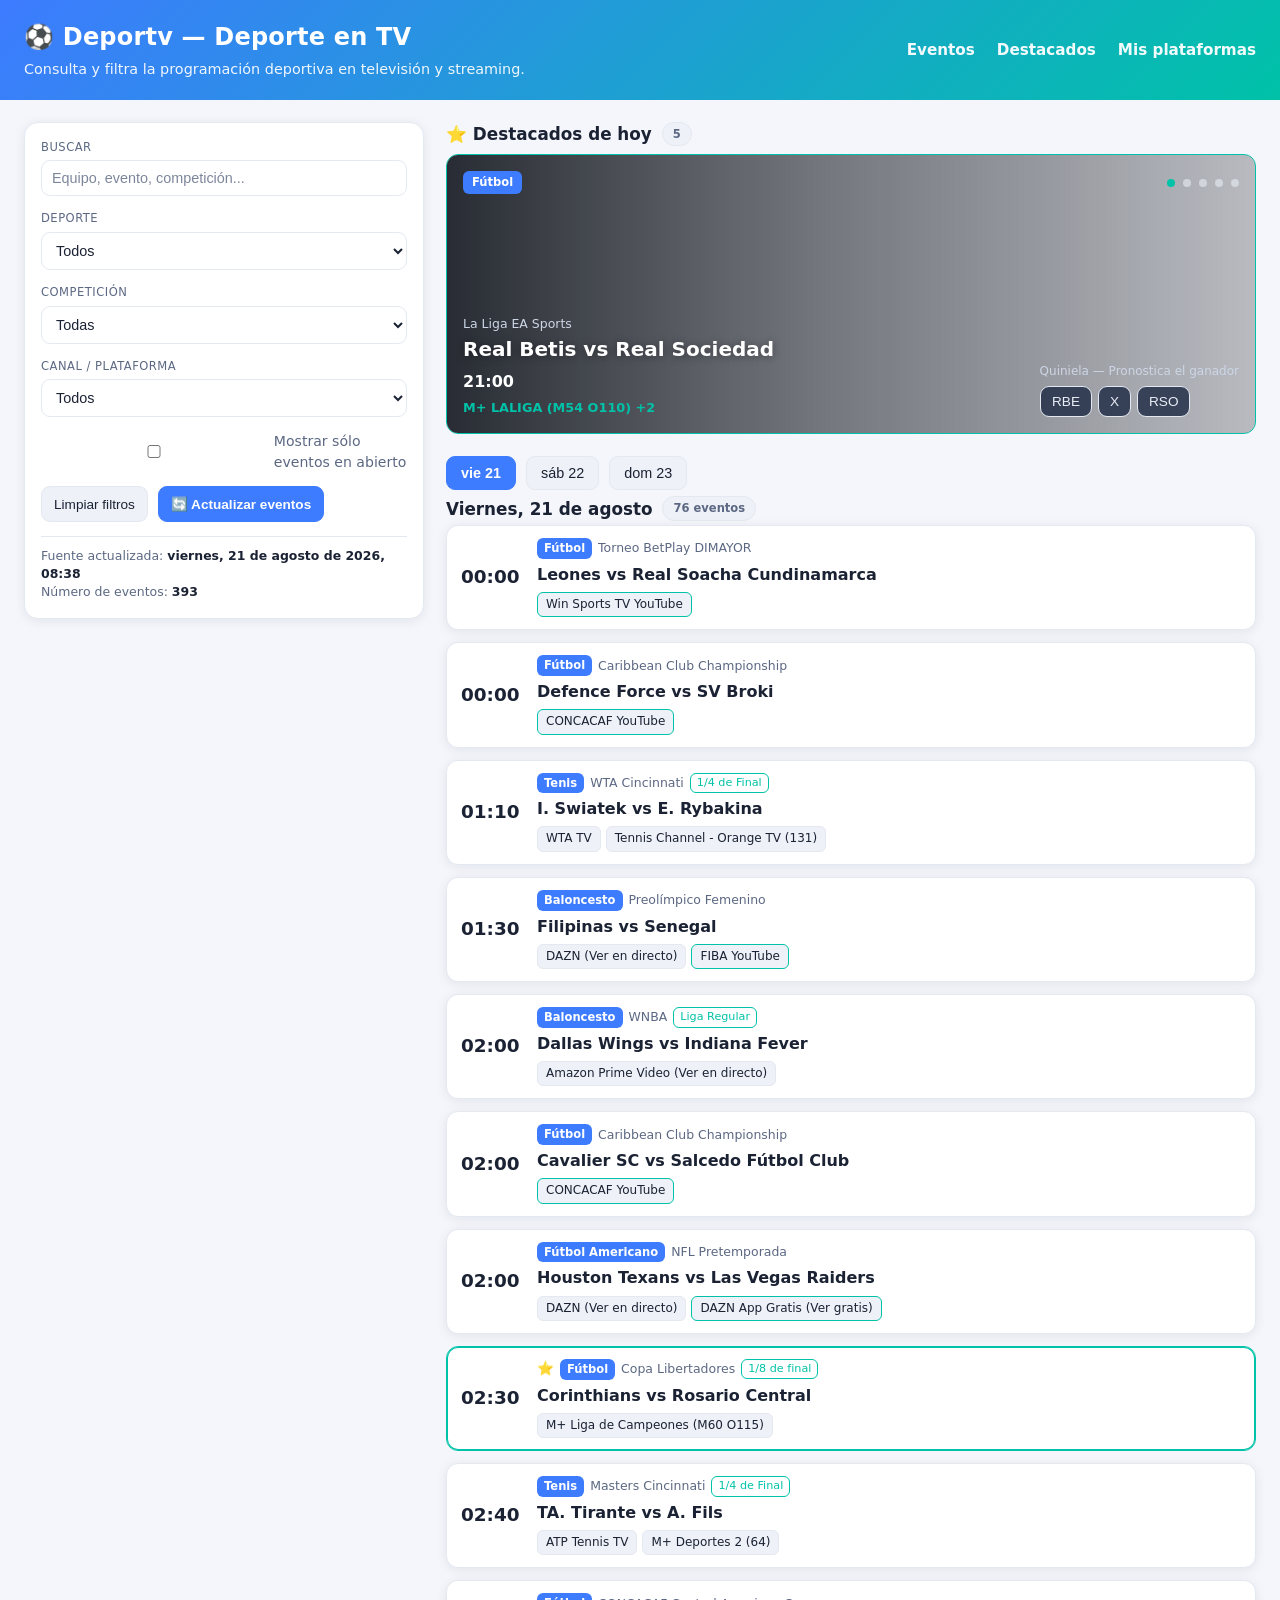
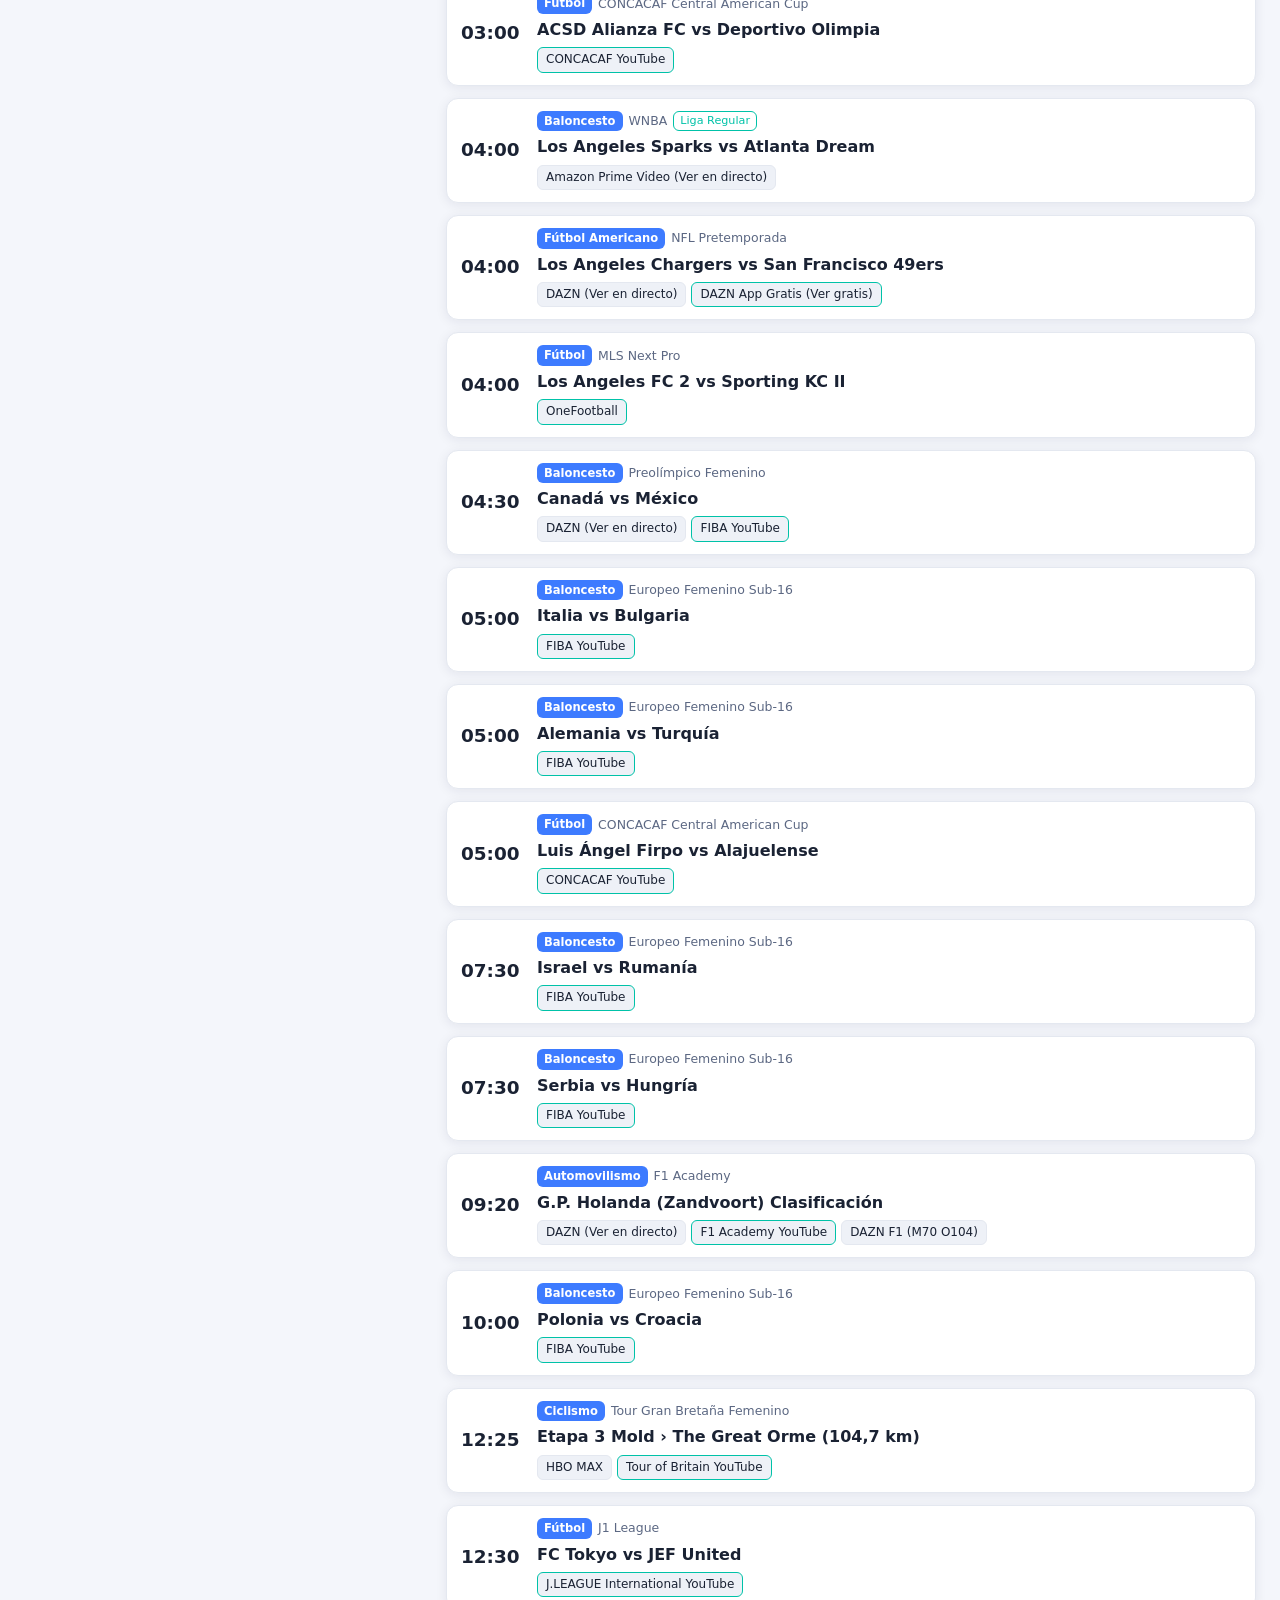
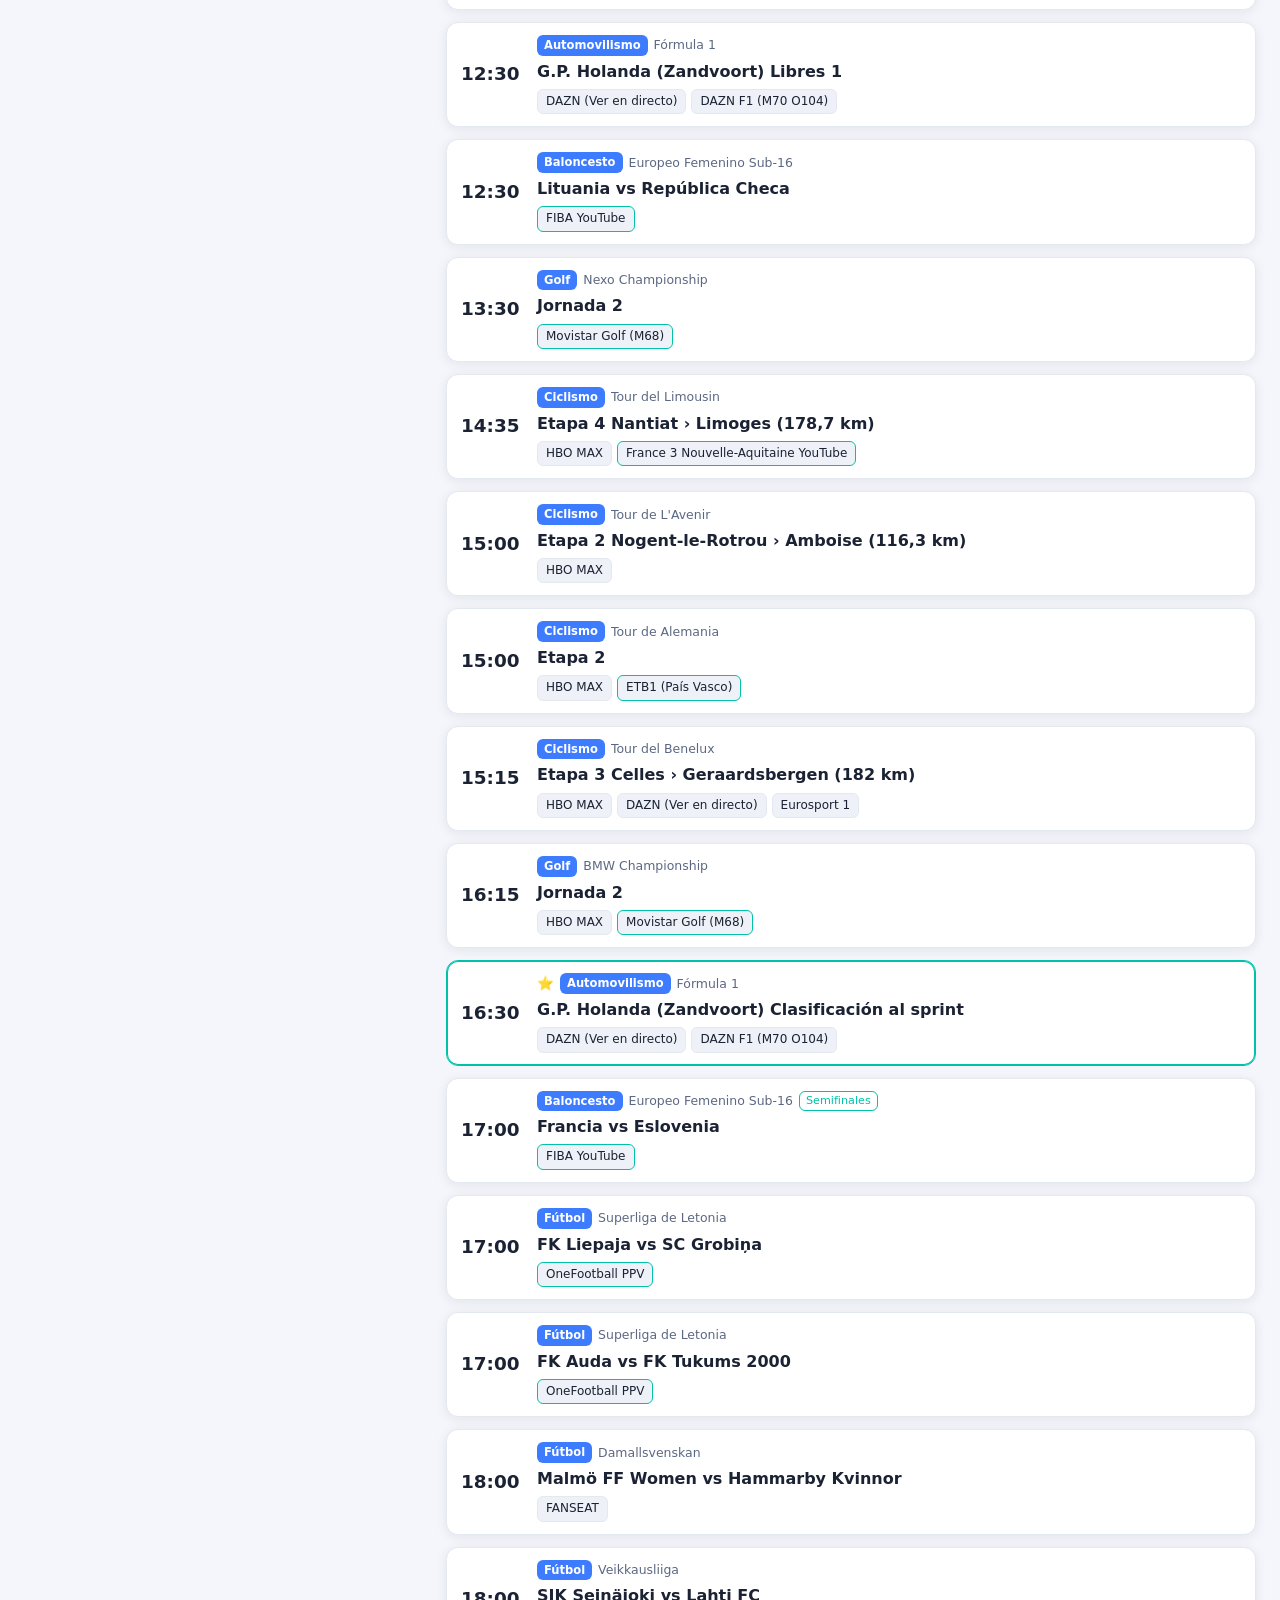
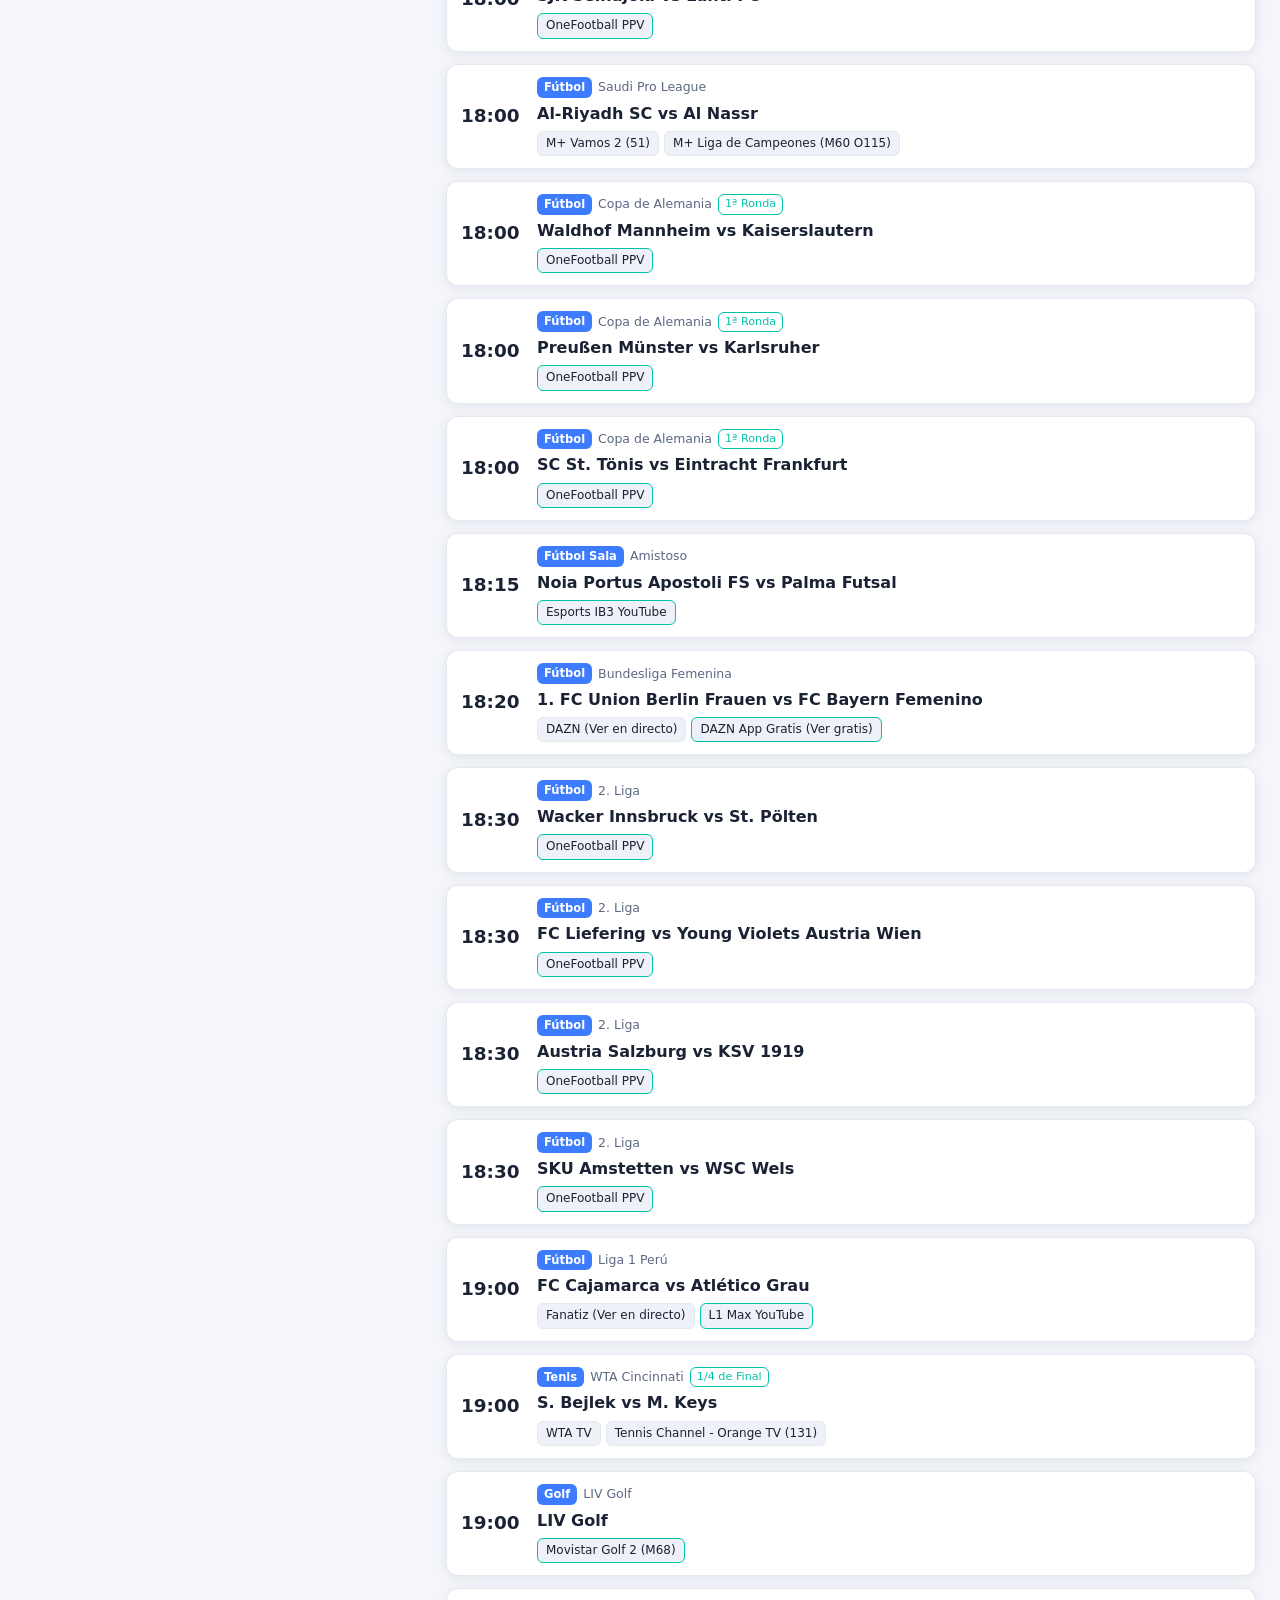
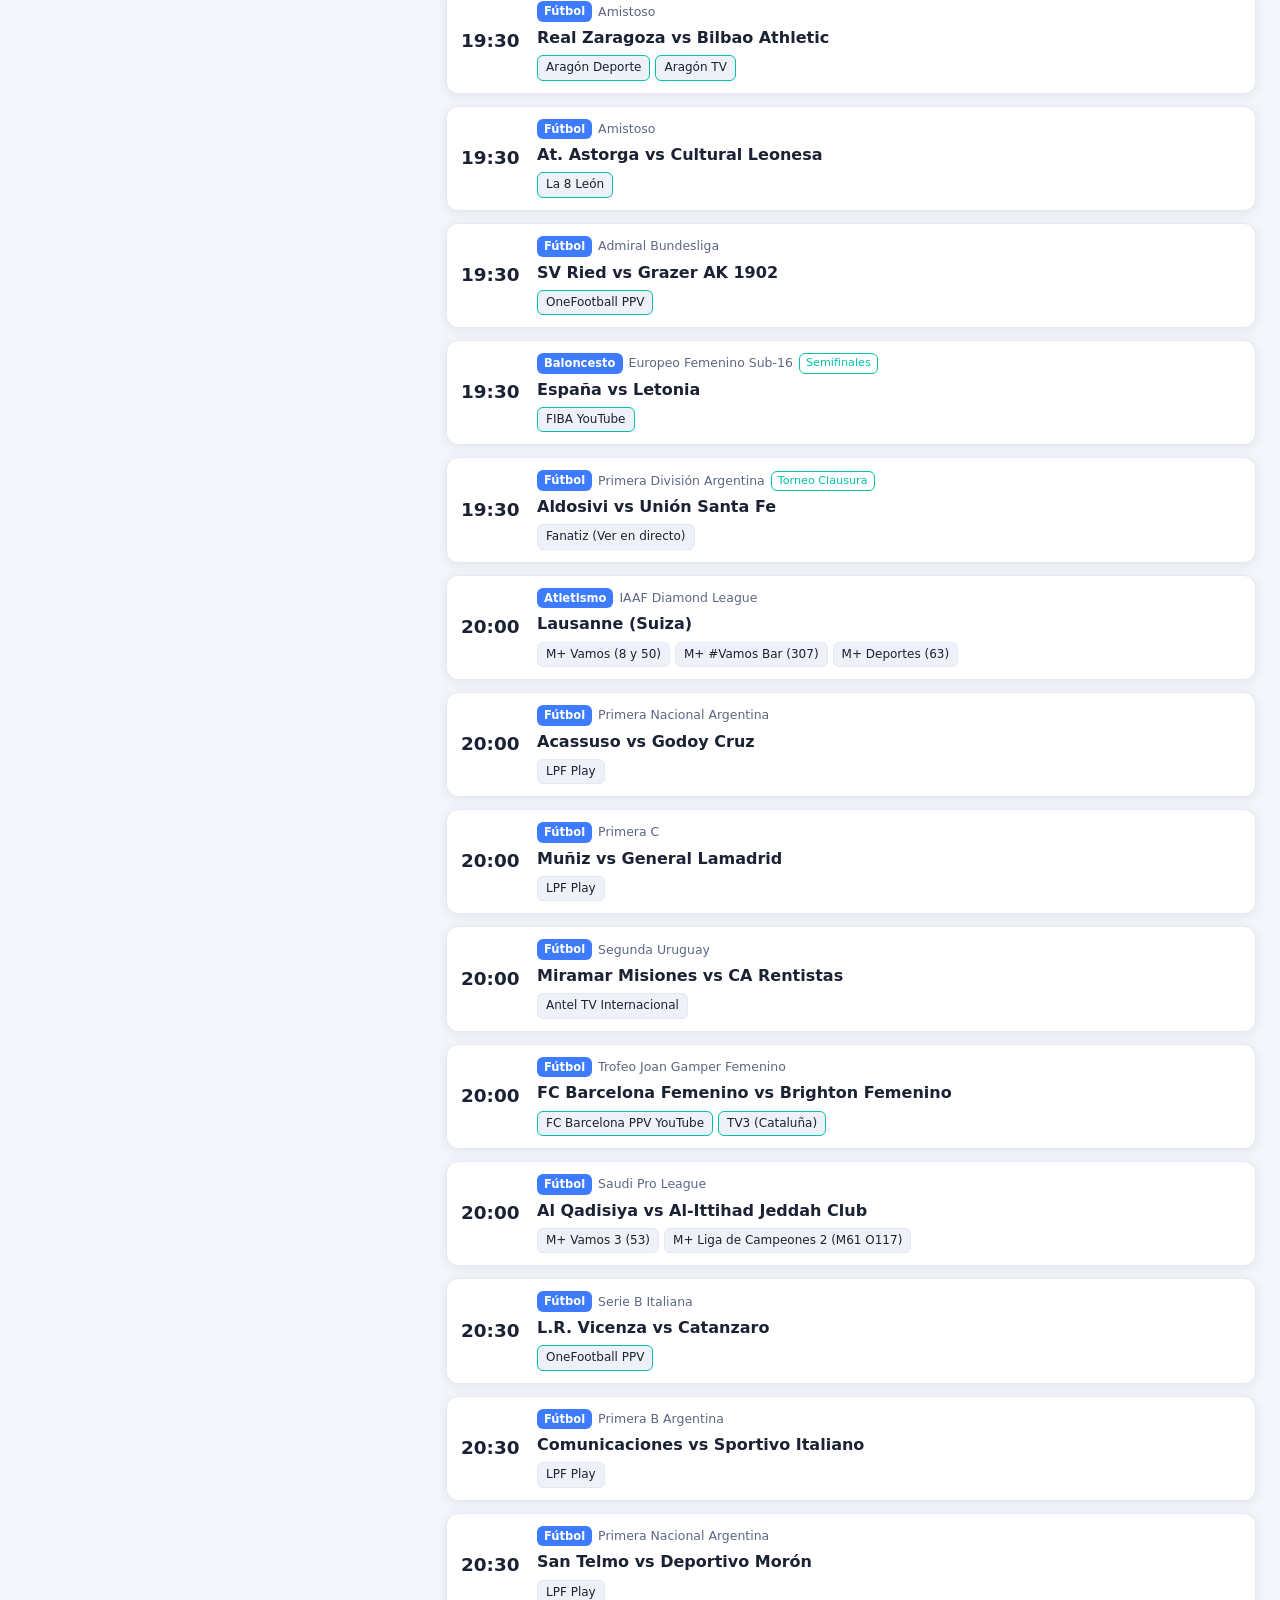
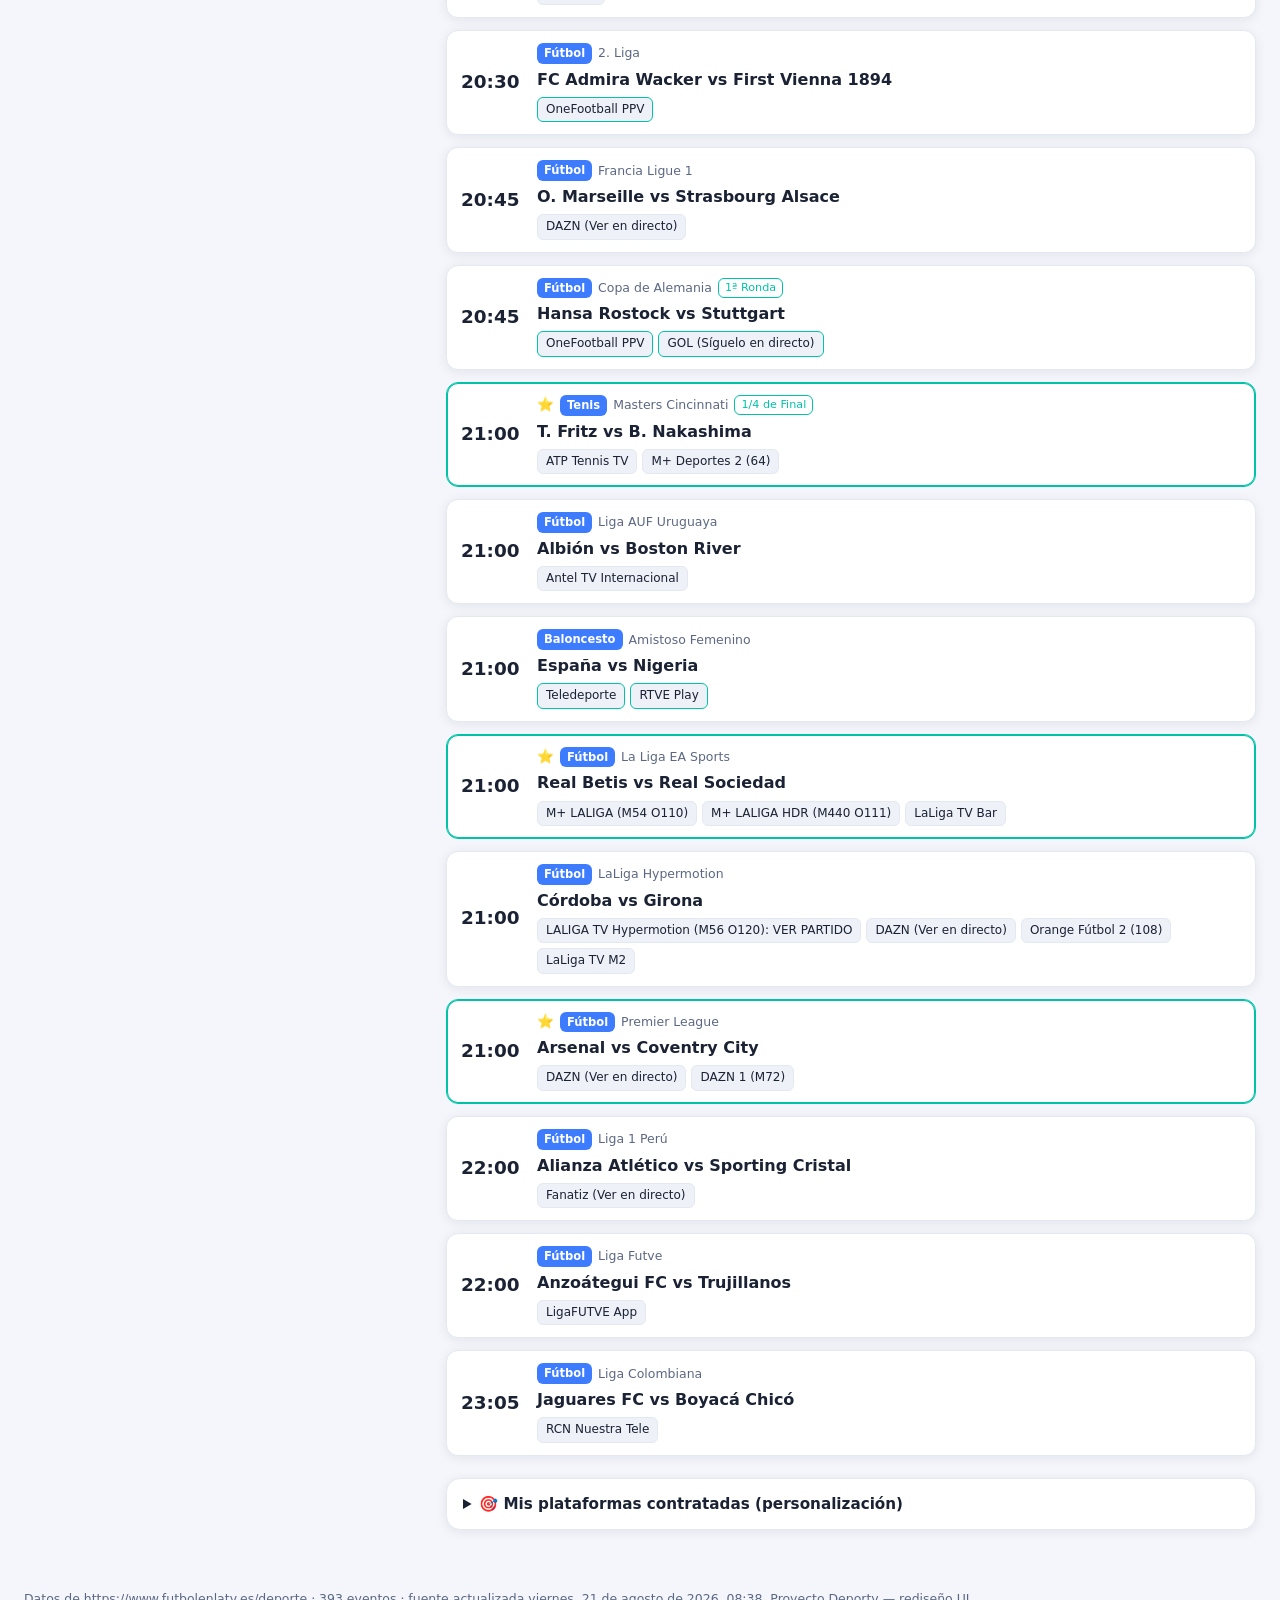
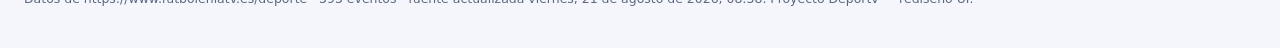
==== index-v2.html @ 30f9796b "Prueba de nuevo layout" ====
<!DOCTYPE html>
<html lang="es">
<head>
<meta charset="UTF-8">
<meta name="viewport" content="width=device-width, initial-scale=1.0">
<title>Deportv — Deporte en TV</title>
<style>
  :root{
    --bg:#0f1420; --panel:#161d2e; --card:#1b2436; --line:#2a344a;
    --txt:#e8ecf4; --muted:#9aa6be; --accent:#3d7bff; --accent2:#00c2a8;
    --chip:#243049; --input:#1b2436; --shadow:0 2px 12px rgba(0,0,0,.35);
    --radius:14px; --maxw:1470px;
  }
  @media (prefers-color-scheme: light){
    :root{ --bg:#f4f6fb; --panel:#ffffff; --card:#ffffff; --line:#e4e8f0;
      --txt:#1a2233; --muted:#5c6883; --chip:#eef1f7; --input:#ffffff;
      --shadow:0 2px 12px rgba(20,30,60,.08); }
  }
  *{box-sizing:border-box}
  html{scroll-behavior:smooth}
  body{margin:0;font-family:system-ui,-apple-system,"Segoe UI",Roboto,Helvetica,Arial,sans-serif;
    background:var(--bg);color:var(--txt);line-height:1.45}

  /* Header */
  header{background:linear-gradient(135deg,var(--accent),var(--accent2));color:#fff}
  .head-wrap{max-width:var(--maxw);margin:0 auto;padding:20px 24px;display:flex;
    align-items:center;justify-content:space-between;gap:20px;flex-wrap:wrap}
  h1{margin:0;font-size:1.5rem;letter-spacing:.2px}
  .sub{opacity:.92;font-size:.9rem;margin-top:4px}
  nav.top{display:flex;gap:22px}
  nav.top a{color:#fff;text-decoration:none;font-weight:600;font-size:.95rem;opacity:.95}
  nav.top a:hover{text-decoration:underline}
  @media(max-width:640px){ nav.top{display:none} }

  /* Layout */
  main{max-width:var(--maxw);margin:0 auto;padding:22px 24px 60px;
    display:grid;grid-template-columns:400px 1fr;gap:22px;align-items:start}
  @media(max-width:960px){ main{grid-template-columns:1fr} }

  /* Aside filtros */
  aside .panel{background:var(--panel);border:1px solid var(--line);border-radius:var(--radius);
    padding:16px;box-shadow:var(--shadow);position:sticky;top:16px;display:flex;flex-direction:column;gap:14px}
  @media(max-width:960px){ aside .panel{position:static} }
  .campo{display:flex;flex-direction:column;gap:5px}
  .campo label{font-size:.72rem;color:var(--muted);text-transform:uppercase;letter-spacing:.5px}
  input,select{background:var(--input);color:var(--txt);border:1px solid var(--line);
    border-radius:9px;padding:9px 10px;font-size:.9rem;width:100%}
  input::placeholder{color:var(--muted);opacity:.8}
  input:focus,select:focus{outline:2px solid var(--accent);outline-offset:0}
  .switch{display:flex;align-items:center;gap:8px;font-size:.88rem;color:var(--muted);cursor:pointer;user-select:none}
  .acciones{display:flex;gap:10px;flex-wrap:wrap}
  .btn{background:var(--chip);color:var(--txt);border:1px solid var(--line);border-radius:9px;
    padding:9px 12px;font-size:.85rem;cursor:pointer}
  .btn:hover{border-color:var(--accent)}
  .btn-act{background:var(--accent);color:#fff;border-color:var(--accent);font-weight:700}
  .btn-act:hover{filter:brightness(1.08)}
  .btn-act.cargando{opacity:.6;pointer-events:none}
  .meta-src{font-size:.78rem;color:var(--muted);border-top:1px solid var(--line);padding-top:10px}
  .meta-src b{color:var(--txt)}

  .col-main{display:flex;flex-direction:column;gap:22px;min-width:0}

  /* Destacados hero */
  .dest-head{font-size:1.05rem;font-weight:800;display:flex;align-items:center;gap:10px;margin:0 0 8px}
  .hero-wrap{position:relative}
  .hero-track{display:flex;overflow-x:auto;scroll-snap-type:x mandatory;gap:12px;
    scrollbar-width:none}
  .hero-track::-webkit-scrollbar{display:none}
  .hero{position:relative;flex:0 0 100%;scroll-snap-align:center;min-height:280px;
    border-radius:12px;border:1px solid var(--accent2);overflow:hidden;
    background-size:cover;background-position:center;color:#fff;
    display:flex;flex-direction:column;justify-content:space-between;padding:16px}
  .hero::after{content:"";position:absolute;inset:0;
    background:linear-gradient(90deg,rgba(6,10,18,.86) 0%,rgba(6,10,18,.55) 45%,rgba(6,10,18,.25) 100%);z-index:0}
  .hero > *{position:relative;z-index:1}
  .hero-top{display:flex;align-items:center;justify-content:space-between}
  .hero-dots{display:flex;gap:8px}
  .hero-dots i{width:8px;height:8px;border-radius:50%;background:#e8ecf4;opacity:.6;cursor:pointer}
  .hero-dots i.on{background:var(--accent2);opacity:1}
  .hero-body{display:flex;gap:16px;align-items:flex-end;flex-wrap:wrap}
  .hero-details{flex:1 1 380px;min-width:0}
  .hero-comp{font-size:.78rem;color:#cdd6e6}
  .hero-ev{font-size:1.25rem;font-weight:800;margin:2px 0 6px;text-shadow:0 1px 8px rgba(0,0,0,.4)}
  .hero-hora{font-size:1rem;font-weight:700}
  .hero-canales{font-size:.8rem;color:var(--accent2);font-weight:700;margin-top:6px}
  .quiniela{flex:0 0 auto;max-width:60%}
  .quiniela .q-label{font-size:.75rem;color:#cdd6e6;margin-bottom:6px}
  .quiniela .q-btns{display:flex;flex-wrap:wrap;gap:6px}
  .qbtn{background:rgba(36,48,73,.85);color:#e8ecf4;border:1px solid var(--line);border-radius:9px;
    padding:7px 11px;font-size:.85rem;cursor:pointer;backdrop-filter:blur(2px)}
  .qbtn:hover{border-color:var(--accent)}
  .qbtn.sel{background:var(--accent);border-color:var(--accent);color:#fff;font-weight:700}
  .badge-sport{font-size:.72rem;font-weight:700;color:#fff;background:var(--accent);border-radius:6px;padding:3px 9px}

  /* Pestañas de día */
  .tabs{display:flex;gap:10px;margin-bottom:6px}
  .tab{background:var(--chip);color:var(--txt);border:1px solid var(--line);border-radius:9px;
    padding:8px 14px;font-size:.9rem;cursor:pointer}
  .tab.on{background:var(--accent);border-color:var(--accent);color:#fff;font-weight:700}
  .dia-head{display:flex;align-items:center;gap:10px;margin:6px 0 4px}
  .dia-head h2{font-size:1.05rem;font-weight:700;margin:0}
  .pill{font-size:.72rem;font-weight:600;color:var(--muted);background:var(--chip);
    border:1px solid var(--line);border-radius:999px;padding:3px 10px}

  /* Tarjetas de evento */
  .lista{display:flex;flex-direction:column;gap:12px}
  .card{background:var(--card);border:1px solid var(--line);border-radius:12px;padding:12px 14px;
    display:grid;grid-template-columns:64px 1fr;gap:12px;box-shadow:var(--shadow)}
  .card.dest{border-color:var(--accent2);box-shadow:0 0 0 1px var(--accent2) inset}
  .hora{font-size:1.15rem;font-weight:700;align-self:center}
  .meta{display:flex;flex-wrap:wrap;gap:6px;align-items:center;margin-bottom:4px}
  .star{font-size:.85rem}
  .sport{font-size:.72rem;font-weight:700;color:#fff;background:var(--accent);border-radius:6px;padding:2px 7px}
  .comp{font-size:.78rem;color:var(--muted)}
  .ronda{font-size:.7rem;color:var(--accent2);border:1px solid var(--accent2);border-radius:6px;padding:1px 6px}
  .evento{font-weight:600;font-size:1rem;margin:1px 0 6px}
  .canales{display:flex;flex-wrap:wrap;gap:5px}
  .canal{font-size:.75rem;background:var(--chip);border:1px solid var(--line);border-radius:6px;padding:3px 8px}
  .canal.mia{background:#134e46;border-color:var(--accent2);color:var(--accent2);font-weight:600}
  .canal.abierto{border-color:var(--accent2)}
  .vacio{text-align:center;color:var(--muted);padding:40px 10px}

  /* Panel plataformas */
  .plats-panel{background:var(--panel);border:1px solid var(--line);border-radius:var(--radius);
    padding:14px 16px;box-shadow:var(--shadow)}
  .plats-panel summary{cursor:pointer;font-size:.95rem;color:var(--txt);font-weight:600}
  .plats-grid{display:flex;flex-wrap:wrap;gap:7px;margin:12px 0}
  .plat{font-size:.78rem;background:var(--chip);border:1px solid var(--line);border-radius:999px;
    padding:5px 11px;cursor:pointer;user-select:none}
  .plat.on{background:#134e46;border-color:var(--accent2);color:var(--accent2);font-weight:600}

  footer{max-width:var(--maxw);margin:0 auto;padding:0 24px 40px;color:var(--muted);font-size:.78rem}
</style>
</head>
<body>
<header>
  <div class="head-wrap">
    <div>
      <h1>⚽ Deportv — Deporte en TV</h1>
      <div class="sub">Consulta y filtra la programación deportiva en televisión y streaming.</div>
    </div>
    <nav class="top">
      <a href="#lista">Eventos</a>
      <a href="#destacados">Destacados</a>
      <a href="#plataformas">Mis plataformas</a>
    </nav>
  </div>
</header>

<main>
  <!-- Aside: filtros -->
  <aside>
    <div class="panel">
      <div class="campo"><label for="q">Buscar</label>
        <input id="q" type="search" placeholder="Equipo, evento, competición..."></div>
      <div class="campo"><label for="fDep">Deporte</label><select id="fDep"></select></div>
      <div class="campo"><label for="fComp">Competición</label><select id="fComp"></select></div>
      <div class="campo"><label for="fCanal">Canal / Plataforma</label><select id="fCanal"></select></div>
      <label class="switch"><input type="checkbox" id="soloAbierto"> Mostrar sólo eventos en abierto</label>
      <div class="acciones">
        <button class="btn" id="limpiar">Limpiar filtros</button>
        <button class="btn btn-act" id="actualizar">🔄 Actualizar eventos</button>
      </div>
      <div class="meta-src" id="metaSrc">Fuente actualizada: —</div>
    </div>
  </aside>

  <!-- Columna principal -->
  <div class="col-main">
    <!-- Destacados -->
    <section id="destacados">
      <div class="dest-head">⭐ Destacados de hoy <span class="pill" id="destCount"></span></div>
      <div class="hero-wrap">
        <div class="hero-track" id="heroTrack"></div>
      </div>
    </section>

    <!-- Listado con pestañas -->
    <section>
      <div class="tabs" id="tabs"></div>
      <div class="dia-head"><h2 id="diaTitulo">—</h2><span class="pill" id="diaCount"></span></div>
      <div class="lista" id="lista"></div>
      <div class="vacio" id="vacio" style="display:none">No hay eventos para este día con los filtros actuales.</div>
    </section>

    <!-- Mis plataformas -->
    <details class="plats-panel" id="plataformas">
      <summary>🎯 Mis plataformas contratadas (personalización)</summary>
      <div class="plats-grid" id="platsGrid"></div>
      <label class="switch"><input type="checkbox" id="soloMias"> Ver solo lo disponible en mis plataformas</label>
    </details>
  </div>
</main>

<footer id="pie"></footer>

<script>
/* ===== Datos ===== */
const DATA_EMBEBIDA  = /*__DATA__*/{
  "meta": {
    "fuente": "https://www.futbolenlatv.es/deporte",
    "generado": "2026-08-21T09:56:39",
    "descripcion": "Programacion deportiva en TV extraida de futbolenlatv.es. MVP 0.1.",
    "total_eventos": 188
  },
  "eventos": [
    {
      "deporte": "Fútbol",
      "competicion": "Copa Sudamericana",
      "ronda": "1/8 de final",
      "evento": "Deportivo Recoleta vs Boca Juniors",
      "local": "Deportivo Recoleta",
      "visitante": "Boca Juniors",
      "fecha": "2026-08-19",
      "hora": "00:00",
      "canales": [
        "M+ Vamos (8 y 50)",
        "M+ #Vamos Bar (307)",
        "M+ Liga de Campeones (M60 O115)"
      ]
    },
    {
      "deporte": "Fútbol",
      "competicion": "Caribbean Club Championship",
      "ronda": null,
      "evento": "Mount Pleasant FA vs Cibao FC",
      "local": "Mount Pleasant FA",
      "visitante": "Cibao FC",
      "fecha": "2026-08-19",
      "hora": "00:00",
      "canales": [
        "CONCACAF YouTube"
      ]
    },
    {
      "deporte": "Tenis",
      "competicion": "Masters Cincinnati",
      "ronda": "3ª Ronda",
      "evento": "JM. Cerúndolo vs F. Auger-Aliassime",
      "local": "JM. Cerúndolo",
      "visitante": "F. Auger-Aliassime",
      "fecha": "2026-08-19",
      "hora": "01:10",
      "canales": [
        "ATP Tennis TV",
        "M+ Deportes 2 (64)"
      ]
    },
    {
      "deporte": "Tenis",
      "competicion": "WTA Cincinnati",
      "ronda": "3ª Ronda",
      "evento": "A. Sabalenka vs X. Wang",
      "local": "A. Sabalenka",
      "visitante": "X. Wang",
      "fecha": "2026-08-19",
      "hora": "01:10",
      "canales": [
        "WTA TV",
        "Tennis Channel - Orange TV (131)"
      ]
    },
    {
      "deporte": "Baloncesto",
      "competicion": "Preolímpico Femenino",
      "ronda": null,
      "evento": "Sudán del Sur vs Argentina",
      "local": "Sudán del Sur",
      "visitante": "Argentina",
      "fecha": "2026-08-19",
      "hora": "01:30",
      "canales": [
        "DAZN (Ver en directo)",
        "FIBA YouTube"
      ]
    },
    {
      "deporte": "MMA",
      "competicion": "Dana White Contender Series",
      "ronda": null,
      "evento": "Semana 2",
      "local": null,
      "visitante": null,
      "fecha": "2026-08-19",
      "hora": "02:00",
      "canales": [
        "HBO MAX"
      ]
    },
    {
      "deporte": "Tenis",
      "competicion": "Masters Cincinnati",
      "ronda": "3ª Ronda",
      "evento": "L. Tien vs F. Tiafoe",
      "local": "L. Tien",
      "visitante": "F. Tiafoe",
      "fecha": "2026-08-19",
      "hora": "02:20",
      "canales": [
        "ATP Tennis TV",
        "M+ Deportes 3 (65)"
      ]
    },
    {
      "deporte": "Tenis",
      "competicion": "WTA Cincinnati",
      "ronda": "3ª Ronda",
      "evento": "M. Bouzkova vs I. Jovic",
      "local": "M. Bouzkova",
      "visitante": "I. Jovic",
      "fecha": "2026-08-19",
      "hora": "03:00",
      "canales": [
        "WTA TV",
        "Tennis Channel - Orange TV (131)"
      ]
    },
    {
      "deporte": "Fútbol",
      "competicion": "CONCACAF Central American Cup",
      "ronda": null,
      "evento": "Cartaginés vs Verdes FC",
      "local": "Cartaginés",
      "visitante": "Verdes FC",
      "fecha": "2026-08-19",
      "hora": "03:00",
      "canales": [
        "CONCACAF YouTube"
      ]
    },
    {
      "deporte": "Fútbol Sala",
      "competicion": "Primera División Futsal AFA",
      "ronda": null,
      "evento": "Estudiantil Porteño FS vs Racing Avellaneda Futsal",
      "local": "Estudiantil Porteño FS",
      "visitante": "Racing Avellaneda Futsal",
      "fecha": "2026-08-19",
      "hora": "03:00",
      "canales": [
        "LPF Play"
      ]
    },
    {
      "deporte": "Baloncesto",
      "competicion": "Preolímpico Femenino",
      "ronda": null,
      "evento": "Nueva Zelanda vs Brasil",
      "local": "Nueva Zelanda",
      "visitante": "Brasil",
      "fecha": "2026-08-19",
      "hora": "04:30",
      "canales": [
        "DAZN (Ver en directo)",
        "FIBA YouTube"
      ]
    },
    {
      "deporte": "Fútbol",
      "competicion": "CONCACAF Central American Cup",
      "ronda": null,
      "evento": "Real Estelí vs Herediano",
      "local": "Real Estelí",
      "visitante": "Herediano",
      "fecha": "2026-08-19",
      "hora": "05:00",
      "canales": [
        "CONCACAF YouTube"
      ]
    },
    {
      "deporte": "Fútbol",
      "competicion": "CONCACAF Central American Cup",
      "ronda": null,
      "evento": "Xelajú MC vs Diriangén FC",
      "local": "Xelajú MC",
      "visitante": "Diriangén FC",
      "fecha": "2026-08-19",
      "hora": "05:00",
      "canales": [
        "CONCACAF YouTube"
      ]
    },
    {
      "deporte": "Fútbol",
      "competicion": "Amistoso",
      "ronda": null,
      "evento": "Elche Ilicitano vs FC Cartagena",
      "local": "Elche Ilicitano",
      "visitante": "FC Cartagena",
      "fecha": "2026-08-19",
      "hora": "10:00",
      "canales": [
        "Telecartagena"
      ]
    },
    {
      "deporte": "Ciclismo",
      "competicion": "Tour Gran Bretaña Femenino",
      "ronda": null,
      "evento": "Etapa 1 Cockermouth › Cockermouth (158,9 km)",
      "local": null,
      "visitante": null,
      "fecha": "2026-08-19",
      "hora": "11:40",
      "canales": [
        "HBO MAX",
        "Tour of Britain YouTube"
      ]
    },
    {
      "deporte": "Baloncesto",
      "competicion": "Europeo Femenino Sub-16",
      "ronda": "1/4 de Final",
      "evento": "Turquía vs Eslovenia",
      "local": "Turquía",
      "visitante": "Eslovenia",
      "fecha": "2026-08-19",
      "hora": "12:00",
      "canales": [
        "FIBA YouTube"
      ]
    },
    {
      "deporte": "Fútbol",
      "competicion": "Bundesliga Sub-19",
      "ronda": null,
      "evento": "Bayern Academy vs Stuttgart Academy",
      "local": "Bayern Academy",
      "visitante": "Stuttgart Academy",
      "fecha": "2026-08-19",
      "hora": "14:00",
      "canales": [
        "German Football YouTube"
      ]
    },
    {
      "deporte": "Ciclismo",
      "competicion": "Tour de Alemania",
      "ronda": null,
      "evento": "Prólogo Bad Orb › Bad Orb (2,6 km)",
      "local": null,
      "visitante": null,
      "fecha": "2026-08-19",
      "hora": "14:00",
      "canales": [
        "HBO MAX",
        "ETB1 (País Vasco)"
      ]
    },
    {
      "deporte": "Baloncesto",
      "competicion": "Europeo Femenino Sub-16",
      "ronda": "1/4 de Final",
      "evento": "Francia vs Alemania",
      "local": "Francia",
      "visitante": "Alemania",
      "fecha": "2026-08-19",
      "hora": "14:30",
      "canales": [
        "FIBA YouTube"
      ]
    },
    {
      "deporte": "Ciclismo",
      "competicion": "Tour del Limousin",
      "ronda": null,
      "evento": "Etapa 2 Salignac-Eyvigues › Lanouaille (184,2 km)",
      "local": null,
      "visitante": null,
      "fecha": "2026-08-19",
      "hora": "14:35",
      "canales": [
        "HBO MAX",
        "France 3 Nouvelle-Aquitaine YouTube"
      ]
    },
    {
      "deporte": "Fútbol",
      "competicion": "ASEAN Cup",
      "ronda": null,
      "evento": "Vietnam vs Malasia",
      "local": "Vietnam",
      "visitante": "Malasia",
      "fecha": "2026-08-19",
      "hora": "15:00",
      "canales": [
        "OneFootball PPV"
      ]
    },
    {
      "deporte": "Ciclismo",
      "competicion": "Tour del Benelux",
      "ronda": null,
      "evento": "Etapa 1 Diest › Diest (191,3 km)",
      "local": null,
      "visitante": null,
      "fecha": "2026-08-19",
      "hora": "15:30",
      "canales": [
        "HBO MAX",
        "DAZN (Ver en directo)",
        "Eurosport 1"
      ]
    },
    {
      "deporte": "Tenis",
      "competicion": "Masters Cincinnati",
      "ronda": "1/8 de final",
      "evento": "R. Jódar vs F. Cobolli",
      "local": "R. Jódar",
      "visitante": "F. Cobolli",
      "fecha": "2026-08-19",
      "hora": "17:00",
      "canales": [
        "ATP Tennis TV",
        "M+ Vamos (8 y 50)",
        "M+ #Vamos Bar (307)",
        "M+ Deportes (63)"
      ]
    },
    {
      "deporte": "Tenis",
      "competicion": "WTA Cincinnati",
      "ronda": "1/8 de final",
      "evento": "I. Swiatek vs D. Parry",
      "local": "I. Swiatek",
      "visitante": "D. Parry",
      "fecha": "2026-08-19",
      "hora": "17:00",
      "canales": [
        "WTA TV",
        "Tennis Channel - Orange TV (131)"
      ]
    },
    {
      "deporte": "Baloncesto",
      "competicion": "Europeo Femenino Sub-16",
      "ronda": "1/4 de Final",
      "evento": "Letonia vs Hungría",
      "local": "Letonia",
      "visitante": "Hungría",
      "fecha": "2026-08-19",
      "hora": "17:00",
      "canales": [
        "FIBA YouTube"
      ]
    },
    {
      "deporte": "Tenis",
      "competicion": "Masters Cincinnati",
      "ronda": "1/8 de final",
      "evento": "TA. Tirante vs J. Mensik",
      "local": "TA. Tirante",
      "visitante": "J. Mensik",
      "fecha": "2026-08-19",
      "hora": "18:30",
      "canales": [
        "ATP Tennis TV",
        "M+ Deportes 3 (65)"
      ]
    },
    {
      "deporte": "Tenis",
      "competicion": "WTA Cincinnati",
      "ronda": "1/8 de final",
      "evento": "S. Cirstea vs J. Pegula",
      "local": "S. Cirstea",
      "visitante": "J. Pegula",
      "fecha": "2026-08-19",
      "hora": "18:30",
      "canales": [
        "WTA TV",
        "Tennis Channel - Orange TV (131)"
      ]
    },
    {
      "deporte": "Tenis",
      "competicion": "Masters Cincinnati",
      "ronda": "1/8 de final",
      "evento": "A. Zverev vs T. Paul",
      "local": "A. Zverev",
      "visitante": "T. Paul",
      "fecha": "2026-08-19",
      "hora": "19:00",
      "canales": [
        "ATP Tennis TV",
        "M+ Deportes (63)"
      ]
    },
    {
      "deporte": "Fútbol",
      "competicion": "Torneo Proyección",
      "ronda": null,
      "evento": "Gimnasia LP Reserva vs Sarmiento Reserva",
      "local": "Gimnasia LP Reserva",
      "visitante": "Sarmiento Reserva",
      "fecha": "2026-08-19",
      "hora": "19:00",
      "canales": [
        "LPF Play"
      ]
    },
    {
      "deporte": "Fútbol",
      "competicion": "Copa Euskadi Femenina",
      "ronda": "Final",
      "evento": "Athletic Femenino vs Real Sociedad Femenino",
      "local": "Athletic Femenino",
      "visitante": "Real Sociedad Femenino",
      "fecha": "2026-08-19",
      "hora": "19:00",
      "canales": [
        "Real Sociedad TV YouTube",
        "ETB1 (País Vasco)"
      ]
    },
    {
      "deporte": "Fútbol",
      "competicion": "Amistoso Femenino",
      "ronda": null,
      "evento": "Sevilla FC Femenino vs London City Lionesses",
      "local": "Sevilla FC Femenino",
      "visitante": "London City Lionesses",
      "fecha": "2026-08-19",
      "hora": "19:30",
      "canales": [
        "Sevilla FC +"
      ]
    },
    {
      "deporte": "Baloncesto",
      "competicion": "Europeo Femenino Sub-16",
      "ronda": "1/4 de Final",
      "evento": "Serbia vs España",
      "local": "Serbia",
      "visitante": "España",
      "fecha": "2026-08-19",
      "hora": "19:30",
      "canales": [
        "FIBA YouTube"
      ]
    },
    {
      "deporte": "Fútbol",
      "competicion": "Amistoso",
      "ronda": null,
      "evento": "Ponferradina vs RM Castilla",
      "local": "Ponferradina",
      "visitante": "RM Castilla",
      "fecha": "2026-08-19",
      "hora": "20:00",
      "canales": [
        "Real Madrid TV"
      ]
    },
    {
      "deporte": "Fútbol",
      "competicion": "Trofeo Joan Gamper",
      "ronda": null,
      "evento": "FC Barcelona vs Al Ahly",
      "local": "FC Barcelona",
      "visitante": "Al Ahly",
      "fecha": "2026-08-19",
      "hora": "20:00",
      "canales": [
        "FC Barcelona PPV YouTube",
        "TV3 (Cataluña)"
      ]
    },
    {
      "deporte": "Tenis",
      "competicion": "Masters Cincinnati",
      "ronda": "1/8 de final",
      "evento": "A. Fils vs A. De Miñaur",
      "local": "A. Fils",
      "visitante": "A. De Miñaur",
      "fecha": "2026-08-19",
      "hora": "20:00",
      "canales": [
        "ATP Tennis TV",
        "M+ Deportes 2 (64)"
      ]
    },
    {
      "deporte": "Fútbol",
      "competicion": "Primera Nacional Argentina",
      "ronda": null,
      "evento": "Chacarita Juniors vs Atlético Güemes",
      "local": "Chacarita Juniors",
      "visitante": "Atlético Güemes",
      "fecha": "2026-08-19",
      "hora": "20:00",
      "canales": [
        "LPF Play"
      ]
    },
    {
      "deporte": "Fútbol",
      "competicion": "Torneo Proyección",
      "ronda": null,
      "evento": "Aldosivi Reserva vs Argentinos Juniors Reserva",
      "local": "Aldosivi Reserva",
      "visitante": "Argentinos Juniors Reserva",
      "fecha": "2026-08-19",
      "hora": "20:00",
      "canales": [
        "LPF Play"
      ]
    },
    {
      "deporte": "Fútbol",
      "competicion": "Torneo Proyección",
      "ronda": null,
      "evento": "Banfield Reserva vs Instituto Reserva",
      "local": "Banfield Reserva",
      "visitante": "Instituto Reserva",
      "fecha": "2026-08-19",
      "hora": "20:00",
      "canales": [
        "LPF Play"
      ]
    },
    {
      "deporte": "Fútbol",
      "competicion": "Torneo Proyección",
      "ronda": null,
      "evento": "Independiente Reserva vs Estudiantes LP Reserva",
      "local": "Independiente Reserva",
      "visitante": "Estudiantes LP Reserva",
      "fecha": "2026-08-19",
      "hora": "20:00",
      "canales": [
        "LPF Play"
      ]
    },
    {
      "deporte": "Fútbol",
      "competicion": "Torneo Proyección",
      "ronda": null,
      "evento": "Talleres Córdoba Reserva vs Rosario Central Reserva",
      "local": "Talleres Córdoba Reserva",
      "visitante": "Rosario Central Reserva",
      "fecha": "2026-08-19",
      "hora": "20:00",
      "canales": [
        "LPF Play"
      ]
    },
    {
      "deporte": "Fútbol",
      "competicion": "Torneo Proyección",
      "ronda": null,
      "evento": "CA Huracán Reserva vs Independiente Rivadavia Reserva",
      "local": "CA Huracán Reserva",
      "visitante": "Independiente Rivadavia Reserva",
      "fecha": "2026-08-19",
      "hora": "20:00",
      "canales": [
        "LPF Play"
      ]
    },
    {
      "deporte": "Fútbol",
      "competicion": "Torneo Proyección",
      "ronda": null,
      "evento": "Ferro Carril Oeste Reserva vs San Martín SJ Reserva",
      "local": "Ferro Carril Oeste Reserva",
      "visitante": "San Martín SJ Reserva",
      "fecha": "2026-08-19",
      "hora": "20:00",
      "canales": [
        "LPF Play"
      ]
    },
    {
      "deporte": "Fútbol",
      "competicion": "Torneo Proyección",
      "ronda": null,
      "evento": "At. Rafaela Reserva vs Quilmes Reserva",
      "local": "At. Rafaela Reserva",
      "visitante": "Quilmes Reserva",
      "fecha": "2026-08-19",
      "hora": "20:00",
      "canales": [
        "LPF Play"
      ]
    },
    {
      "deporte": "Fútbol",
      "competicion": "Champions League",
      "ronda": "Playoffs",
      "evento": "NEC Nijmegen vs Bodø/Glimt",
      "local": "NEC Nijmegen",
      "visitante": "Bodø/Glimt",
      "fecha": "2026-08-19",
      "hora": "21:00",
      "canales": [
        "M+ Liga de Campeones (M60 O115)"
      ]
    },
    {
      "deporte": "Fútbol",
      "competicion": "Champions League",
      "ronda": "Playoffs",
      "evento": "Celtic FC vs LASK Linz",
      "local": "Celtic FC",
      "visitante": "LASK Linz",
      "fecha": "2026-08-19",
      "hora": "21:00",
      "canales": [
        "M+ Liga de Campeones 2 (M61 O117)"
      ]
    },
    {
      "deporte": "Fútbol",
      "competicion": "Champions League",
      "ronda": "Playoffs",
      "evento": "Slovan Bratislava vs NK Celje",
      "local": "Slovan Bratislava",
      "visitante": "NK Celje",
      "fecha": "2026-08-19",
      "hora": "21:00",
      "canales": [
        "M+ Liga de Campeones 3 (M62 O118)"
      ]
    },
    {
      "deporte": "Fútbol",
      "competicion": "Champions League",
      "ronda": "Playoffs",
      "evento": "Hapoel Beer Sheva vs Sabah FK",
      "local": "Hapoel Beer Sheva",
      "visitante": "Sabah FK",
      "fecha": "2026-08-19",
      "hora": "21:00",
      "canales": [
        "M+ Liga de Campeones 4 (M180 O119)"
      ]
    },
    {
      "deporte": "Tenis",
      "competicion": "WTA Cincinnati",
      "ronda": "1/8 de final",
      "evento": "C. Gauff vs M. Bouzkova",
      "local": "C. Gauff",
      "visitante": "M. Bouzkova",
      "fecha": "2026-08-19",
      "hora": "21:00",
      "canales": [
        "WTA TV",
        "Tennis Channel - Orange TV (131)"
      ]
    },
    {
      "deporte": "Fútbol",
      "competicion": "La Liga EA Sports",
      "ronda": null,
      "evento": "At. Madrid vs Málaga",
      "local": "At. Madrid",
      "visitante": "Málaga",
      "fecha": "2026-08-19",
      "hora": "21:00",
      "canales": [
        "M+ LALIGA (M54 O110)",
        "Movistar Plus+ (M7): VER PARTIDO",
        "Orange Fútbol 1 (107)",
        "M+ LALIGA HDR (M440 O111)",
        "LaLiga TV Bar"
      ]
    },
    {
      "deporte": "Tenis",
      "competicion": "Masters Cincinnati",
      "ronda": "1/8 de final",
      "evento": "N. Borges vs B. Nakashima",
      "local": "N. Borges",
      "visitante": "B. Nakashima",
      "fecha": "2026-08-19",
      "hora": "21:30",
      "canales": [
        "ATP Tennis TV",
        "M+ Deportes 3 (65)"
      ]
    },
    {
      "deporte": "Tenis",
      "competicion": "Masters Cincinnati",
      "ronda": "1/8 de final",
      "evento": "J. Faria vs L. Musetti",
      "local": "J. Faria",
      "visitante": "L. Musetti",
      "fecha": "2026-08-19",
      "hora": "23:00",
      "canales": [
        "ATP Tennis TV",
        "M+ Deportes 3 (65)"
      ]
    },
    {
      "deporte": "Fútbol",
      "competicion": "Liga Colombiana",
      "ronda": null,
      "evento": "Águilas Doradas Rionegro vs Llaneros",
      "local": "Águilas Doradas Rionegro",
      "visitante": "Llaneros",
      "fecha": "2026-08-19",
      "hora": "23:00",
      "canales": [
        "RCN Nuestra Tele"
      ]
    },
    {
      "deporte": "Fútbol",
      "competicion": "MLS Next Pro",
      "ronda": null,
      "evento": "New York City 2 vs FC Cincinnati 2",
      "local": "New York City 2",
      "visitante": "FC Cincinnati 2",
      "fecha": "2026-08-19",
      "hora": "23:00",
      "canales": [
        "OneFootball"
      ]
    },
    {
      "deporte": "Fútbol",
      "competicion": "Copa Libertadores",
      "ronda": "1/8 de final",
      "evento": "Cerro Porteño vs Palmeiras",
      "local": "Cerro Porteño",
      "visitante": "Palmeiras",
      "fecha": "2026-08-20",
      "hora": "00:00",
      "canales": [
        "M+ Vamos (8 y 50)",
        "M+ #Vamos Bar (307)",
        "M+ Liga de Campeones (M60 O115)"
      ]
    },
    {
      "deporte": "Fútbol",
      "competicion": "Caribbean Club Championship",
      "ronda": null,
      "evento": "Delfines del Este vs Violette Athletic",
      "local": "Delfines del Este",
      "visitante": "Violette Athletic",
      "fecha": "2026-08-20",
      "hora": "00:00",
      "canales": [
        "CONCACAF YouTube"
      ]
    },
    {
      "deporte": "Fútbol Sala",
      "competicion": "Primera División Futsal AFA",
      "ronda": null,
      "evento": "Estrella de Boedo Futsal vs San Lorenzo Futsal",
      "local": "Estrella de Boedo Futsal",
      "visitante": "San Lorenzo Futsal",
      "fecha": "2026-08-20",
      "hora": "00:00",
      "canales": [
        "LPF Play"
      ]
    },
    {
      "deporte": "Fútbol",
      "competicion": "NWSL",
      "ronda": null,
      "evento": "Racing Louisville vs OL Reign",
      "local": "Racing Louisville",
      "visitante": "OL Reign",
      "fecha": "2026-08-20",
      "hora": "00:30",
      "canales": [
        "NWSL+"
      ]
    },
    {
      "deporte": "Tenis",
      "competicion": "Masters Cincinnati",
      "ronda": "1/8 de final",
      "evento": "T. Fritz vs C. O'Connell",
      "local": "T. Fritz",
      "visitante": "C. O'Connell",
      "fecha": "2026-08-20",
      "hora": "01:00",
      "canales": [
        "ATP Tennis TV",
        "M+ Deportes (63)"
      ]
    },
    {
      "deporte": "Tenis",
      "competicion": "WTA Cincinnati",
      "ronda": "1/8 de final",
      "evento": "M. Keys vs Xi. Wang",
      "local": "M. Keys",
      "visitante": "Xi. Wang",
      "fecha": "2026-08-20",
      "hora": "01:00",
      "canales": [
        "WTA TV",
        "Tennis Channel - Orange TV (131)"
      ]
    },
    {
      "deporte": "Fútbol",
      "competicion": "MLS Next Pro",
      "ronda": null,
      "evento": "Houston Dynamo 2 vs The Town FC",
      "local": "Houston Dynamo 2",
      "visitante": "The Town FC",
      "fecha": "2026-08-20",
      "hora": "01:00",
      "canales": [
        "OneFootball"
      ]
    },
    {
      "deporte": "Fútbol",
      "competicion": "MLS Next Pro",
      "ronda": null,
      "evento": "Inter Miami CF II vs New England Revolution II",
      "local": "Inter Miami CF II",
      "visitante": "New England Revolution II",
      "fecha": "2026-08-20",
      "hora": "01:00",
      "canales": [
        "OneFootball"
      ]
    },
    {
      "deporte": "Fútbol",
      "competicion": "MLS Next Pro",
      "ronda": null,
      "evento": "Crown Legacy FC vs Connecticut United FC",
      "local": "Crown Legacy FC",
      "visitante": "Connecticut United FC",
      "fecha": "2026-08-20",
      "hora": "01:00",
      "canales": [
        "OneFootball"
      ]
    },
    {
      "deporte": "Fútbol Sala",
      "competicion": "Primera División Futsal AFA",
      "ronda": null,
      "evento": "Kimberley AC Futsal vs Ferro Futsal",
      "local": "Kimberley AC Futsal",
      "visitante": "Ferro Futsal",
      "fecha": "2026-08-20",
      "hora": "01:00",
      "canales": [
        "LPF Play"
      ]
    },
    {
      "deporte": "Fútbol Sala",
      "competicion": "Primera División Futsal AFA",
      "ronda": null,
      "evento": "CSD Pinocho vs River Plate Futsal",
      "local": "CSD Pinocho",
      "visitante": "River Plate Futsal",
      "fecha": "2026-08-20",
      "hora": "01:00",
      "canales": [
        "LPF Play"
      ]
    },
    {
      "deporte": "Baloncesto",
      "competicion": "Preolímpico Femenino",
      "ronda": null,
      "evento": "Filipinas vs Canadá",
      "local": "Filipinas",
      "visitante": "Canadá",
      "fecha": "2026-08-20",
      "hora": "01:30",
      "canales": [
        "DAZN (Ver en directo)",
        "FIBA YouTube"
      ]
    },
    {
      "deporte": "Fútbol Sala",
      "competicion": "Primera División Futsal AFA",
      "ronda": null,
      "evento": "Barracas Central FS vs América del Sud FS",
      "local": "Barracas Central FS",
      "visitante": "América del Sud FS",
      "fecha": "2026-08-20",
      "hora": "01:30",
      "canales": [
        "LPF Play"
      ]
    },
    {
      "deporte": "Fútbol Sala",
      "competicion": "Primera División Futsal AFA",
      "ronda": null,
      "evento": "Deportivo Camioneros FS vs Boca Juniors FS",
      "local": "Deportivo Camioneros FS",
      "visitante": "Boca Juniors FS",
      "fecha": "2026-08-20",
      "hora": "01:30",
      "canales": [
        "LPF Play"
      ]
    },
    {
      "deporte": "Fútbol",
      "competicion": "MLS",
      "ronda": null,
      "evento": "New York RB vs Nashville SC",
      "local": "New York RB",
      "visitante": "Nashville SC",
      "fecha": "2026-08-20",
      "hora": "01:30",
      "canales": [
        "Apple TV"
      ]
    },
    {
      "deporte": "Fútbol",
      "competicion": "MLS",
      "ronda": null,
      "evento": "DC United vs New England Revolution",
      "local": "DC United",
      "visitante": "New England Revolution",
      "fecha": "2026-08-20",
      "hora": "01:30",
      "canales": [
        "Apple TV"
      ]
    },
    {
      "deporte": "Fútbol",
      "competicion": "MLS",
      "ronda": null,
      "evento": "Philadelphia Union vs Inter Miami CF",
      "local": "Philadelphia Union",
      "visitante": "Inter Miami CF",
      "fecha": "2026-08-20",
      "hora": "01:30",
      "canales": [
        "Apple TV"
      ]
    },
    {
      "deporte": "Fútbol",
      "competicion": "MLS",
      "ronda": null,
      "evento": "Columbus Crew vs CF Montréal",
      "local": "Columbus Crew",
      "visitante": "CF Montréal",
      "fecha": "2026-08-20",
      "hora": "01:30",
      "canales": [
        "Apple TV"
      ]
    },
    {
      "deporte": "Fútbol",
      "competicion": "MLS",
      "ronda": null,
      "evento": "Toronto FC vs Charlotte FC",
      "local": "Toronto FC",
      "visitante": "Charlotte FC",
      "fecha": "2026-08-20",
      "hora": "01:30",
      "canales": [
        "Apple TV"
      ]
    },
    {
      "deporte": "Fútbol",
      "competicion": "MLS",
      "ronda": null,
      "evento": "Orlando City vs Chicago Fire",
      "local": "Orlando City",
      "visitante": "Chicago Fire",
      "fecha": "2026-08-20",
      "hora": "01:30",
      "canales": [
        "Apple TV"
      ]
    },
    {
      "deporte": "Fútbol",
      "competicion": "MLS",
      "ronda": null,
      "evento": "FC Cincinnati vs New York City",
      "local": "FC Cincinnati",
      "visitante": "New York City",
      "fecha": "2026-08-20",
      "hora": "01:30",
      "canales": [
        "Apple TV"
      ]
    },
    {
      "deporte": "Fútbol",
      "competicion": "NWSL",
      "ronda": null,
      "evento": "Houston Dash vs Chicago Red Stars",
      "local": "Houston Dash",
      "visitante": "Chicago Red Stars",
      "fecha": "2026-08-20",
      "hora": "02:00",
      "canales": [
        "NWSL+"
      ]
    },
    {
      "deporte": "Fútbol Sala",
      "competicion": "Primera División Futsal AFA",
      "ronda": null,
      "evento": "Newell's Old Boys FS vs 17 de Agosto Futsal",
      "local": "Newell's Old Boys FS",
      "visitante": "17 de Agosto Futsal",
      "fecha": "2026-08-20",
      "hora": "02:00",
      "canales": [
        "LPF Play"
      ]
    },
    {
      "deporte": "Fútbol",
      "competicion": "MLS",
      "ronda": null,
      "evento": "Sporting KC vs St. Louis City SC",
      "local": "Sporting KC",
      "visitante": "St. Louis City SC",
      "fecha": "2026-08-20",
      "hora": "02:00",
      "canales": [
        "Apple TV"
      ]
    },
    {
      "deporte": "Fútbol",
      "competicion": "Copa Sudamericana",
      "ronda": "1/8 de final",
      "evento": "Santa Fe vs River Plate",
      "local": "Santa Fe",
      "visitante": "River Plate",
      "fecha": "2026-08-20",
      "hora": "02:30",
      "canales": [
        "M+ Liga de Campeones (M60 O115)",
        "M+ Liga de Campeones 2 (M61 O117)"
      ]
    },
    {
      "deporte": "Tenis",
      "competicion": "Masters Cincinnati",
      "ronda": "1/8 de final",
      "evento": "F. Tiafoe vs F. Auger-Aliassime",
      "local": "F. Tiafoe",
      "visitante": "F. Auger-Aliassime",
      "fecha": "2026-08-20",
      "hora": "02:30",
      "canales": [
        "ATP Tennis TV",
        "M+ Deportes 2 (64)"
      ]
    },
    {
      "deporte": "Tenis",
      "competicion": "WTA Cincinnati",
      "ronda": "1/8 de final",
      "evento": "A. Sabalenka vs S. Bejlek",
      "local": "A. Sabalenka",
      "visitante": "S. Bejlek",
      "fecha": "2026-08-20",
      "hora": "02:30",
      "canales": [
        "WTA TV",
        "Tennis Channel - Orange TV (131)"
      ]
    },
    {
      "deporte": "Fútbol",
      "competicion": "MLS",
      "ronda": null,
      "evento": "Minnesota Utd. vs Atlanta United",
      "local": "Minnesota Utd.",
      "visitante": "Atlanta United",
      "fecha": "2026-08-20",
      "hora": "02:30",
      "canales": [
        "Apple TV"
      ]
    },
    {
      "deporte": "Fútbol",
      "competicion": "MLS Next Pro",
      "ronda": null,
      "evento": "North Texas SC vs Austin FC II",
      "local": "North Texas SC",
      "visitante": "Austin FC II",
      "fecha": "2026-08-20",
      "hora": "02:45",
      "canales": [
        "OneFootball"
      ]
    },
    {
      "deporte": "Fútbol",
      "competicion": "CONCACAF Central American Cup",
      "ronda": null,
      "evento": "Marathón vs Alianza FC",
      "local": "Marathón",
      "visitante": "Alianza FC",
      "fecha": "2026-08-20",
      "hora": "03:00",
      "canales": [
        "CONCACAF YouTube"
      ]
    },
    {
      "deporte": "Fútbol",
      "competicion": "CONCACAF Central American Cup",
      "ronda": null,
      "evento": "Deportivo Mixco vs UMECIT FC",
      "local": "Deportivo Mixco",
      "visitante": "UMECIT FC",
      "fecha": "2026-08-20",
      "hora": "03:00",
      "canales": [
        "CONCACAF YouTube"
      ]
    },
    {
      "deporte": "Fútbol Sala",
      "competicion": "Primera División Futsal AFA",
      "ronda": null,
      "evento": "Club Glorias vs Independiente Futsal",
      "local": "Club Glorias",
      "visitante": "Independiente Futsal",
      "fecha": "2026-08-20",
      "hora": "03:00",
      "canales": [
        "LPF Play"
      ]
    },
    {
      "deporte": "Fútbol Sala",
      "competicion": "Primera División Futsal AFA",
      "ronda": null,
      "evento": "Hebraica Futsal vs Club Jorge Newbery FS",
      "local": "Hebraica Futsal",
      "visitante": "Club Jorge Newbery FS",
      "fecha": "2026-08-20",
      "hora": "03:00",
      "canales": [
        "LPF Play"
      ]
    },
    {
      "deporte": "Fútbol",
      "competicion": "Torneo BetPlay DIMAYOR",
      "ronda": null,
      "evento": "Patriotas vs Orsomarso",
      "local": "Patriotas",
      "visitante": "Orsomarso",
      "fecha": "2026-08-20",
      "hora": "03:10",
      "canales": [
        "Win Sports TV YouTube"
      ]
    },
    {
      "deporte": "Fútbol",
      "competicion": "MLS",
      "ronda": null,
      "evento": "Seattle Sounders vs Austin FC",
      "local": "Seattle Sounders",
      "visitante": "Austin FC",
      "fecha": "2026-08-20",
      "hora": "03:30",
      "canales": [
        "Apple TV"
      ]
    },
    {
      "deporte": "Fútbol",
      "competicion": "MLS",
      "ronda": null,
      "evento": "Colorado Rapids vs Los Angeles FC",
      "local": "Colorado Rapids",
      "visitante": "Los Angeles FC",
      "fecha": "2026-08-20",
      "hora": "03:30",
      "canales": [
        "Apple TV"
      ]
    },
    {
      "deporte": "Fútbol",
      "competicion": "MLS",
      "ronda": null,
      "evento": "Real Salt Lake vs FC Dallas",
      "local": "Real Salt Lake",
      "visitante": "FC Dallas",
      "fecha": "2026-08-20",
      "hora": "03:30",
      "canales": [
        "Apple TV"
      ]
    },
    {
      "deporte": "Baloncesto",
      "competicion": "Preolímpico Femenino",
      "ronda": null,
      "evento": "Senegal vs México",
      "local": "Senegal",
      "visitante": "México",
      "fecha": "2026-08-20",
      "hora": "04:30",
      "canales": [
        "DAZN (Ver en directo)",
        "FIBA YouTube"
      ]
    },
    {
      "deporte": "Fútbol",
      "competicion": "MLS",
      "ronda": null,
      "evento": "LA Galaxy vs San Jose Earthquakes",
      "local": "LA Galaxy",
      "visitante": "San Jose Earthquakes",
      "fecha": "2026-08-20",
      "hora": "04:30",
      "canales": [
        "Apple TV"
      ]
    },
    {
      "deporte": "Fútbol",
      "competicion": "MLS",
      "ronda": null,
      "evento": "Portland Timbers vs San Diego FC",
      "local": "Portland Timbers",
      "visitante": "San Diego FC",
      "fecha": "2026-08-20",
      "hora": "04:30",
      "canales": [
        "Apple TV"
      ]
    },
    {
      "deporte": "Fútbol",
      "competicion": "MLS",
      "ronda": null,
      "evento": "Vancouver Whitecaps vs Houston Dynamo",
      "local": "Vancouver Whitecaps",
      "visitante": "Houston Dynamo",
      "fecha": "2026-08-20",
      "hora": "04:30",
      "canales": [
        "Apple TV"
      ]
    },
    {
      "deporte": "Fútbol",
      "competicion": "CONCACAF Central American Cup",
      "ronda": null,
      "evento": "CD FAS vs CSD Municipal",
      "local": "CD FAS",
      "visitante": "CSD Municipal",
      "fecha": "2026-08-20",
      "hora": "05:00",
      "canales": [
        "CONCACAF YouTube"
      ]
    },
    {
      "deporte": "Ciclismo",
      "competicion": "Tour Gran Bretaña Femenino",
      "ronda": null,
      "evento": "Etapa 2 Clitheroe › Blackpool (110,5 km)",
      "local": null,
      "visitante": null,
      "fecha": "2026-08-20",
      "hora": "13:10",
      "canales": [
        "HBO MAX",
        "Tour of Britain YouTube"
      ]
    },
    {
      "deporte": "Golf",
      "competicion": "Nexo Championship",
      "ronda": null,
      "evento": "Jornada 1",
      "local": null,
      "visitante": null,
      "fecha": "2026-08-20",
      "hora": "13:30",
      "canales": [
        "Movistar Golf (M68)"
      ]
    },
    {
      "deporte": "Hockey Hierba",
      "competicion": "FIH Copa Mundial Femenina",
      "ronda": null,
      "evento": "Nueva Zelanda vs España",
      "local": "Nueva Zelanda",
      "visitante": "España",
      "fecha": "2026-08-20",
      "hora": "14:00",
      "canales": [
        "Teledeporte",
        "RTVE Play"
      ]
    },
    {
      "deporte": "Ciclismo",
      "competicion": "Tour de Alemania",
      "ronda": null,
      "evento": "Etapa 1 Bad Orb › Schwäbisch Hall (215,3 km)",
      "local": null,
      "visitante": null,
      "fecha": "2026-08-20",
      "hora": "14:00",
      "canales": [
        "HBO MAX",
        "ETB1 (País Vasco)"
      ]
    },
    {
      "deporte": "Ciclismo",
      "competicion": "Tour del Limousin",
      "ronda": null,
      "evento": "Etapa 3 Saint-Privat › Égletons (181,8 km)",
      "local": null,
      "visitante": null,
      "fecha": "2026-08-20",
      "hora": "14:30",
      "canales": [
        "HBO MAX",
        "France 3 Nouvelle-Aquitaine YouTube"
      ]
    },
    {
      "deporte": "Ciclismo",
      "competicion": "Tour de L'Avenir",
      "ronda": null,
      "evento": "Etapa 1 Ouistreham Riva-Bella › Argentan (151,9 km)",
      "local": null,
      "visitante": null,
      "fecha": "2026-08-20",
      "hora": "15:00",
      "canales": [
        "HBO MAX"
      ]
    },
    {
      "deporte": "Ciclismo",
      "competicion": "Tour del Benelux",
      "ronda": null,
      "evento": "Etapa 2 Blankenberge › Ardooie (173,9 km)",
      "local": null,
      "visitante": null,
      "fecha": "2026-08-20",
      "hora": "15:30",
      "canales": [
        "HBO MAX",
        "DAZN (Ver en directo)",
        "Eurosport 1"
      ]
    },
    {
      "deporte": "Golf",
      "competicion": "BMW Championship",
      "ronda": null,
      "evento": "Jornada 1",
      "local": null,
      "visitante": null,
      "fecha": "2026-08-20",
      "hora": "16:15",
      "canales": [
        "HBO MAX",
        "Movistar Golf (M68)"
      ]
    },
    {
      "deporte": "Hockey Hierba",
      "competicion": "FIH Copa Mundial Masculina",
      "ronda": null,
      "evento": "Irlanda vs España",
      "local": "Irlanda",
      "visitante": "España",
      "fecha": "2026-08-20",
      "hora": "17:00",
      "canales": [
        "Teledeporte",
        "RTVE Play"
      ]
    },
    {
      "deporte": "Tenis",
      "competicion": "Masters Cincinnati",
      "ronda": null,
      "evento": "1/4 de Final ATP Masters 1000",
      "local": null,
      "visitante": null,
      "fecha": "2026-08-20",
      "hora": "17:05",
      "canales": [
        "ATP Tennis TV",
        "Movistar+"
      ]
    },
    {
      "deporte": "Tenis",
      "competicion": "WTA Cincinnati",
      "ronda": null,
      "evento": "1/4 de Final WTA 1000",
      "local": null,
      "visitante": null,
      "fecha": "2026-08-20",
      "hora": "17:05",
      "canales": [
        "WTA TV",
        "Tennis Channel - Orange TV (131)"
      ]
    },
    {
      "deporte": "Fútbol",
      "competicion": "Europa League",
      "ronda": "Playoffs",
      "evento": "Mjällby AIF vs Red Bull Salzburg",
      "local": "Mjällby AIF",
      "visitante": "Red Bull Salzburg",
      "fecha": "2026-08-20",
      "hora": "18:00",
      "canales": [
        "OneFootball PPV"
      ]
    },
    {
      "deporte": "Fútbol",
      "competicion": "Europa League",
      "ronda": "Playoffs",
      "evento": "Klubi Sportiv Egnatia vs Lillestrøm SK",
      "local": "Klubi Sportiv Egnatia",
      "visitante": "Lillestrøm SK",
      "fecha": "2026-08-20",
      "hora": "19:00",
      "canales": [
        "OneFootball PPV"
      ]
    },
    {
      "deporte": "Ciclismo",
      "competicion": "Vuelta a España",
      "ronda": null,
      "evento": "Presentación de Equipos Edición 2026",
      "local": null,
      "visitante": null,
      "fecha": "2026-08-20",
      "hora": "19:00",
      "canales": [
        "HBO MAX",
        "Teledeporte",
        "RTVE Play"
      ]
    },
    {
      "deporte": "Fútbol",
      "competicion": "Torneo Proyección",
      "ronda": null,
      "evento": "Platense Reserva vs CA Colón Reserva",
      "local": "Platense Reserva",
      "visitante": "CA Colón Reserva",
      "fecha": "2026-08-20",
      "hora": "19:00",
      "canales": [
        "LPF Play"
      ]
    },
    {
      "deporte": "Golf",
      "competicion": "LIV Golf",
      "ronda": null,
      "evento": "LIV Golf",
      "local": null,
      "visitante": null,
      "fecha": "2026-08-20",
      "hora": "19:00",
      "canales": [
        "Movistar Golf 2 (M68)"
      ]
    },
    {
      "deporte": "Fútbol",
      "competicion": "Amistoso",
      "ronda": null,
      "evento": "RM Castilla vs Zamora",
      "local": "RM Castilla",
      "visitante": "Zamora",
      "fecha": "2026-08-20",
      "hora": "20:00",
      "canales": [
        "Real Madrid TV"
      ]
    },
    {
      "deporte": "Fútbol",
      "competicion": "Europa League",
      "ronda": "Playoffs",
      "evento": "Crvena Zvezda vs Viktoria Plzen",
      "local": "Crvena Zvezda",
      "visitante": "Viktoria Plzen",
      "fecha": "2026-08-20",
      "hora": "20:00",
      "canales": [
        "OneFootball PPV"
      ]
    },
    {
      "deporte": "Baloncesto",
      "competicion": "Amistoso",
      "ronda": null,
      "evento": "Serbia vs Francia",
      "local": "Serbia",
      "visitante": "Francia",
      "fecha": "2026-08-20",
      "hora": "20:00",
      "canales": [
        "DAZN (Ver en directo)"
      ]
    },
    {
      "deporte": "Fútbol",
      "competicion": "Torneo Proyección",
      "ronda": null,
      "evento": "Barracas Central Reserva vs Tigre Reserva",
      "local": "Barracas Central Reserva",
      "visitante": "Tigre Reserva",
      "fecha": "2026-08-20",
      "hora": "20:00",
      "canales": [
        "LPF Play"
      ]
    },
    {
      "deporte": "Fútbol",
      "competicion": "Torneo Proyección",
      "ronda": null,
      "evento": "Defensa y Justicia Reserva vs Belgrano Reserva",
      "local": "Defensa y Justicia Reserva",
      "visitante": "Belgrano Reserva",
      "fecha": "2026-08-20",
      "hora": "20:00",
      "canales": [
        "LPF Play"
      ]
    },
    {
      "deporte": "Fútbol",
      "competicion": "Torneo Proyección",
      "ronda": null,
      "evento": "Gimnasia Mendoza Reserva vs San Lorenzo Reserva",
      "local": "Gimnasia Mendoza Reserva",
      "visitante": "San Lorenzo Reserva",
      "fecha": "2026-08-20",
      "hora": "20:00",
      "canales": [
        "LPF Play"
      ]
    },
    {
      "deporte": "Fútbol",
      "competicion": "Torneo Proyección",
      "ronda": null,
      "evento": "Estudiantes RC Reserva vs Deportivo Riestra Reserva",
      "local": "Estudiantes RC Reserva",
      "visitante": "Deportivo Riestra Reserva",
      "fecha": "2026-08-20",
      "hora": "20:00",
      "canales": [
        "LPF Play"
      ]
    },
    {
      "deporte": "Baloncesto",
      "competicion": "Preolímpico Femenino",
      "ronda": null,
      "evento": "Brasil vs Argentina",
      "local": "Brasil",
      "visitante": "Argentina",
      "fecha": "2026-08-20",
      "hora": "20:00",
      "canales": [
        "DAZN (Ver en directo)",
        "FIBA YouTube"
      ]
    },
    {
      "deporte": "Fútbol",
      "competicion": "Saudi Pro League",
      "ronda": null,
      "evento": "Al-Fayha FC vs Al Hilal",
      "local": "Al-Fayha FC",
      "visitante": "Al Hilal",
      "fecha": "2026-08-20",
      "hora": "20:00",
      "canales": [
        "OneFootball"
      ]
    },
    {
      "deporte": "Fútbol",
      "competicion": "Conference League",
      "ronda": "Playoffs",
      "evento": "Atalanta vs Hapoel Tel Aviv",
      "local": "Atalanta",
      "visitante": "Hapoel Tel Aviv",
      "fecha": "2026-08-20",
      "hora": "20:30",
      "canales": [
        "OneFootball PPV"
      ]
    },
    {
      "deporte": "Fútbol",
      "competicion": "Conference League",
      "ronda": "Playoffs",
      "evento": "Lugano vs Maccabi Tel Aviv FC",
      "local": "Lugano",
      "visitante": "Maccabi Tel Aviv FC",
      "fecha": "2026-08-20",
      "hora": "20:30",
      "canales": [
        "OneFootball PPV"
      ]
    },
    {
      "deporte": "Fútbol",
      "competicion": "La Liga EA Sports",
      "ronda": null,
      "evento": "Rayo Vallecano vs Alavés",
      "local": "Rayo Vallecano",
      "visitante": "Alavés",
      "fecha": "2026-08-20",
      "hora": "21:00",
      "canales": [
        "DAZN LaLiga (M55 O113)",
        "DAZN (Ver en directo)",
        "LaLiga TV Bar"
      ]
    },
    {
      "deporte": "Fútbol",
      "competicion": "Conference League",
      "ronda": "Playoffs",
      "evento": "Getafe vs Partizan Beograd",
      "local": "Getafe",
      "visitante": "Partizan Beograd",
      "fecha": "2026-08-20",
      "hora": "21:00",
      "canales": [
        "OneFootball PPV",
        "Getafe CF YouTube"
      ]
    },
    {
      "deporte": "Fútbol",
      "competicion": "Torneo Proyección",
      "ronda": null,
      "evento": "Boca Juniors Reserva vs Central Córdoba Reserva",
      "local": "Boca Juniors Reserva",
      "visitante": "Central Córdoba Reserva",
      "fecha": "2026-08-20",
      "hora": "22:00",
      "canales": [
        "LPF Play"
      ]
    },
    {
      "deporte": "Fútbol",
      "competicion": "Liga Femenina Dimayor",
      "ronda": null,
      "evento": "Santa Fe Femenino vs Fortaleza Femenino",
      "local": "Santa Fe Femenino",
      "visitante": "Fortaleza Femenino",
      "fecha": "2026-08-20",
      "hora": "22:00",
      "canales": [
        "Win Sports TV YouTube"
      ]
    },
    {
      "deporte": "Fútbol",
      "competicion": "Liga Femenina Dimayor",
      "ronda": null,
      "evento": "Bucaramanga Femenino vs Once Caldas Femenino",
      "local": "Bucaramanga Femenino",
      "visitante": "Once Caldas Femenino",
      "fecha": "2026-08-20",
      "hora": "22:00",
      "canales": [
        "Win Sports TV YouTube"
      ]
    },
    {
      "deporte": "Baloncesto",
      "competicion": "Preolímpico Femenino",
      "ronda": null,
      "evento": "Nueva Zelanda vs Sudán del Sur",
      "local": "Nueva Zelanda",
      "visitante": "Sudán del Sur",
      "fecha": "2026-08-20",
      "hora": "22:45",
      "canales": [
        "DAZN (Ver en directo)",
        "FIBA YouTube"
      ]
    },
    {
      "deporte": "Fútbol",
      "competicion": "Torneo BetPlay DIMAYOR",
      "ronda": null,
      "evento": "Leones vs Real Soacha Cundinamarca",
      "local": "Leones",
      "visitante": "Real Soacha Cundinamarca",
      "fecha": "2026-08-21",
      "hora": "00:00",
      "canales": [
        "Win Sports TV YouTube"
      ]
    },
    {
      "deporte": "Fútbol",
      "competicion": "Caribbean Club Championship",
      "ronda": null,
      "evento": "Defence Force vs SV Broki",
      "local": "Defence Force",
      "visitante": "SV Broki",
      "fecha": "2026-08-21",
      "hora": "00:00",
      "canales": [
        "CONCACAF YouTube"
      ]
    },
    {
      "deporte": "Baloncesto",
      "competicion": "Preolímpico Femenino",
      "ronda": null,
      "evento": "Filipinas vs Senegal",
      "local": "Filipinas",
      "visitante": "Senegal",
      "fecha": "2026-08-21",
      "hora": "01:30",
      "canales": [
        "DAZN (Ver en directo)",
        "FIBA YouTube"
      ]
    },
    {
      "deporte": "Baloncesto",
      "competicion": "WNBA",
      "ronda": "Liga Regular",
      "evento": "Dallas Wings vs Indiana Fever",
      "local": "Dallas Wings",
      "visitante": "Indiana Fever",
      "fecha": "2026-08-21",
      "hora": "02:00",
      "canales": [
        "Amazon Prime Video (Ver en directo)"
      ]
    },
    {
      "deporte": "Fútbol",
      "competicion": "Caribbean Club Championship",
      "ronda": null,
      "evento": "Cavalier SC vs Salcedo Fútbol Club",
      "local": "Cavalier SC",
      "visitante": "Salcedo Fútbol Club",
      "fecha": "2026-08-21",
      "hora": "02:00",
      "canales": [
        "CONCACAF YouTube"
      ]
    },
    {
      "deporte": "Fútbol Americano",
      "competicion": "NFL Pretemporada",
      "ronda": null,
      "evento": "Houston Texans vs Las Vegas Raiders",
      "local": "Houston Texans",
      "visitante": "Las Vegas Raiders",
      "fecha": "2026-08-21",
      "hora": "02:00",
      "canales": [
        "DAZN (Ver en directo)",
        "DAZN App Gratis (Ver gratis)"
      ]
    },
    {
      "deporte": "Fútbol",
      "competicion": "Copa Libertadores",
      "ronda": "1/8 de final",
      "evento": "Corinthians vs Rosario Central",
      "local": "Corinthians",
      "visitante": "Rosario Central",
      "fecha": "2026-08-21",
      "hora": "02:30",
      "canales": [
        "M+ Liga de Campeones (M60 O115)"
      ]
    },
    {
      "deporte": "Fútbol",
      "competicion": "CONCACAF Central American Cup",
      "ronda": null,
      "evento": "ACSD Alianza FC vs Deportivo Olimpia",
      "local": "ACSD Alianza FC",
      "visitante": "Deportivo Olimpia",
      "fecha": "2026-08-21",
      "hora": "03:00",
      "canales": [
        "CONCACAF YouTube"
      ]
    },
    {
      "deporte": "Baloncesto",
      "competicion": "WNBA",
      "ronda": "Liga Regular",
      "evento": "Los Angeles Sparks vs Atlanta Dream",
      "local": "Los Angeles Sparks",
      "visitante": "Atlanta Dream",
      "fecha": "2026-08-21",
      "hora": "04:00",
      "canales": [
        "Amazon Prime Video (Ver en directo)"
      ]
    },
    {
      "deporte": "Fútbol Americano",
      "competicion": "NFL Pretemporada",
      "ronda": null,
      "evento": "Los Angeles Chargers vs San Francisco 49ers",
      "local": "Los Angeles Chargers",
      "visitante": "San Francisco 49ers",
      "fecha": "2026-08-21",
      "hora": "04:00",
      "canales": [
        "DAZN (Ver en directo)",
        "DAZN App Gratis (Ver gratis)"
      ]
    },
    {
      "deporte": "Fútbol",
      "competicion": "MLS Next Pro",
      "ronda": null,
      "evento": "Los Angeles FC 2 vs Sporting KC II",
      "local": "Los Angeles FC 2",
      "visitante": "Sporting KC II",
      "fecha": "2026-08-21",
      "hora": "04:00",
      "canales": [
        "OneFootball"
      ]
    },
    {
      "deporte": "Baloncesto",
      "competicion": "Preolímpico Femenino",
      "ronda": null,
      "evento": "Canadá vs México",
      "local": "Canadá",
      "visitante": "México",
      "fecha": "2026-08-21",
      "hora": "04:30",
      "canales": [
        "DAZN (Ver en directo)",
        "FIBA YouTube"
      ]
    },
    {
      "deporte": "Fútbol",
      "competicion": "CONCACAF Central American Cup",
      "ronda": null,
      "evento": "Luis Ángel Firpo vs Alajuelense",
      "local": "Luis Ángel Firpo",
      "visitante": "Alajuelense",
      "fecha": "2026-08-21",
      "hora": "05:00",
      "canales": [
        "CONCACAF YouTube"
      ]
    },
    {
      "deporte": "Automovilismo",
      "competicion": "F1 Academy",
      "ronda": null,
      "evento": "G.P. Holanda (Zandvoort) Clasificación",
      "local": null,
      "visitante": null,
      "fecha": "2026-08-21",
      "hora": "09:20",
      "canales": [
        "DAZN (Ver en directo)",
        "F1 Academy YouTube",
        "DAZN F1 (M70 O104)"
      ]
    },
    {
      "deporte": "Ciclismo",
      "competicion": "Tour Gran Bretaña Femenino",
      "ronda": null,
      "evento": "Etapa 3 Mold › The Great Orme (104,7 km)",
      "local": null,
      "visitante": null,
      "fecha": "2026-08-21",
      "hora": "12:25",
      "canales": [
        "HBO MAX",
        "Tour of Britain YouTube"
      ]
    },
    {
      "deporte": "Automovilismo",
      "competicion": "Fórmula 1",
      "ronda": null,
      "evento": "G.P. Holanda (Zandvoort) Libres 1",
      "local": null,
      "visitante": null,
      "fecha": "2026-08-21",
      "hora": "12:30",
      "canales": [
        "DAZN (Ver en directo)",
        "DAZN F1 (M70 O104)"
      ]
    },
    {
      "deporte": "Golf",
      "competicion": "Nexo Championship",
      "ronda": null,
      "evento": "Jornada 2",
      "local": null,
      "visitante": null,
      "fecha": "2026-08-21",
      "hora": "13:30",
      "canales": [
        "Movistar Golf (M68)"
      ]
    },
    {
      "deporte": "Ciclismo",
      "competicion": "Tour del Limousin",
      "ronda": null,
      "evento": "Etapa 4 Nantiat › Limoges (178,7 km)",
      "local": null,
      "visitante": null,
      "fecha": "2026-08-21",
      "hora": "14:35",
      "canales": [
        "HBO MAX",
        "France 3 Nouvelle-Aquitaine YouTube"
      ]
    },
    {
      "deporte": "Ciclismo",
      "competicion": "Tour de L'Avenir",
      "ronda": null,
      "evento": "Etapa 2 Nogent-le-Rotrou › Amboise (116,3 km)",
      "local": null,
      "visitante": null,
      "fecha": "2026-08-21",
      "hora": "15:00",
      "canales": [
        "HBO MAX"
      ]
    },
    {
      "deporte": "Ciclismo",
      "competicion": "Tour de Alemania",
      "ronda": null,
      "evento": "Etapa 2 Schwäbisch Hall › Offenbach an der Queich (197 km)",
      "local": null,
      "visitante": null,
      "fecha": "2026-08-21",
      "hora": "15:00",
      "canales": [
        "HBO MAX",
        "ETB1 (País Vasco)"
      ]
    },
    {
      "deporte": "Ciclismo",
      "competicion": "Tour del Benelux",
      "ronda": null,
      "evento": "Etapa 3 Celles › Geraardsbergen (182 km)",
      "local": null,
      "visitante": null,
      "fecha": "2026-08-21",
      "hora": "15:15",
      "canales": [
        "HBO MAX",
        "DAZN (Ver en directo)",
        "Eurosport 1"
      ]
    },
    {
      "deporte": "Golf",
      "competicion": "BMW Championship",
      "ronda": null,
      "evento": "Jornada 2",
      "local": null,
      "visitante": null,
      "fecha": "2026-08-21",
      "hora": "16:15",
      "canales": [
        "HBO MAX",
        "Movistar Golf (M68)"
      ]
    },
    {
      "deporte": "Automovilismo",
      "competicion": "Fórmula 1",
      "ronda": null,
      "evento": "G.P. Holanda (Zandvoort) Clasificación al sprint",
      "local": null,
      "visitante": null,
      "fecha": "2026-08-21",
      "hora": "16:30",
      "canales": [
        "DAZN (Ver en directo)",
        "DAZN F1 (M70 O104)"
      ]
    },
    {
      "deporte": "Fútbol",
      "competicion": "Superliga de Letonia",
      "ronda": null,
      "evento": "FK Liepaja vs SC Grobiņa",
      "local": "FK Liepaja",
      "visitante": "SC Grobiņa",
      "fecha": "2026-08-21",
      "hora": "17:00",
      "canales": [
        "OneFootball PPV"
      ]
    },
    {
      "deporte": "Fútbol",
      "competicion": "Superliga de Letonia",
      "ronda": null,
      "evento": "FK Auda vs FK Tukums 2000",
      "local": "FK Auda",
      "visitante": "FK Tukums 2000",
      "fecha": "2026-08-21",
      "hora": "17:00",
      "canales": [
        "OneFootball PPV"
      ]
    },
    {
      "deporte": "Fútbol",
      "competicion": "Damallsvenskan",
      "ronda": null,
      "evento": "Malmö FF Women vs Hammarby Kvinnor",
      "local": "Malmö FF Women",
      "visitante": "Hammarby Kvinnor",
      "fecha": "2026-08-21",
      "hora": "18:00",
      "canales": [
        "FANSEAT"
      ]
    },
    {
      "deporte": "Fútbol",
      "competicion": "Veikkausliiga",
      "ronda": null,
      "evento": "SJK Seinäjoki vs Lahti FC",
      "local": "SJK Seinäjoki",
      "visitante": "Lahti FC",
      "fecha": "2026-08-21",
      "hora": "18:00",
      "canales": [
        "OneFootball PPV"
      ]
    },
    {
      "deporte": "Fútbol",
      "competicion": "Saudi Pro League",
      "ronda": null,
      "evento": "Al-Riyadh SC vs Al Nassr",
      "local": "Al-Riyadh SC",
      "visitante": "Al Nassr",
      "fecha": "2026-08-21",
      "hora": "18:00",
      "canales": [
        "M+ Vamos 2 (51)",
        "M+ Liga de Campeones (M60 O115)"
      ]
    },
    {
      "deporte": "Fútbol",
      "competicion": "Copa de Alemania",
      "ronda": null,
      "evento": "Waldhof Mannheim vs Kaiserslautern",
      "local": "Waldhof Mannheim",
      "visitante": "Kaiserslautern",
      "fecha": "2026-08-21",
      "hora": "18:00",
      "canales": [
        "OneFootball PPV"
      ]
    },
    {
      "deporte": "Fútbol",
      "competicion": "Copa de Alemania",
      "ronda": null,
      "evento": "Preußen Münster vs Karlsruher",
      "local": "Preußen Münster",
      "visitante": "Karlsruher",
      "fecha": "2026-08-21",
      "hora": "18:00",
      "canales": [
        "OneFootball PPV"
      ]
    },
    {
      "deporte": "Fútbol",
      "competicion": "Copa de Alemania",
      "ronda": null,
      "evento": "SC St. Tönis vs Eintracht Frankfurt",
      "local": "SC St. Tönis",
      "visitante": "Eintracht Frankfurt",
      "fecha": "2026-08-21",
      "hora": "18:00",
      "canales": [
        "OneFootball PPV"
      ]
    },
    {
      "deporte": "Fútbol Sala",
      "competicion": "Amistoso",
      "ronda": null,
      "evento": "Noia Portus Apostoli FS vs Palma Futsal",
      "local": "Noia Portus Apostoli FS",
      "visitante": "Palma Futsal",
      "fecha": "2026-08-21",
      "hora": "18:15",
      "canales": [
        "Esports IB3 YouTube"
      ]
    },
    {
      "deporte": "Fútbol",
      "competicion": "Bundesliga Femenina",
      "ronda": null,
      "evento": "1. FC Union Berlin Frauen vs FC Bayern Femenino",
      "local": "1. FC Union Berlin Frauen",
      "visitante": "FC Bayern Femenino",
      "fecha": "2026-08-21",
      "hora": "18:20",
      "canales": [
        "DAZN (Ver en directo)",
        "DAZN App Gratis (Ver gratis)"
      ]
    },
    {
      "deporte": "Fútbol",
      "competicion": "2. Liga",
      "ronda": null,
      "evento": "Wacker Innsbruck vs St. Pölten",
      "local": "Wacker Innsbruck",
      "visitante": "St. Pölten",
      "fecha": "2026-08-21",
      "hora": "18:30",
      "canales": [
        "OneFootball PPV"
      ]
    },
    {
      "deporte": "Fútbol",
      "competicion": "2. Liga",
      "ronda": null,
      "evento": "FC Liefering vs Young Violets Austria Wien",
      "local": "FC Liefering",
      "visitante": "Young Violets Austria Wien",
      "fecha": "2026-08-21",
      "hora": "18:30",
      "canales": [
        "OneFootball PPV"
      ]
    },
    {
      "deporte": "Fútbol",
      "competicion": "2. Liga",
      "ronda": null,
      "evento": "Austria Salzburg vs KSV 1919",
      "local": "Austria Salzburg",
      "visitante": "KSV 1919",
      "fecha": "2026-08-21",
      "hora": "18:30",
      "canales": [
        "OneFootball PPV"
      ]
    },
    {
      "deporte": "Fútbol",
      "competicion": "2. Liga",
      "ronda": null,
      "evento": "SKU Amstetten vs WSC Wels",
      "local": "SKU Amstetten",
      "visitante": "WSC Wels",
      "fecha": "2026-08-21",
      "hora": "18:30",
      "canales": [
        "OneFootball PPV"
      ]
    },
    {
      "deporte": "Fútbol",
      "competicion": "Liga 1 Perú",
      "ronda": null,
      "evento": "FC Cajamarca vs Atlético Grau",
      "local": "FC Cajamarca",
      "visitante": "Atlético Grau",
      "fecha": "2026-08-21",
      "hora": "19:00",
      "canales": [
        "Fanatiz (Ver en directo)"
      ]
    },
    {
      "deporte": "Golf",
      "competicion": "LIV Golf",
      "ronda": null,
      "evento": "LIV Golf",
      "local": null,
      "visitante": null,
      "fecha": "2026-08-21",
      "hora": "19:00",
      "canales": [
        "Movistar Golf 2 (M68)"
      ]
    },
    {
      "deporte": "Fútbol",
      "competicion": "Amistoso",
      "ronda": null,
      "evento": "Real Zaragoza vs Bilbao Athletic",
      "local": "Real Zaragoza",
      "visitante": "Bilbao Athletic",
      "fecha": "2026-08-21",
      "hora": "19:30",
      "canales": [
        "Aragón Deporte",
        "Aragón TV"
      ]
    },
    {
      "deporte": "Fútbol",
      "competicion": "Amistoso",
      "ronda": null,
      "evento": "At. Astorga vs Cultural Leonesa",
      "local": "At. Astorga",
      "visitante": "Cultural Leonesa",
      "fecha": "2026-08-21",
      "hora": "19:30",
      "canales": [
        "La 8 León"
      ]
    },
    {
      "deporte": "Fútbol",
      "competicion": "Admiral Bundesliga",
      "ronda": null,
      "evento": "SV Ried vs Grazer AK 1902",
      "local": "SV Ried",
      "visitante": "Grazer AK 1902",
      "fecha": "2026-08-21",
      "hora": "19:30",
      "canales": [
        "OneFootball PPV"
      ]
    },
    {
      "deporte": "Atletismo",
      "competicion": "IAAF Diamond League",
      "ronda": null,
      "evento": "Lausanne (Suiza)",
      "local": null,
      "visitante": null,
      "fecha": "2026-08-21",
      "hora": "20:00",
      "canales": [
        "M+ Vamos (8 y 50)",
        "M+ #Vamos Bar (307)",
        "M+ Deportes (63)"
      ]
    },
    {
      "deporte": "Fútbol",
      "competicion": "Primera Nacional Argentina",
      "ronda": null,
      "evento": "Acassuso vs Godoy Cruz",
      "local": "Acassuso",
      "visitante": "Godoy Cruz",
      "fecha": "2026-08-21",
      "hora": "20:00",
      "canales": [
        "LPF Play"
      ]
    },
    {
      "deporte": "Baloncesto",
      "competicion": "Amistoso Femenino",
      "ronda": null,
      "evento": "España vs Nigeria",
      "local": "España",
      "visitante": "Nigeria",
      "fecha": "2026-08-21",
      "hora": "20:00",
      "canales": [
        "Teledeporte",
        "RTVE Play"
      ]
    },
    {
      "deporte": "Fútbol",
      "competicion": "Trofeo Joan Gamper Femenino",
      "ronda": null,
      "evento": "FC Barcelona Femenino vs Brighton Femenino",
      "local": "FC Barcelona Femenino",
      "visitante": "Brighton Femenino",
      "fecha": "2026-08-21",
      "hora": "20:00",
      "canales": [
        "FC Barcelona PPV YouTube",
        "TV3 (Cataluña)"
      ]
    },
    {
      "deporte": "Fútbol",
      "competicion": "Saudi Pro League",
      "ronda": null,
      "evento": "Al Qadisiya vs Al-Ittihad Jeddah Club",
      "local": "Al Qadisiya",
      "visitante": "Al-Ittihad Jeddah Club",
      "fecha": "2026-08-21",
      "hora": "20:00",
      "canales": [
        "M+ Vamos 3 (53)",
        "M+ Liga de Campeones 2 (M61 O117)"
      ]
    },
    {
      "deporte": "Fútbol",
      "competicion": "Serie B Italiana",
      "ronda": null,
      "evento": "L.R. Vicenza vs Catanzaro",
      "local": "L.R. Vicenza",
      "visitante": "Catanzaro",
      "fecha": "2026-08-21",
      "hora": "20:30",
      "canales": [
        "OneFootball PPV"
      ]
    },
    {
      "deporte": "Fútbol",
      "competicion": "Primera B Argentina",
      "ronda": null,
      "evento": "Comunicaciones vs Sportivo Italiano",
      "local": "Comunicaciones",
      "visitante": "Sportivo Italiano",
      "fecha": "2026-08-21",
      "hora": "20:30",
      "canales": [
        "LPF Play"
      ]
    },
    {
      "deporte": "Fútbol",
      "competicion": "Primera Nacional Argentina",
      "ronda": null,
      "evento": "San Telmo vs Deportivo Morón",
      "local": "San Telmo",
      "visitante": "Deportivo Morón",
      "fecha": "2026-08-21",
      "hora": "20:30",
      "canales": [
        "LPF Play"
      ]
    },
    {
      "deporte": "Fútbol",
      "competicion": "2. Liga",
      "ronda": null,
      "evento": "FC Admira Wacker vs First Vienna 1894",
      "local": "FC Admira Wacker",
      "visitante": "First Vienna 1894",
      "fecha": "2026-08-21",
      "hora": "20:30",
      "canales": [
        "OneFootball PPV"
      ]
    },
    {
      "deporte": "Fútbol",
      "competicion": "Francia Ligue 1",
      "ronda": null,
      "evento": "O. Marseille vs Strasbourg Alsace",
      "local": "O. Marseille",
      "visitante": "Strasbourg Alsace",
      "fecha": "2026-08-21",
      "hora": "20:45",
      "canales": [
        "DAZN (Ver en directo)"
      ]
    },
    {
      "deporte": "Fútbol",
      "competicion": "Copa de Alemania",
      "ronda": null,
      "evento": "Hansa Rostock vs Stuttgart",
      "local": "Hansa Rostock",
      "visitante": "Stuttgart",
      "fecha": "2026-08-21",
      "hora": "20:45",
      "canales": [
        "OneFootball PPV"
      ]
    },
    {
      "deporte": "Tenis",
      "competicion": "Masters Cincinnati",
      "ronda": null,
      "evento": "Semifinal 1 ATP Masters 1000",
      "local": null,
      "visitante": null,
      "fecha": "2026-08-21",
      "hora": "21:00",
      "canales": [
        "ATP Tennis TV",
        "Movistar+"
      ]
    },
    {
      "deporte": "Fútbol",
      "competicion": "Liga AUF Uruguaya",
      "ronda": null,
      "evento": "Albión vs Boston River",
      "local": "Albión",
      "visitante": "Boston River",
      "fecha": "2026-08-21",
      "hora": "21:00",
      "canales": [
        "Antel TV Internacional"
      ]
    },
    {
      "deporte": "Tenis",
      "competicion": "WTA Cincinnati",
      "ronda": null,
      "evento": "Semifinal 1 WTA 1000",
      "local": null,
      "visitante": null,
      "fecha": "2026-08-21",
      "hora": "21:00",
      "canales": [
        "WTA TV",
        "Tennis Channel - Orange TV (131)"
      ]
    },
    {
      "deporte": "Fútbol",
      "competicion": "La Liga EA Sports",
      "ronda": null,
      "evento": "Real Betis vs Real Sociedad",
      "local": "Real Betis",
      "visitante": "Real Sociedad",
      "fecha": "2026-08-21",
      "hora": "21:00",
      "canales": [
        "M+ LALIGA (M54 O110)",
        "M+ LALIGA HDR (M440 O111)",
        "LaLiga TV Bar"
      ]
    },
    {
      "deporte": "Fútbol",
      "competicion": "LaLiga Hypermotion",
      "ronda": null,
      "evento": "Córdoba vs Girona",
      "local": "Córdoba",
      "visitante": "Girona",
      "fecha": "2026-08-21",
      "hora": "21:00",
      "canales": [
        "LALIGA TV Hypermotion (M56 O120): VER PARTIDO",
        "DAZN (Ver en directo)",
        "Orange Fútbol 2 (108)",
        "LaLiga TV M2"
      ]
    },
    {
      "deporte": "Fútbol",
      "competicion": "Premier League",
      "ronda": null,
      "evento": "Arsenal vs Coventry City",
      "local": "Arsenal",
      "visitante": "Coventry City",
      "fecha": "2026-08-21",
      "hora": "21:00",
      "canales": [
        "DAZN (Ver en directo)",
        "DAZN 1 (M72)"
      ]
    },
    {
      "deporte": "Fútbol",
      "competicion": "Liga 1 Perú",
      "ronda": null,
      "evento": "Alianza Atlético vs Sporting Cristal",
      "local": "Alianza Atlético",
      "visitante": "Sporting Cristal",
      "fecha": "2026-08-21",
      "hora": "22:00",
      "canales": [
        "Fanatiz (Ver en directo)"
      ]
    }
  ]
}/*__END__*/;
const TIERS_EMBEBIDA = /*__TIERS__*/{
  "meta": {
    "descripcion": "Tier list de competiciones y configuracion de puntuacion para 'Destacados de hoy'. Editable a mano.",
    "instrucciones": "tier: S/A/B/C/D. Edita libremente. 'por_revisar':true marca competiciones anadidas automaticamente que conviene revisar; puedes quitar esa marca cuando la valides.",
    "actualizado": "2026-08-20"
  },
  "config": {
    "puntos_por_tier": {
      "S": 100,
      "A": 70,
      "B": 45,
      "C": 25,
      "D": 10
    },
    "bonus_fase": {
      "final": 40,
      "semifinal": 25,
      "cuartos": 12,
      "octavos": 4,
      "otro": 0,
      "ninguno": 0
    },
    "bonus_espana": 30,
    "tier_por_defecto": "C",
    "excluir": [
      "reserva",
      "proyeccion",
      "proyección",
      "academy",
      "sub-",
      "sub ",
      "juvenil",
      "amistoso",
      "trofeo",
      "regional",
      "euskadi",
      "hypermotion",
      "admiral"
    ],
    "max_destacados": 5,
    "max_por_competicion": 2
  },
  "competiciones": {
    "2. Liga": {
      "tier": "C",
      "por_revisar": true
    },
    "Admiral Bundesliga": {
      "tier": "D"
    },
    "Amistoso": {
      "tier": "D"
    },
    "Amistoso Femenino": {
      "tier": "D"
    },
    "ASEAN Cup": {
      "tier": "B"
    },
    "BMW Championship": {
      "tier": "C",
      "por_revisar": true
    },
    "Bundesliga Femenina": {
      "tier": "A"
    },
    "Bundesliga Sub-19": {
      "tier": "D"
    },
    "Caribbean Club Championship": {
      "tier": "B"
    },
    "Champions League": {
      "tier": "S"
    },
    "CONCACAF Central American Cup": {
      "tier": "B"
    },
    "Conference League": {
      "tier": "B"
    },
    "Copa de Alemania": {
      "tier": "C",
      "por_revisar": true
    },
    "Copa Euskadi Femenina": {
      "tier": "D"
    },
    "Copa Libertadores": {
      "tier": "A"
    },
    "Copa Sudamericana": {
      "tier": "B"
    },
    "Damallsvenskan": {
      "tier": "C",
      "por_revisar": true
    },
    "Dana White Contender Series": {
      "tier": "C",
      "por_revisar": true
    },
    "Europa League": {
      "tier": "A"
    },
    "Europeo Femenino Sub-16": {
      "tier": "D"
    },
    "F1 Academy": {
      "tier": "D"
    },
    "FIH Copa Mundial Femenina": {
      "tier": "S"
    },
    "FIH Copa Mundial Masculina": {
      "tier": "S"
    },
    "Francia Ligue 1": {
      "tier": "A"
    },
    "Fórmula 1": {
      "tier": "S"
    },
    "IAAF Diamond League": {
      "tier": "C",
      "por_revisar": true
    },
    "La Liga EA Sports": {
      "tier": "S"
    },
    "LaLiga Hypermotion": {
      "tier": "D"
    },
    "Liga 1 Perú": {
      "tier": "C",
      "por_revisar": true
    },
    "Liga AUF Uruguaya": {
      "tier": "C",
      "por_revisar": true
    },
    "Liga Colombiana": {
      "tier": "B"
    },
    "Liga Femenina Dimayor": {
      "tier": "B"
    },
    "LIV Golf": {
      "tier": "C",
      "por_revisar": true
    },
    "Masters Cincinnati": {
      "tier": "A"
    },
    "MLS": {
      "tier": "B"
    },
    "MLS Next Pro": {
      "tier": "B"
    },
    "Nexo Championship": {
      "tier": "C",
      "por_revisar": true
    },
    "NFL Pretemporada": {
      "tier": "C",
      "por_revisar": true
    },
    "NWSL": {
      "tier": "B"
    },
    "Premier League": {
      "tier": "S"
    },
    "Preolímpico Femenino": {
      "tier": "A"
    },
    "Primera B Argentina": {
      "tier": "C",
      "por_revisar": true
    },
    "Primera División Futsal AFA": {
      "tier": "C",
      "por_revisar": true
    },
    "Primera Nacional Argentina": {
      "tier": "B"
    },
    "Saudi Pro League": {
      "tier": "C",
      "por_revisar": true
    },
    "Serie B Italiana": {
      "tier": "C",
      "por_revisar": true
    },
    "Superliga de Letonia": {
      "tier": "C",
      "por_revisar": true
    },
    "Torneo BetPlay DIMAYOR": {
      "tier": "B"
    },
    "Torneo Proyección": {
      "tier": "D"
    },
    "Tour de Alemania": {
      "tier": "C",
      "por_revisar": true
    },
    "Tour de L'Avenir": {
      "tier": "C",
      "por_revisar": true
    },
    "Tour del Benelux": {
      "tier": "C",
      "por_revisar": true
    },
    "Tour del Limousin": {
      "tier": "C",
      "por_revisar": true
    },
    "Tour Gran Bretaña Femenino": {
      "tier": "C",
      "por_revisar": true
    },
    "Trofeo Joan Gamper": {
      "tier": "D"
    },
    "Trofeo Joan Gamper Femenino": {
      "tier": "D"
    },
    "Veikkausliiga": {
      "tier": "C",
      "por_revisar": true
    },
    "Vuelta a España": {
      "tier": "A"
    },
    "WNBA": {
      "tier": "B"
    },
    "WTA Cincinnati": {
      "tier": "C",
      "por_revisar": true
    }
  }
}/*__ENDTIERS__*/;
let DOC   = DATA_EMBEBIDA;
let TIERS = TIERS_EMBEBIDA;

const GH_USUARIO = "Josekuyt";
const GH_REPO    = "Deportv";
const GH_RAMA    = "main";

/* Canales "en abierto" (gratuitos / TDT / free streaming). Editable. */
const ABIERTO_KEYS = ["la 1","la 2","teledeporte","rtve","gol","youtube","twitch",
  "gratis","en abierto","tv3","etb","à punt","a punt","aragón","aragon","canal sur",
  "telemadrid","tvg","la 8","real madrid tv","barça","sevilla fc +","concacaf",
  "fiba","onefootball"];

/* Fondos por deporte para el hero. Si el archivo existe en /assets se usa la
   foto; si no, cae automáticamente al degradado (no se rompe). */
const FONDOS_IMG = {
  "Fútbol":"assets/futbol.jpg",
  "Fútbol Sala":"assets/futbol.jpg",
  "Baloncesto":"assets/baloncesto.jpg",
  "Tenis":"assets/tenis.jpg",
  "Automovilismo":"assets/automovilismo.jpg",
  "Fórmula 1":"assets/automovilismo.jpg",
  "MotoGP":"assets/motogp.jpg",
  "Ciclismo":"assets/ciclismo.jpg",
  "Golf":"assets/golf.jpg",
  "Hockey Hierba":"assets/hockey.jpg",
  "MMA":"assets/mma.jpg",
  "Atletismo":"assets/atletismo.jpg",
  "Fútbol Americano":"assets/futbol-americano.jpg",
};
const FONDOS_DEG = {
  "Fútbol":"linear-gradient(135deg,#0b3d2e,#0f7a53)",
  "Baloncesto":"linear-gradient(135deg,#5a2a0b,#c2610f)",
  "Tenis":"linear-gradient(135deg,#2f4a0b,#7ea01f)",
  "Automovilismo":"linear-gradient(135deg,#4a0b12,#c21f2f)",
  "Fórmula 1":"linear-gradient(135deg,#4a0b12,#c21f2f)",
  "MotoGP":"linear-gradient(135deg,#4a0b12,#c21f2f)",
  "Ciclismo":"linear-gradient(135deg,#0b3a4a,#0f8aa0)",
  "Golf":"linear-gradient(135deg,#123a12,#2f8a2f)",
  "Hockey Hierba":"linear-gradient(135deg,#0b2a4a,#1f5fc2)",
  "MMA":"linear-gradient(135deg,#3a0b0b,#7a1f1f)",
  "Fútbol Sala":"linear-gradient(135deg,#0b3d2e,#0f7a53)",
  "Atletismo":"linear-gradient(135deg,#3a2a0b,#a0781f)",
  "Fútbol Americano":"linear-gradient(135deg,#2a0b3a,#6a1fa0)",
};
function fondoHero(dep){
  const deg = FONDOS_DEG[dep] || "linear-gradient(135deg,#1b2436,#2a344a)";
  const img = FONDOS_IMG[dep];
  // La foto va encima del degradado: si el archivo falta (404), queda el degradado.
  return img ? `url("${img}"), ${deg}` : deg;
}

/* Configuración por defecto si competiciones.json no trae "config". */
const CONFIG_DEFECTO = {
  puntos_por_tier:{S:100,A:70,B:45,C:25,D:10},
  bonus_fase:{final:40,semifinal:25,cuartos:12,octavos:4,otro:0,ninguno:0},
  bonus_espana:30, tier_por_defecto:"C",
  excluir:["reserva","proyeccion","proyección","academy","sub-","sub ","juvenil",
    "hypermotion","euskadi","amistoso","trofeo","admiral","regional"],
  max_destacados:5, max_por_competicion:2,
};
function cfg(){
  const c=(TIERS&&TIERS.config)?TIERS.config:{};
  return {
    puntos_por_tier:c.puntos_por_tier||CONFIG_DEFECTO.puntos_por_tier,
    bonus_fase:c.bonus_fase||CONFIG_DEFECTO.bonus_fase,
    bonus_espana:(c.bonus_espana!=null)?c.bonus_espana:CONFIG_DEFECTO.bonus_espana,
    tier_por_defecto:c.tier_por_defecto||CONFIG_DEFECTO.tier_por_defecto,
    excluir:c.excluir||CONFIG_DEFECTO.excluir,
    max_destacados:c.max_destacados||CONFIG_DEFECTO.max_destacados,
    max_por_competicion:c.max_por_competicion||CONFIG_DEFECTO.max_por_competicion,
  };
}

const $ = s => document.querySelector(s);
const norm = t => (t||"").toLowerCase().normalize("NFD").replace(/[\u0300-\u036f]/g,"");
let misPlataformas = new Set();
let diaActivo = 0;               // índice de pestaña (0=Hoy)
const MOTOR_KEYS = ["formula 1","motogp"];

/* ===== Utilidades de fecha ===== */
function hoyISO(){ const d=new Date(),z=n=>String(n).padStart(2,"0");
  return `${d.getFullYear()}-${z(d.getMonth()+1)}-${z(d.getDate())}`; }
function addDias(iso,n){ const d=new Date(iso+"T00:00:00"); d.setDate(d.getDate()+n);
  const z=x=>String(x).padStart(2,"0"); return `${d.getFullYear()}-${z(d.getMonth()+1)}-${z(d.getDate())}`; }
function diaLargo(iso){ if(!iso)return "Sin fecha"; const d=new Date(iso+"T00:00:00");
  const s=d.toLocaleDateString("es-ES",{weekday:"long",day:"numeric",month:"long"});
  return s.charAt(0).toUpperCase()+s.slice(1); }
function unicos(a){ return [...new Set(a)].sort((x,y)=>x.localeCompare(y,"es")); }

/* Fechas de las pestañas: hoy, +1, +2; si no hay datos de hoy, las 3 primeras disponibles. */
function fechasTabs(){
  const hoy=hoyISO();
  const todas=unicos((DOC.eventos||[]).map(e=>e.fecha).filter(Boolean));
  let base=todas.filter(f=>f>=hoy);
  if(!base.length) base=todas;
  return base.slice(0,3);
}
function etiquetaTab(f){
  const hoy=hoyISO();
  if(f===hoy) return "Hoy";
  if(f===addDias(hoy,1)) return "Mañana";
  if(f===addDias(hoy,2)) return "Pasado";
  const d=new Date(f+"T00:00:00");
  return d.toLocaleDateString("es-ES",{weekday:"short",day:"numeric"});
}

/* ===== Puntuación / Destacados (tier list) ===== */
function fmtSello(iso){ if(!iso)return "—"; const d=new Date(iso); if(isNaN(d))return iso;
  return d.toLocaleString("es-ES",{weekday:"long",day:"numeric",month:"long",year:"numeric",hour:"2-digit",minute:"2-digit"}); }
function casaComp(comp,keyword){ const k=norm(keyword).replace(/[.*+?^${}()|[\]\\]/g,"\\$&");
  return new RegExp("(^|[^a-z0-9])"+k+"([^a-z0-9]|$)").test(comp); }
function nivelFase(ronda){ const r=norm(ronda||"");
  if(!r)return "ninguno";
  if(r.includes("semifinal"))return "semifinal";
  if(r.includes("cuartos")||r.includes("1/4"))return "cuartos";
  if(r.includes("octavos")||r.includes("1/8")||r.includes("dieciseisavos")||r.includes("1/16"))return "octavos";
  if(r.includes("final"))return "final";
  return "otro"; }
function esFasePreliminar(e){ const r=norm(e.ronda||"");
  if(!r)return false;
  if(/previa|clasificaci|qualy|qualifying/.test(r))return true;
  if(/playoff|play-off/.test(r)){ const mes=parseInt((e.fecha||"0000-00").slice(5,7),10); return (mes>=6&&mes<=8); }
  return false; }
function esMotorLibres(e){ const comp=norm(e.competicion||"");
  if(!MOTOR_KEYS.some(k=>casaComp(comp,k)))return false;
  return /libres|entrenamient|practice|warm|shakedown/.test(norm((e.evento||"")+" "+(e.ronda||""))); }
function esEspana(e){ const re=/(^|[^a-z0-9])espana([^a-z0-9]|$)/;
  return re.test(norm(e.local||""))||re.test(norm(e.visitante||"")); }
function tierDe(comp){ const m=(TIERS&&TIERS.competiciones)?TIERS.competiciones:{};
  const e=m[comp]; return (e&&e.tier)?e.tier:cfg().tier_por_defecto; }
function relevancia(e){
  const C=cfg(), comp=norm(e.competicion||"");
  if((C.excluir||[]).some(k=>comp.includes(norm(k))))return 0;
  if(esMotorLibres(e))return 0;
  if(esFasePreliminar(e))return 0;
  const tier=tierDe(e.competicion);
  const base=(C.puntos_por_tier[tier]!=null)?C.puntos_por_tier[tier]:0;
  const nf=nivelFase((e.ronda||"")+" "+(e.evento||""));
  const bfase=(C.bonus_fase[nf]!=null)?C.bonus_fase[nf]:0;
  const besp=esEspana(e)?(C.bonus_espana||0):0;
  return base+bfase+besp;
}
function nCanales(e){ return (e.canales||[]).length; }
function puntPrime(e){ const h=parseInt((e.hora||"00:00").slice(0,2),10);
  if(h>=19&&h<=23)return 3-Math.abs(21-h)*0.3; return h>=14?1:0; }
function cmpMejor(a,b){ if(b.s!==a.s)return b.s-a.s;
  const nc=nCanales(b.e)-nCanales(a.e); if(nc)return nc;
  const pp=puntPrime(b.e)-puntPrime(a.e); if(pp)return pp;
  return (a.e.hora||"").localeCompare(b.e.hora||""); }
function seleccionDestacados(){
  const C=cfg(), MAX=C.max_destacados, MAXCOMP=C.max_por_competicion;
  const dia=fechasTabs()[0]||hoyISO();
  const cand=(DOC.eventos||[]).filter(e=>e.fecha===dia).map(e=>({e,s:relevancia(e)})).filter(x=>x.s>0);
  const grupos=new Map();
  for(const c of cand){ const k=norm(c.e.competicion||""); if(!grupos.has(k))grupos.set(k,[]); grupos.get(k).push(c); }
  for(const arr of grupos.values()) arr.sort(cmpMejor);
  const sel=[...grupos.values()].map(a=>a[0]); sel.sort(cmpMejor);
  let out=sel.slice(0,MAX);
  if(out.length<MAX && MAXCOMP>1){
    const seg=[]; for(const a of grupos.values()) for(let i=1;i<Math.min(a.length,MAXCOMP);i++) seg.push(a[i]);
    seg.sort(cmpMejor); for(const c of seg){ if(out.length>=MAX)break; out.push(c); } out.sort(cmpMejor);
  }
  return out.map(x=>x.e);
}
function claveEvento(e){ return [e.fecha,e.hora,e.evento].join("|"); }
function marcarDestacados(){
  const sel=seleccionDestacados(); const claves=new Set(sel.map(claveEvento));
  (DOC.eventos||[]).forEach(e=>{ e._dest=claves.has(claveEvento(e)); }); DOC._destacados=sel;
}

/* ===== Quiniela (visual; la lógica completa llegará en la fase UX) ===== */
function abreviatura(nombre){
  if(!nombre) return "";
  const n=nombre.trim();
  if(n.length<=4) return n.toUpperCase();
  const palabras=n.split(/\s+/).filter(w=>w.length>2);
  if(palabras.length>=2) return (palabras[0][0]+palabras[1][0]+(palabras[1][1]||"")).toUpperCase();
  return n.slice(0,3).toUpperCase();
}
function quinielaHTML(e){
  if(!(e.local&&e.visitante)) return "";   // solo partidos con dos participantes
  const opts=[["L",abreviatura(e.local)],["X","X"],["V",abreviatura(e.visitante)]];
  const btns=opts.map(([k,t])=>`<button class="qbtn" data-k="${k}" title="${k==='L'?e.local:(k==='V'?e.visitante:'Empate')}">${t}</button>`).join("");
  return `<div class="quiniela"><div class="q-label">Quiniela — Pronostica el ganador</div>
    <div class="q-btns">${btns}</div></div>`;
}

/* ===== Render hero ===== */
function renderDestacados(){
  const track=$("#heroTrack"), sec=$("#destacados"), dest=DOC._destacados||[];
  if(!dest.length){ sec.style.display="none"; return; }
  sec.style.display="block";
  $("#destCount").textContent=dest.length;
  track.innerHTML=dest.map((e,i)=>{
    const canal=(e.canales&&e.canales[0])?e.canales[0]:"";
    const extra=(e.canales&&e.canales.length>1)?` +${e.canales.length-1}`:"";
    const dots=dest.map((_,j)=>`<i class="${j===i?'on':''}" data-go="${j}"></i>`).join("");
    return `<article class="hero" style="background-image:${fondoHero(e.deporte)}">
      <div class="hero-top">
        <span class="badge-sport">${e.deporte||"?"}</span>
        <div class="hero-dots">${dots}</div>
      </div>
      <div class="hero-body">
        <div class="hero-details">
          <div class="hero-comp">${e.competicion||""}${e.ronda?" · "+e.ronda:""}</div>
          <div class="hero-ev">${e.evento||"—"}</div>
          <div class="hero-hora">${e.hora||"--:--"}</div>
          <div class="hero-canales">${canal}${extra}</div>
        </div>
        ${quinielaHTML(e)}
      </div>
    </article>`;
  }).join("");
  // Interacción dots + quiniela (selección visual, sin persistencia todavía)
  track.querySelectorAll(".hero-dots i").forEach(d=>d.addEventListener("click",()=>{
    const cards=track.querySelectorAll(".hero"); const j=+d.dataset.go;
    if(cards[j]) cards[j].scrollIntoView({behavior:"smooth",inline:"center",block:"nearest"});
  }));
  track.querySelectorAll(".quiniela").forEach(q=>{
    q.querySelectorAll(".qbtn").forEach(b=>b.addEventListener("click",()=>{
      q.querySelectorAll(".qbtn").forEach(x=>x.classList.remove("sel")); b.classList.add("sel");
    }));
  });
  // Actualiza los dots activos al hacer scroll del carrusel
  track.onscroll=()=>{
    const cards=[...track.querySelectorAll(".hero")];
    const c=track.scrollLeft+track.clientWidth/2;
    let idx=0,best=1e9;
    cards.forEach((card,i)=>{ const mid=card.offsetLeft+card.clientWidth/2; const d=Math.abs(mid-c); if(d<best){best=d;idx=i;} });
    track.querySelectorAll(".hero-dots").forEach(dg=>{
      dg.querySelectorAll("i").forEach((i,k)=>i.classList.toggle("on",k===idx));
    });
  };
}

/* ===== Filtros ===== */
function poblarFiltros(){
  const ev=DOC.eventos;
  const deps=unicos(ev.map(e=>e.deporte).filter(Boolean));
  const comps=unicos(ev.map(e=>e.competicion).filter(Boolean));
  const canales=unicos(ev.flatMap(e=>e.canales||[]));
  const prev={dep:$("#fDep").value,comp:$("#fComp").value,canal:$("#fCanal").value};
  const opt=(v,t)=>`<option value="${v}">${t}</option>`;
  $("#fDep").innerHTML=opt("","Todos")+deps.map(d=>opt(d,d)).join("");
  $("#fComp").innerHTML=opt("","Todas")+comps.map(c=>opt(c,c)).join("");
  $("#fCanal").innerHTML=opt("","Todos")+canales.map(c=>opt(c,c)).join("");
  const set=(id,v,l)=>{ if(l.includes(v))$(id).value=v; };
  set("#fDep",prev.dep,deps); set("#fComp",prev.comp,comps); set("#fCanal",prev.canal,canales);

  $("#platsGrid").innerHTML=canales.map(c=>
    `<span class="plat${misPlataformas.has(c)?" on":""}" data-c="${c.replace(/"/g,'&quot;')}">${c}</span>`).join("");
  $("#platsGrid").querySelectorAll(".plat").forEach(el=>el.addEventListener("click",()=>{
    const c=el.dataset.c;
    if(misPlataformas.has(c)){ misPlataformas.delete(c); el.classList.remove("on"); }
    else { misPlataformas.add(c); el.classList.add("on"); }
    render();
  }));
  const m=DOC.meta||{};
  $("#metaSrc").innerHTML=`Fuente actualizada: <b>${fmtSello(m.generado)}</b><br>Número de eventos: <b>${(DOC.eventos||[]).length}</b>`;
}
function canalAbierto(c){ const n=norm(c); return ABIERTO_KEYS.some(k=>n.includes(norm(k))); }
function eventoAbierto(e){ return (e.canales||[]).some(canalAbierto); }
function pasaFiltros(e){
  const q=norm($("#q").value), dep=$("#fDep").value, comp=$("#fComp").value, canal=$("#fCanal").value;
  if(dep&&e.deporte!==dep)return false;
  if(comp&&e.competicion!==comp)return false;
  if(canal&&!(e.canales||[]).includes(canal))return false;
  if($("#soloAbierto").checked && !eventoAbierto(e))return false;
  if($("#soloMias").checked){ if(!misPlataformas.size)return false;
    if(!(e.canales||[]).some(c=>misPlataformas.has(c)))return false; }
  if(q){ const blob=norm([e.evento,e.competicion,e.deporte,e.local,e.visitante,...(e.canales||[])].join(" "));
    if(!blob.includes(q))return false; }
  return true;
}

/* ===== Pestañas de día + listado ===== */
function renderTabs(){
  const fechas=fechasTabs();
  if(diaActivo>=fechas.length) diaActivo=0;
  $("#tabs").innerHTML=fechas.map((f,i)=>
    `<button class="tab${i===diaActivo?' on':''}" data-i="${i}">${etiquetaTab(f)}</button>`).join("");
  $("#tabs").querySelectorAll(".tab").forEach(t=>t.addEventListener("click",()=>{
    diaActivo=+t.dataset.i; renderTabs(); render();
  }));
}
function render(){
  const fechas=fechasTabs();
  const dia=fechas[diaActivo]||fechas[0];
  const ev=(DOC.eventos||[]).filter(e=>e.fecha===dia).filter(pasaFiltros)
    .sort((a,b)=>(a.hora||"").localeCompare(b.hora||""));
  $("#diaTitulo").textContent=diaLargo(dia);
  $("#diaCount").textContent=`${ev.length} eventos`;
  const lista=$("#lista"); lista.innerHTML="";
  $("#vacio").style.display=ev.length?"none":"block";
  for(const e of ev){
    const mia=(e.canales||[]).some(c=>misPlataformas.has(c));
    const card=document.createElement("div");
    card.className="card"+(e._dest?" dest":"");
    const canalesHtml=(e.canales||[]).map(c=>{
      const cls="canal"+(misPlataformas.has(c)?" mia":"")+(canalAbierto(c)?" abierto":"");
      return `<span class="${cls}">${c}</span>`;
    }).join("");
    card.innerHTML=`
      <div class="hora">${e.hora||"--:--"}</div>
      <div>
        <div class="meta">
          ${e._dest?'<span class="star" title="Destacado">⭐</span>':''}
          <span class="sport">${e.deporte||"?"}</span>
          <span class="comp">${e.competicion||""}</span>
          ${e.ronda?`<span class="ronda">${e.ronda}</span>`:""}
        </div>
        <div class="evento">${e.evento||"—"}</div>
        <div class="canales">${canalesHtml||'<span class="canal">Sin canal</span>'}</div>
      </div>`;
    lista.appendChild(card);
  }
}

function actualizarPie(){
  const m=DOC.meta||{};
  $("#pie").textContent=`Datos de ${m.fuente||"futbolenlatv.es"} · ${(DOC.eventos||[]).length} eventos · `+
    `fuente actualizada ${fmtSello(m.generado)}. Proyecto Deportv — rediseño UI.`;
}
function pintarTodo(){ marcarDestacados(); renderDestacados(); poblarFiltros(); renderTabs(); render(); actualizarPie(); }

/* ===== Carga de datos (CDN + respaldo) ===== */
function fuentes(f){ const o=[]; if(GH_USUARIO!=="USUARIO"&&GH_REPO!=="REPO")
    o.push(`https://raw.githubusercontent.com/${GH_USUARIO}/${GH_REPO}/${GH_RAMA}/${f}`); o.push(f); return o; }
async function fetchJSON(f){ for(const base of fuentes(f)){ try{
    const url=base+(base.includes("?")?"&":"?")+"ts="+Date.now();
    const r=await fetch(url,{cache:"no-store"}); if(!r.ok)continue; return await r.json();
  }catch(e){} } return null; }
async function cargarDatos(){
  let ok=false;
  const [datos,tiers]=await Promise.all([fetchJSON("events.json"),fetchJSON("competiciones.json")]);
  if(datos&&datos.eventos&&datos.eventos.length){ DOC=datos; ok=true; }
  if(tiers&&tiers.competiciones){ TIERS=tiers; }
  return ok;
}

function initEventos(){
  ["q","fDep","fComp","fCanal","soloAbierto","soloMias"].forEach(id=>{
    $("#"+id).addEventListener(id==="q"?"input":"change",render);
  });
  $("#limpiar").addEventListener("click",()=>{
    $("#q").value="";$("#fDep").value="";$("#fComp").value="";$("#fCanal").value="";
    $("#soloAbierto").checked=false;$("#soloMias").checked=false;
    misPlataformas.clear(); $("#platsGrid").querySelectorAll(".plat.on").forEach(el=>el.classList.remove("on"));
    render();
  });
  $("#actualizar").addEventListener("click",async()=>{
    const btn=$("#actualizar"),txt=btn.textContent;
    btn.classList.add("cargando"); btn.textContent="⏳ Actualizando...";
    const ok=await cargarDatos(); pintarTodo();
    btn.classList.remove("cargando"); btn.textContent=ok?"✓ Actualizado":"Sin conexión a datos";
    setTimeout(()=>{ btn.textContent=txt; },2000);
  });
}
async function arranca(){ initEventos(); await cargarDatos(); pintarTodo(); }
arranca();
</script>
</body>
</html>
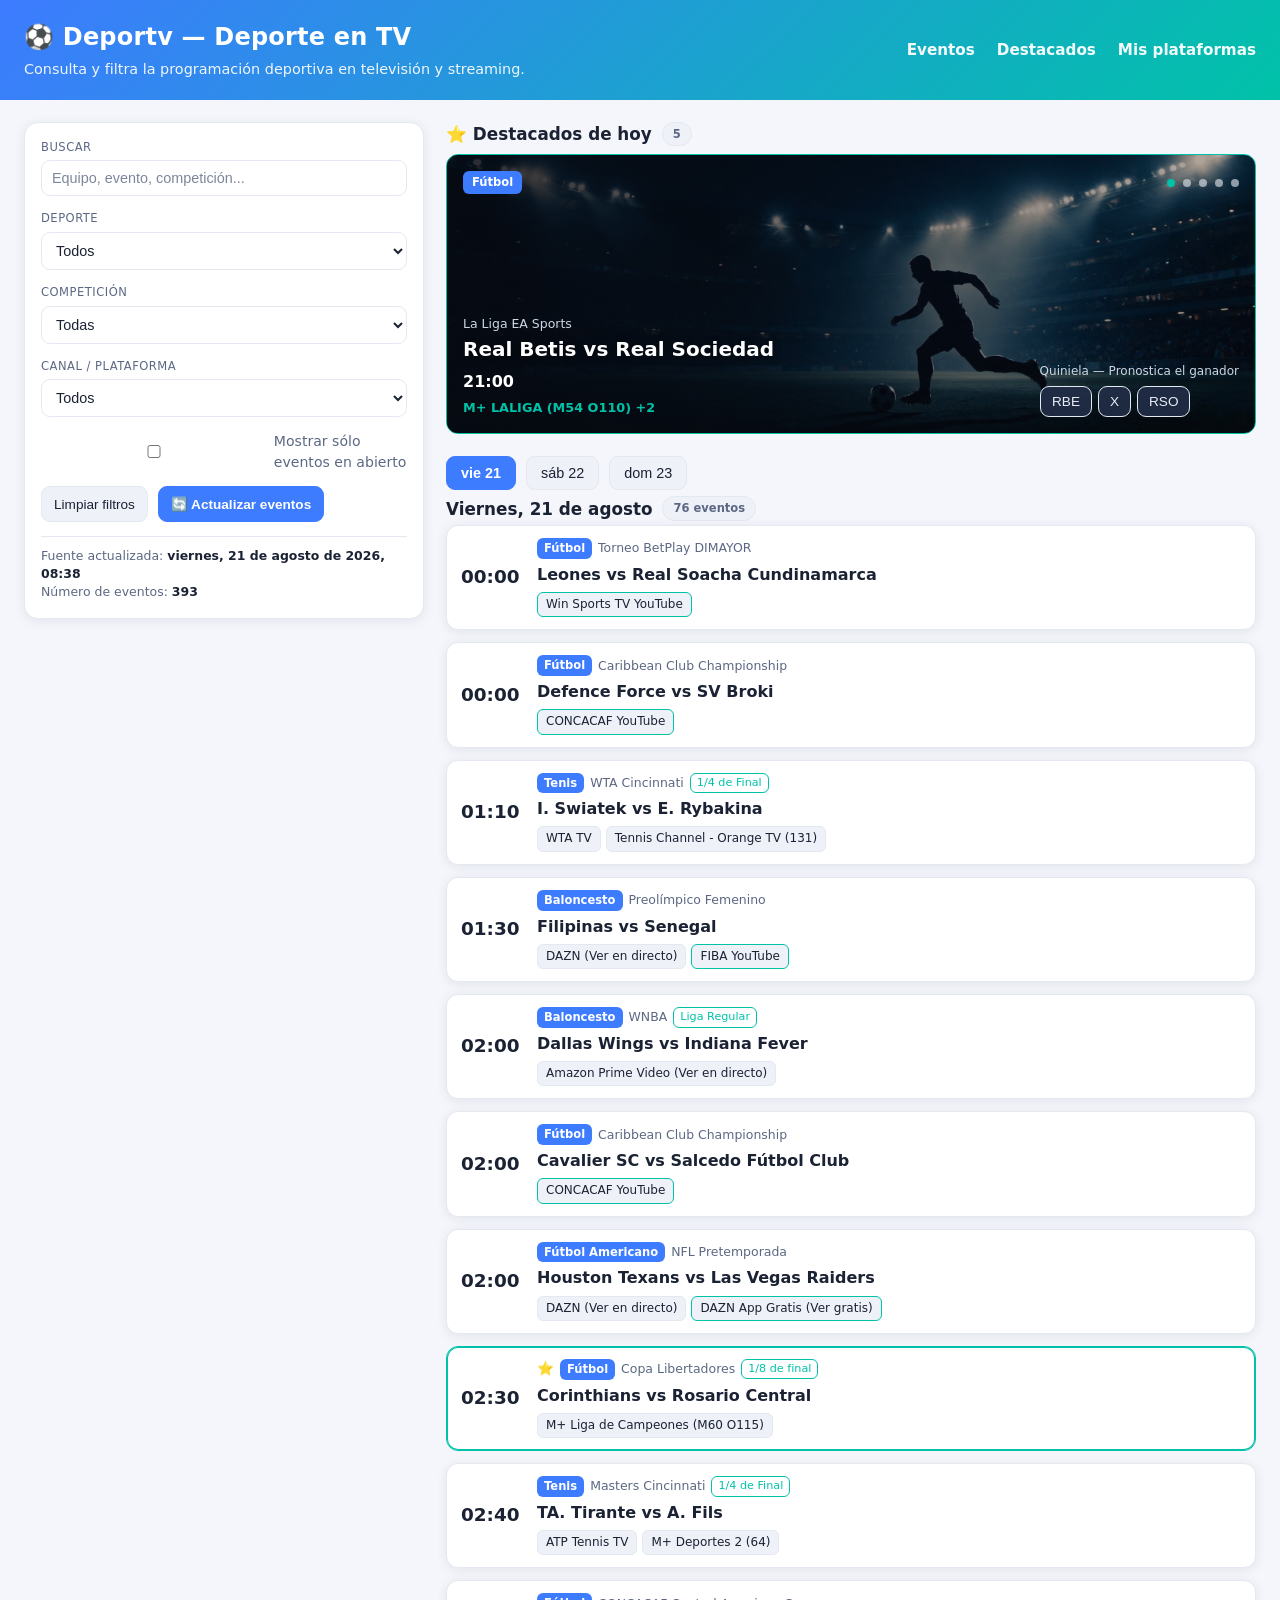
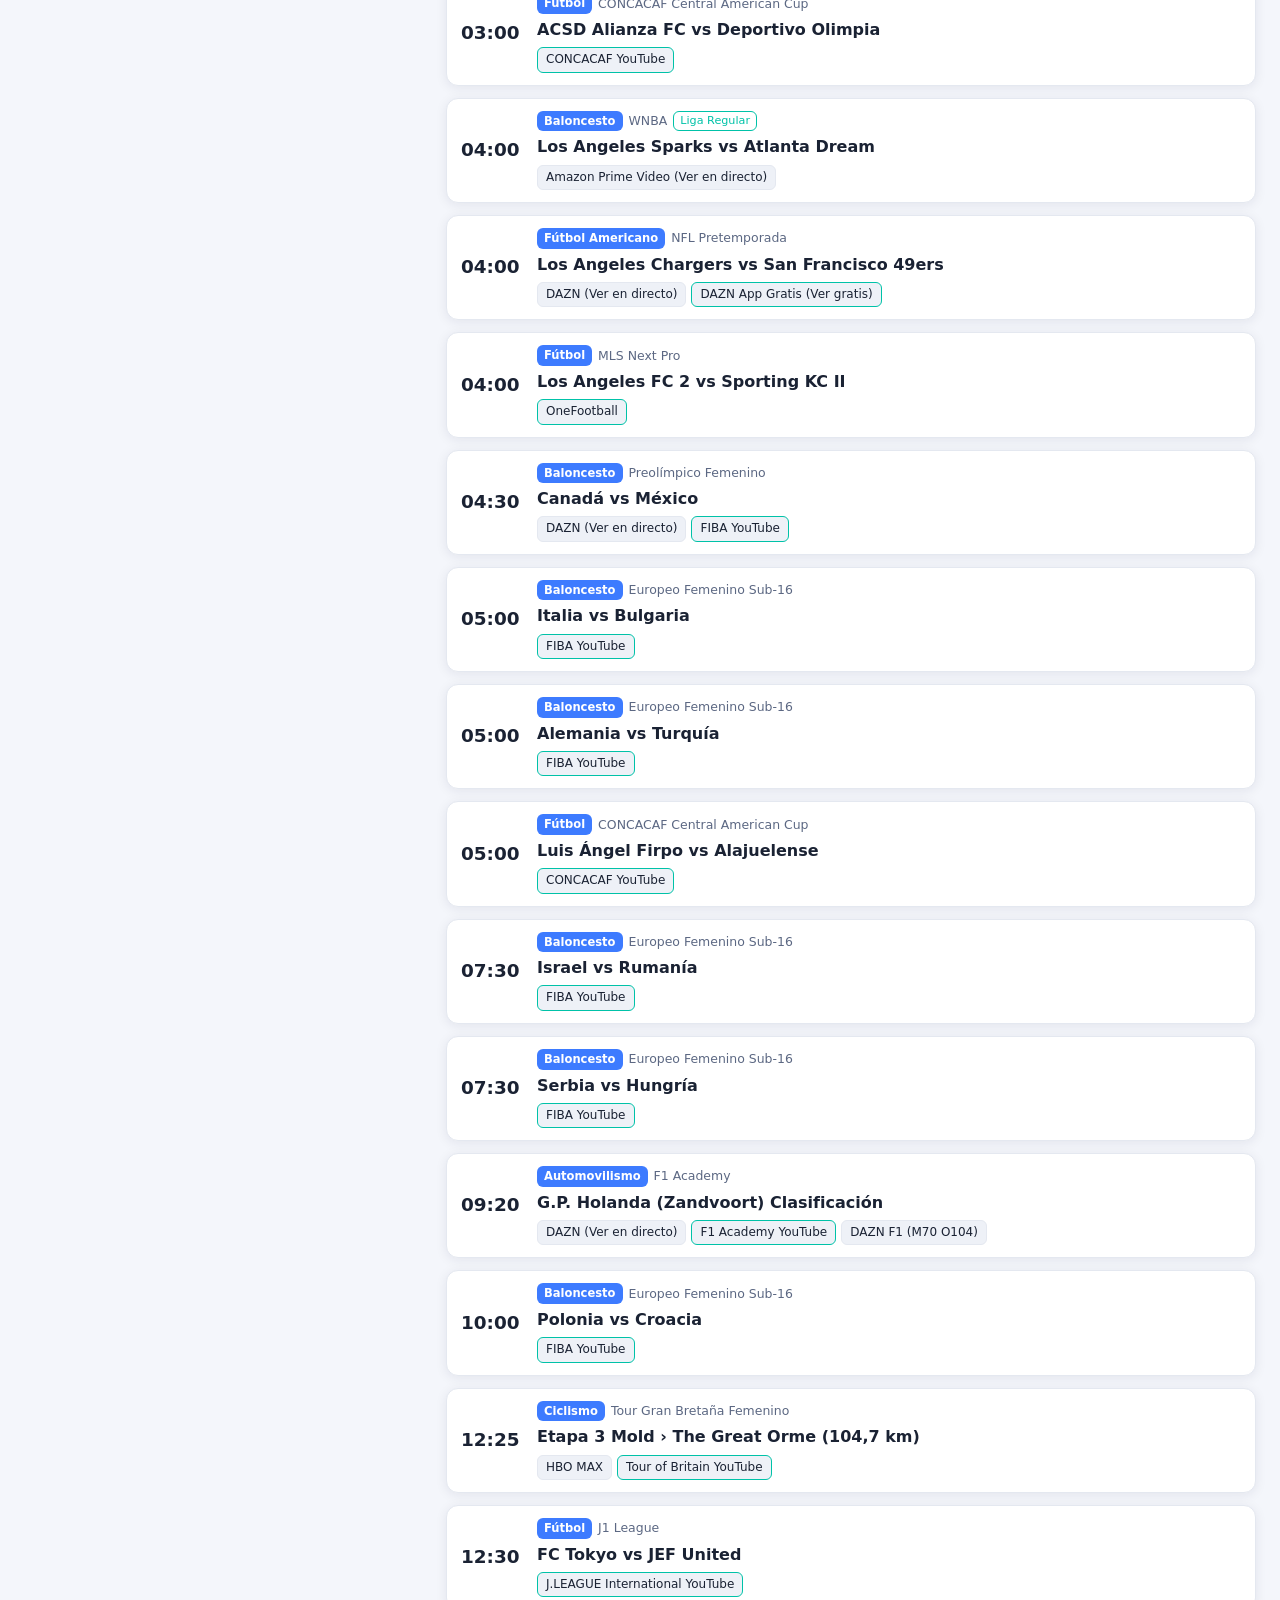
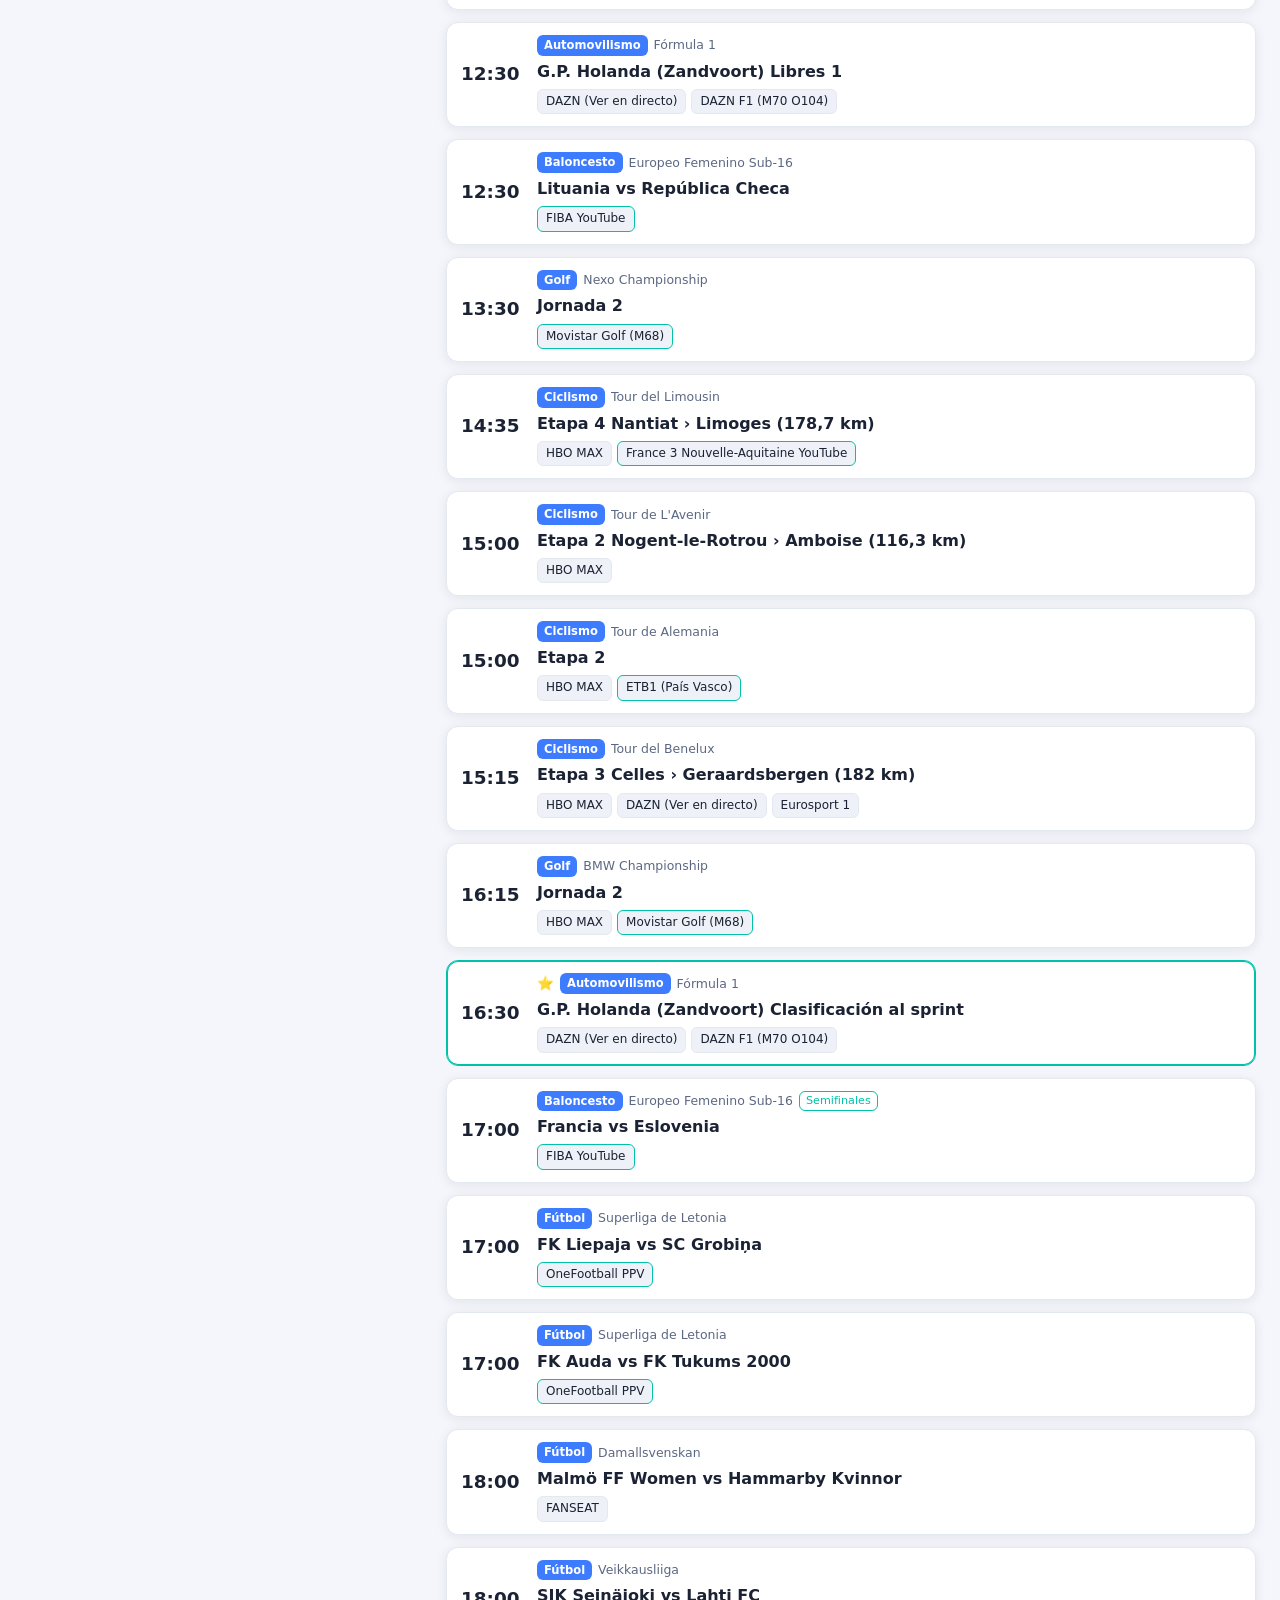
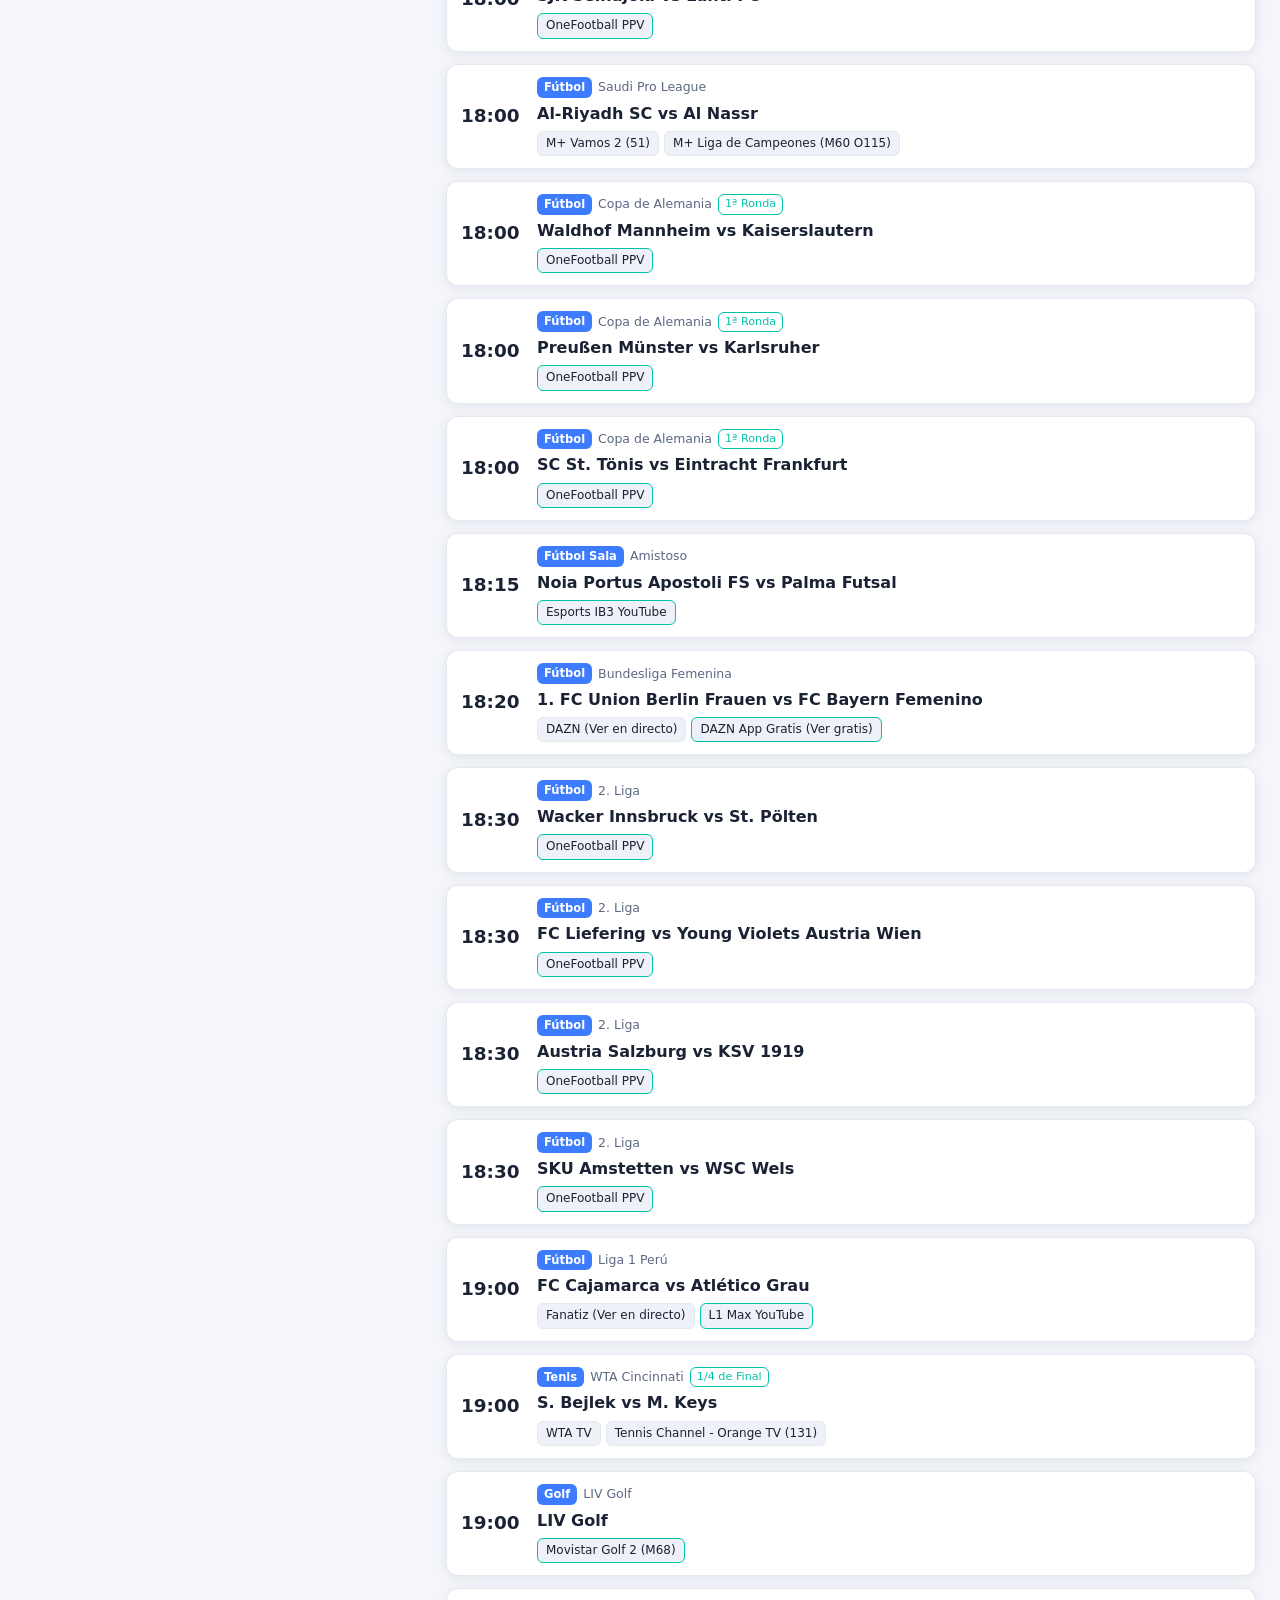
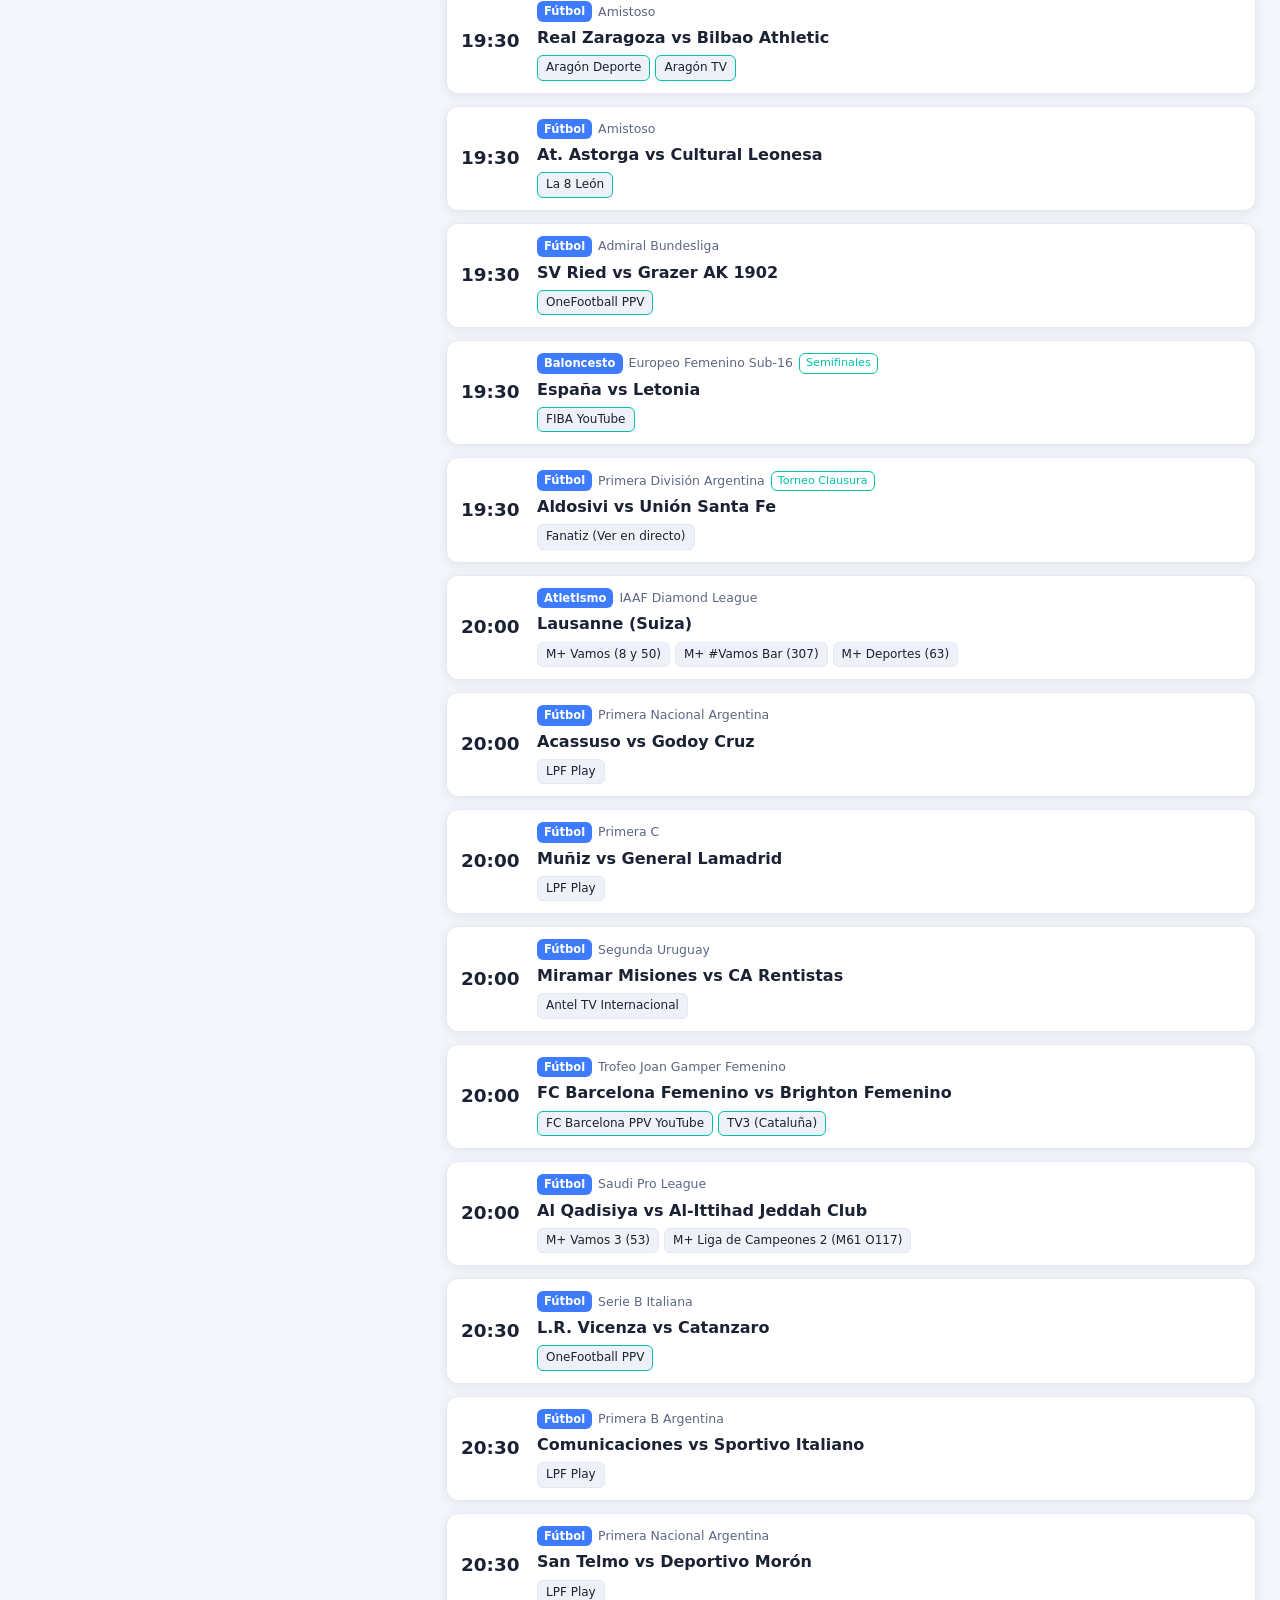
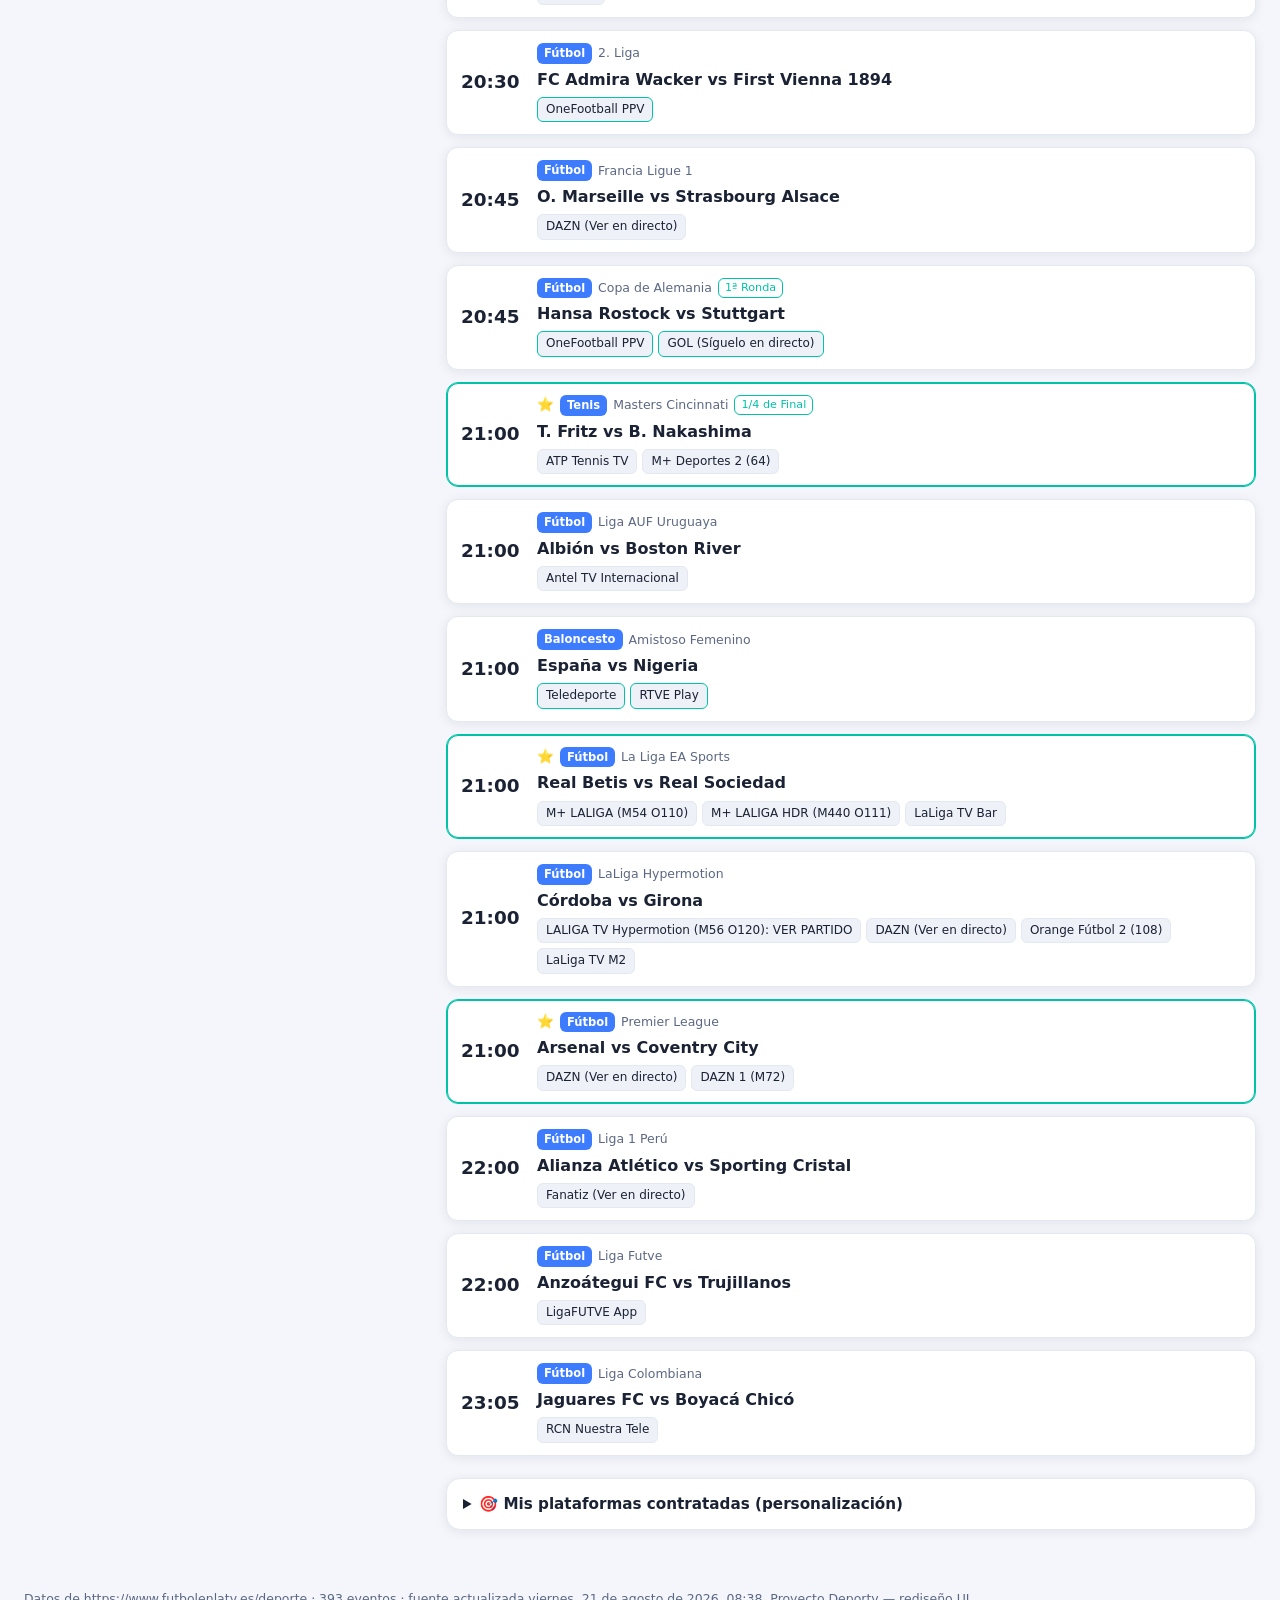
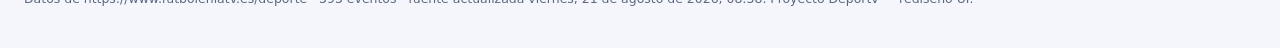
==== commit 26437e3d: "Corrección en las imágenes Destacados" ====
--- a/index-v2.html
+++ b/index-v2.html
@@ -3033,7 +3033,8 @@
   const deg = FONDOS_DEG[dep] || "linear-gradient(135deg,#1b2436,#2a344a)";
   const img = FONDOS_IMG[dep];
   // La foto va encima del degradado: si el archivo falta (404), queda el degradado.
-  return img ? `url("${img}"), ${deg}` : deg;
+  // Comillas simples: el style="..." usa dobles y no debe romperse.
+  return img ? `url('${img}'), ${deg}` : deg;
 }
 
 /* Configuración por defecto si competiciones.json no trae "config". */
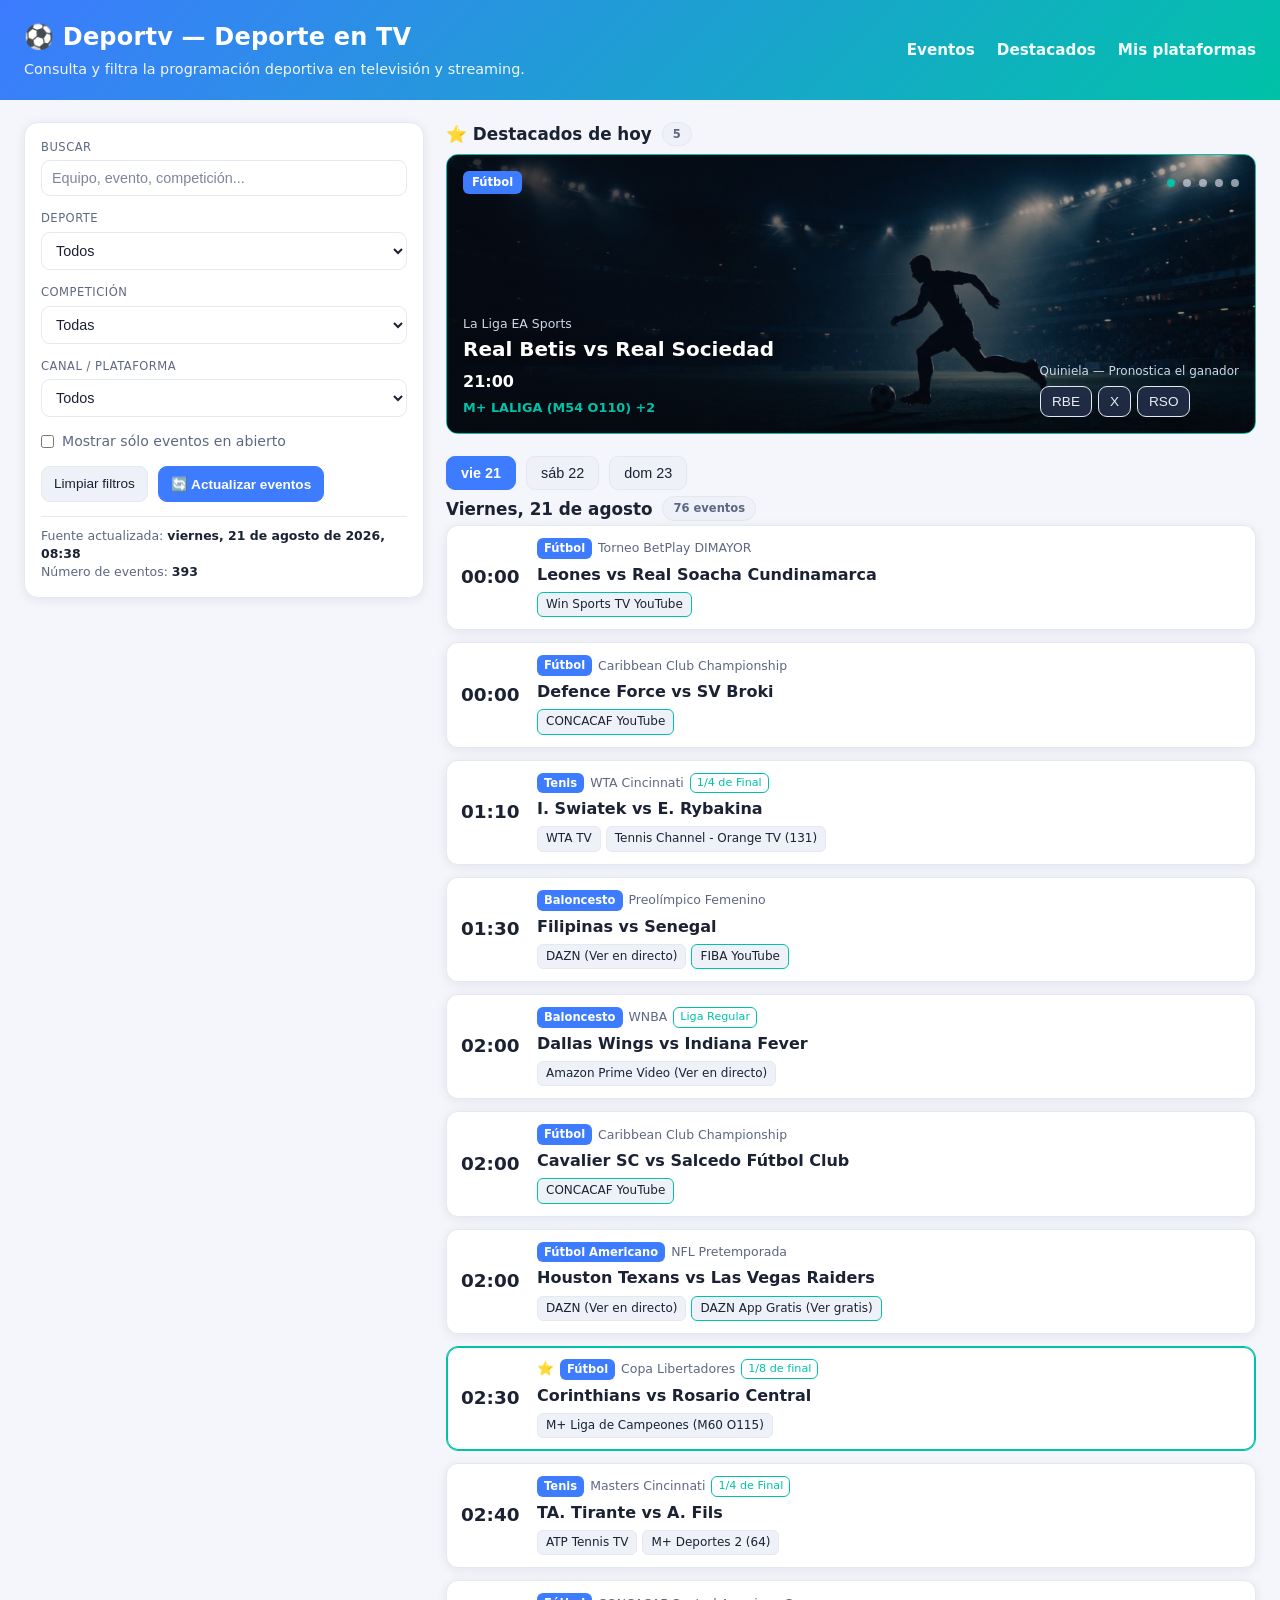
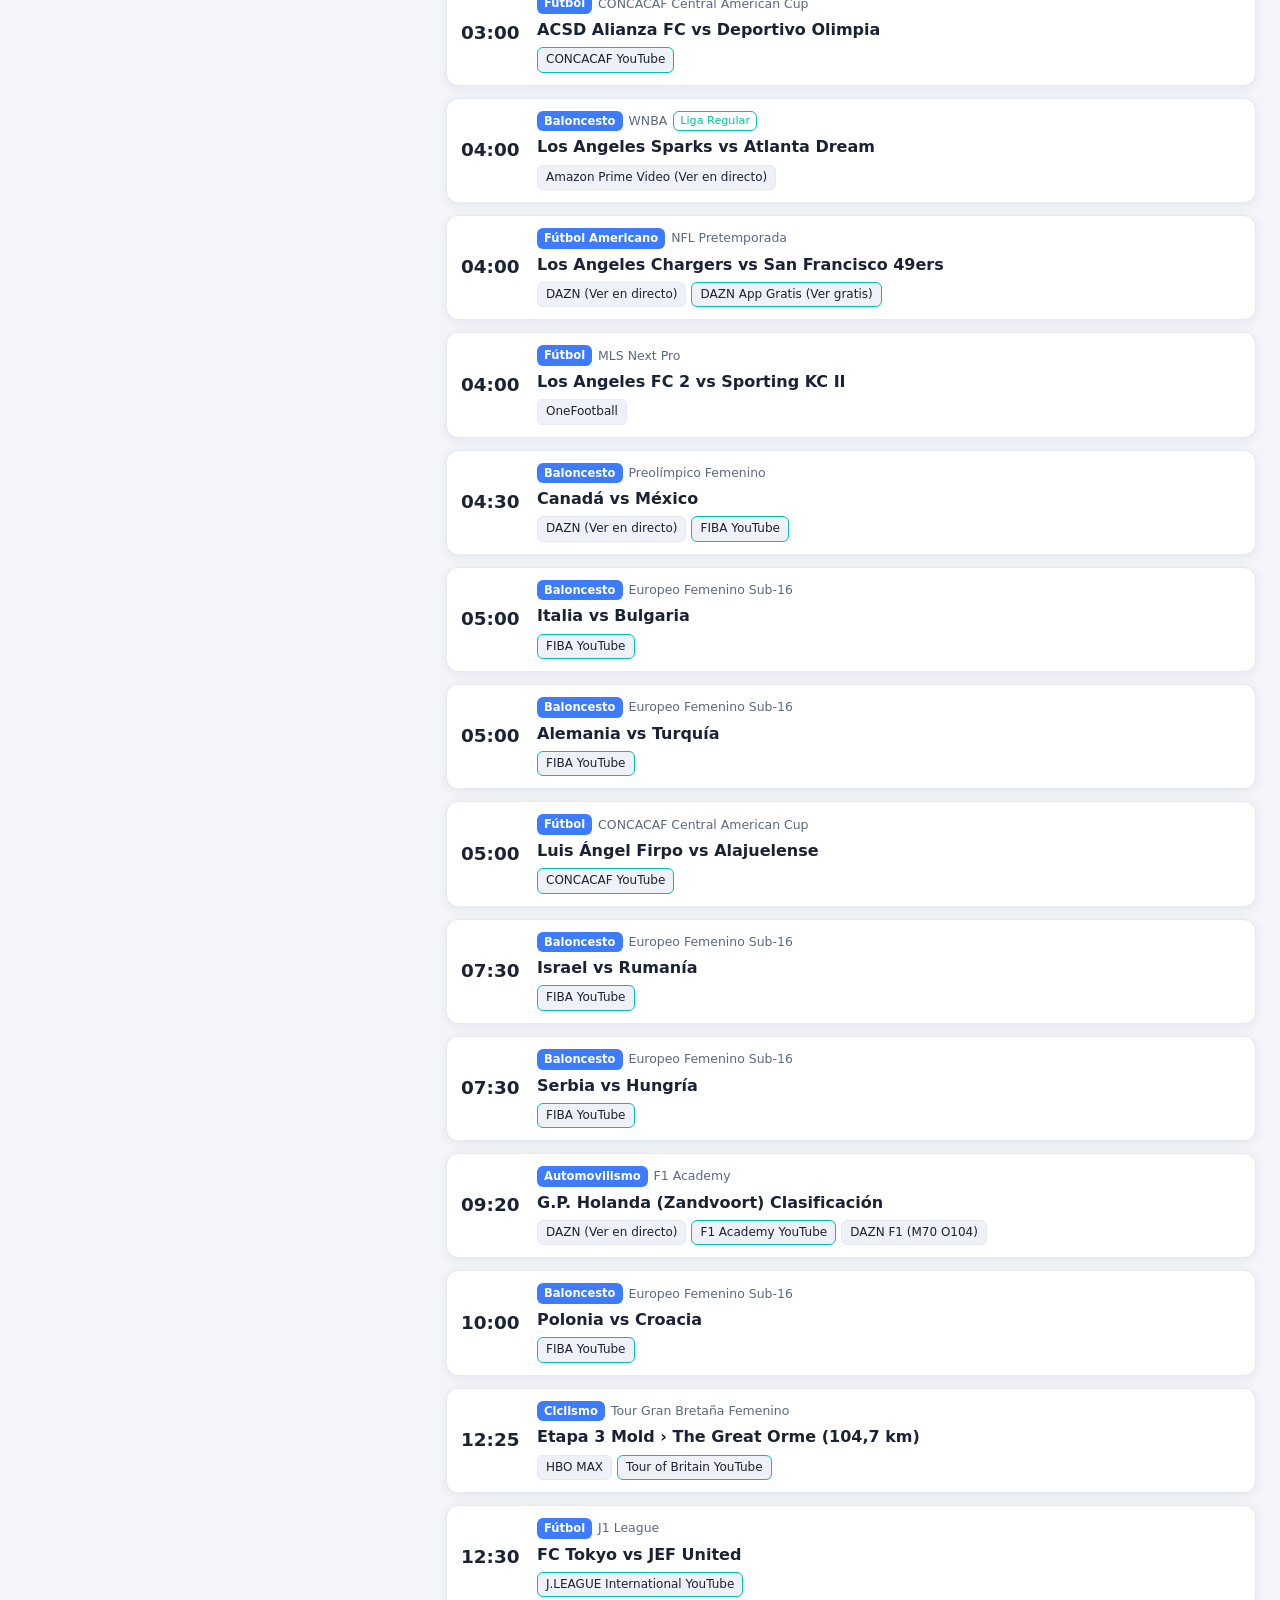
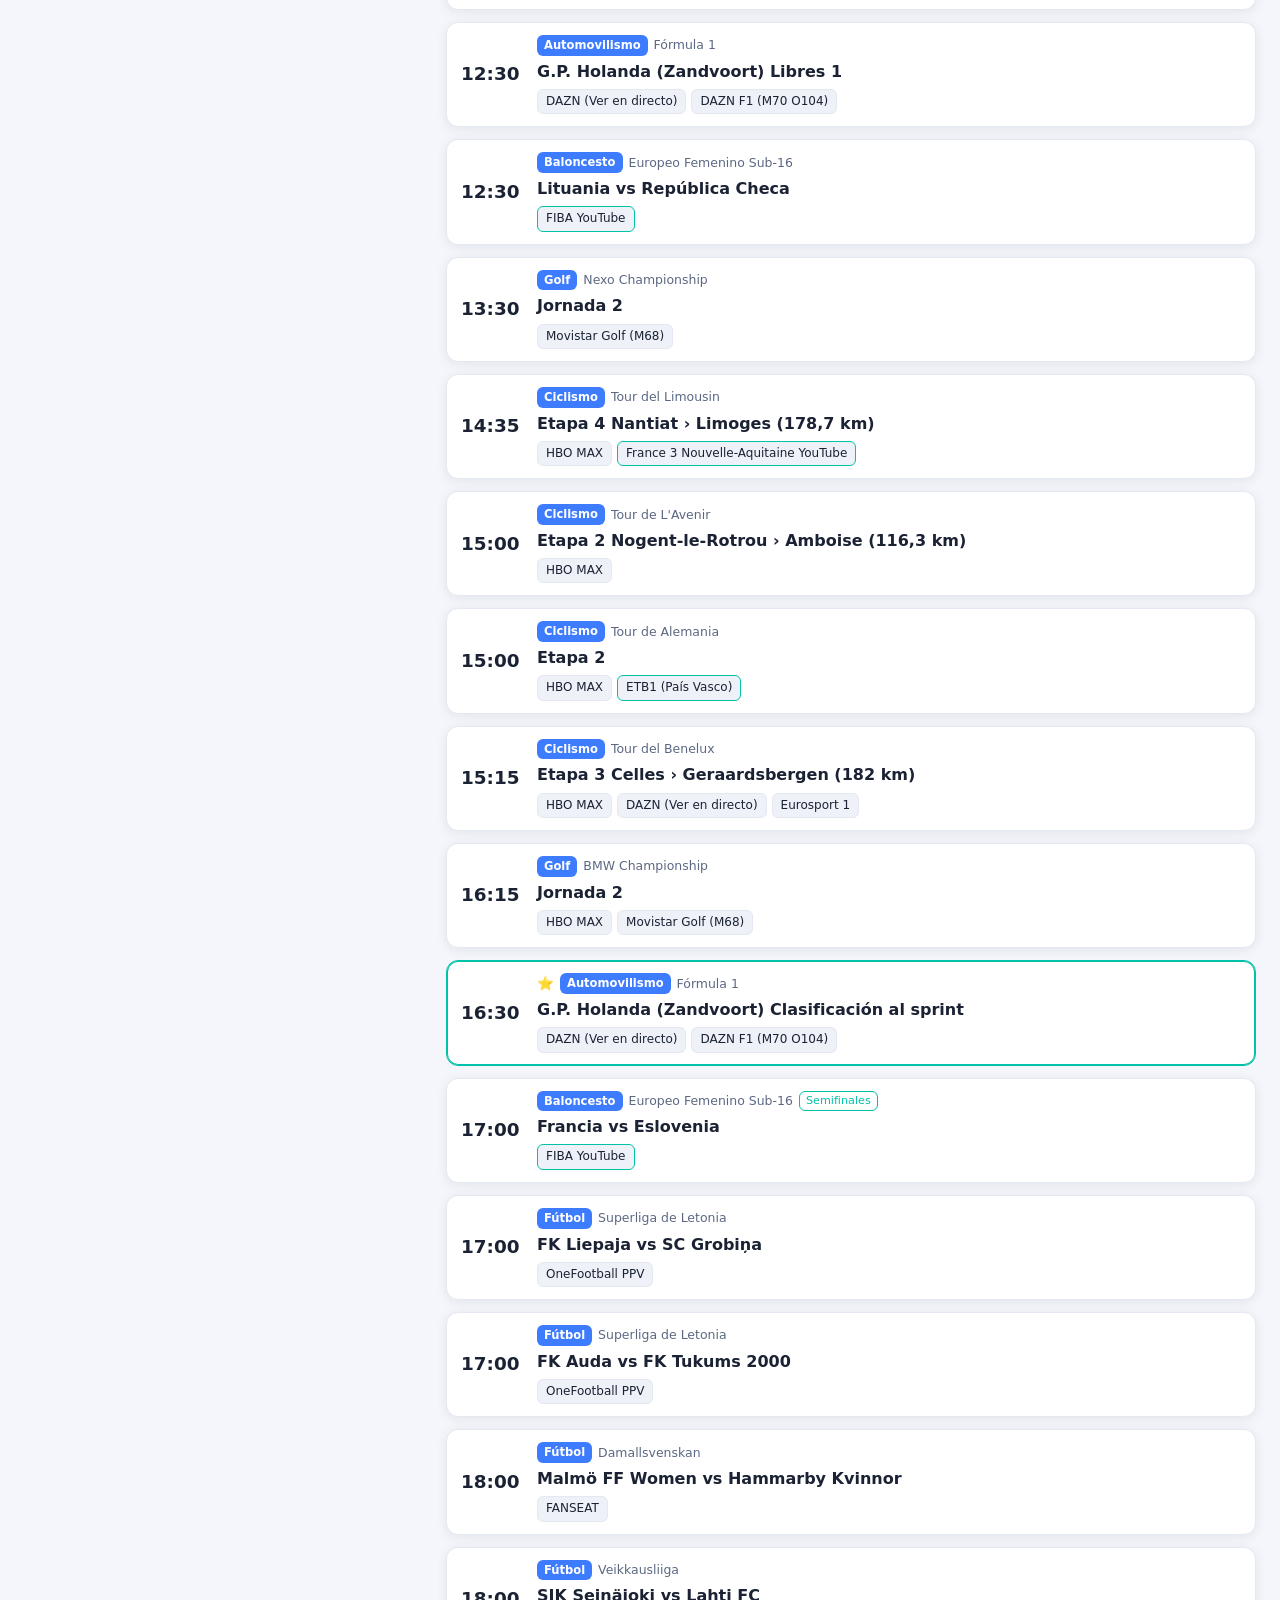
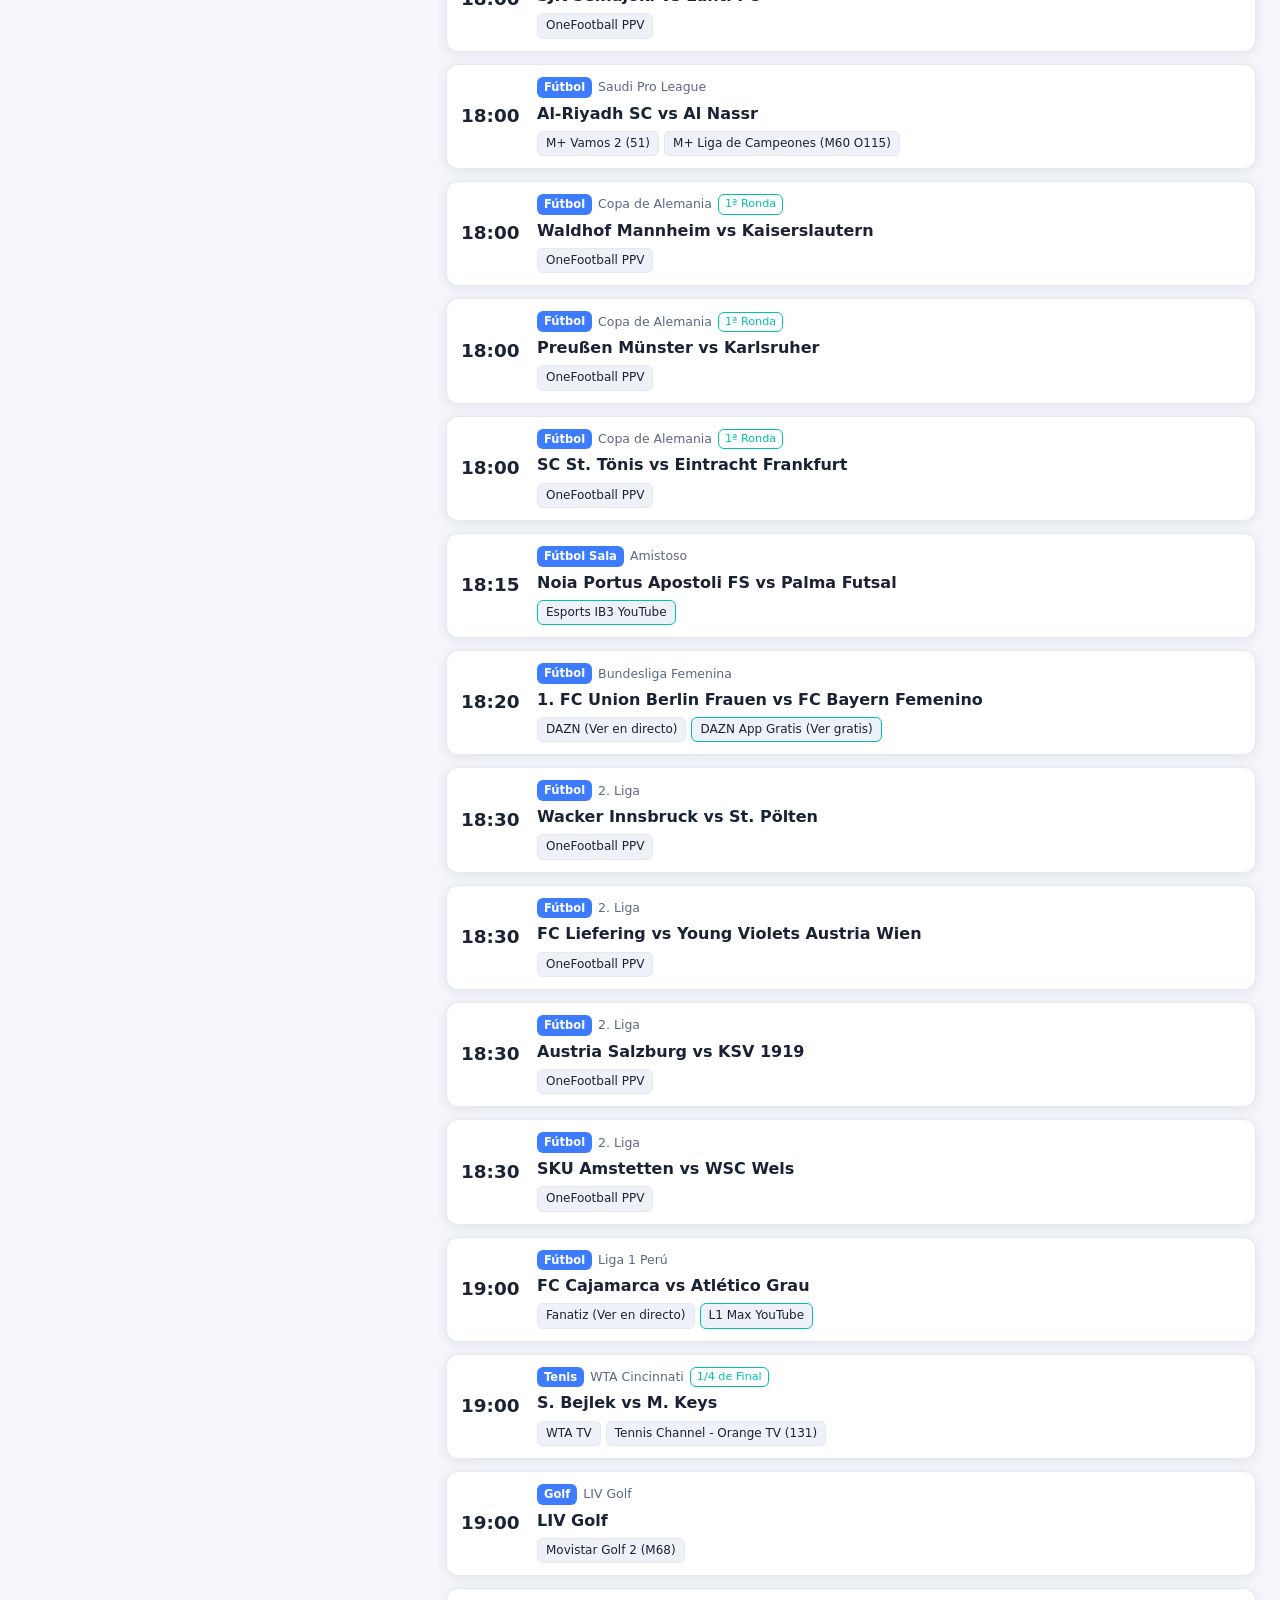
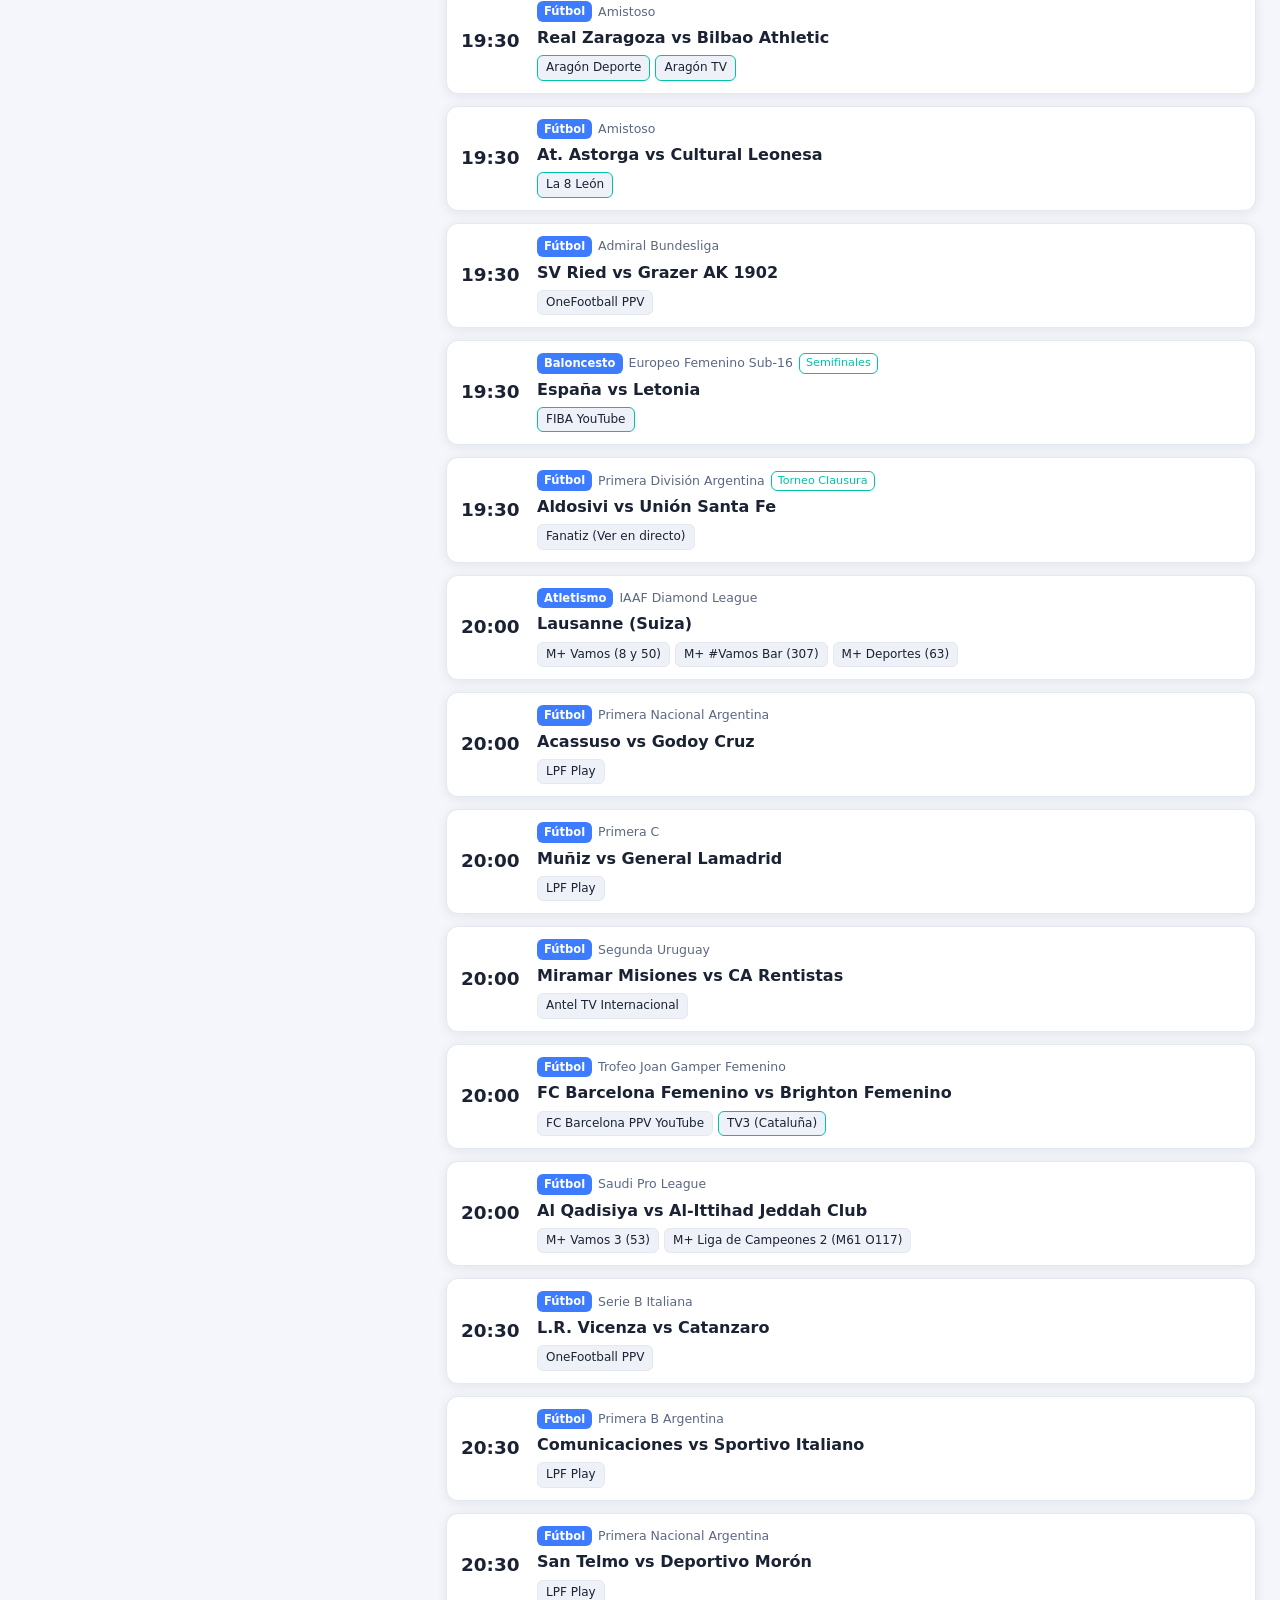
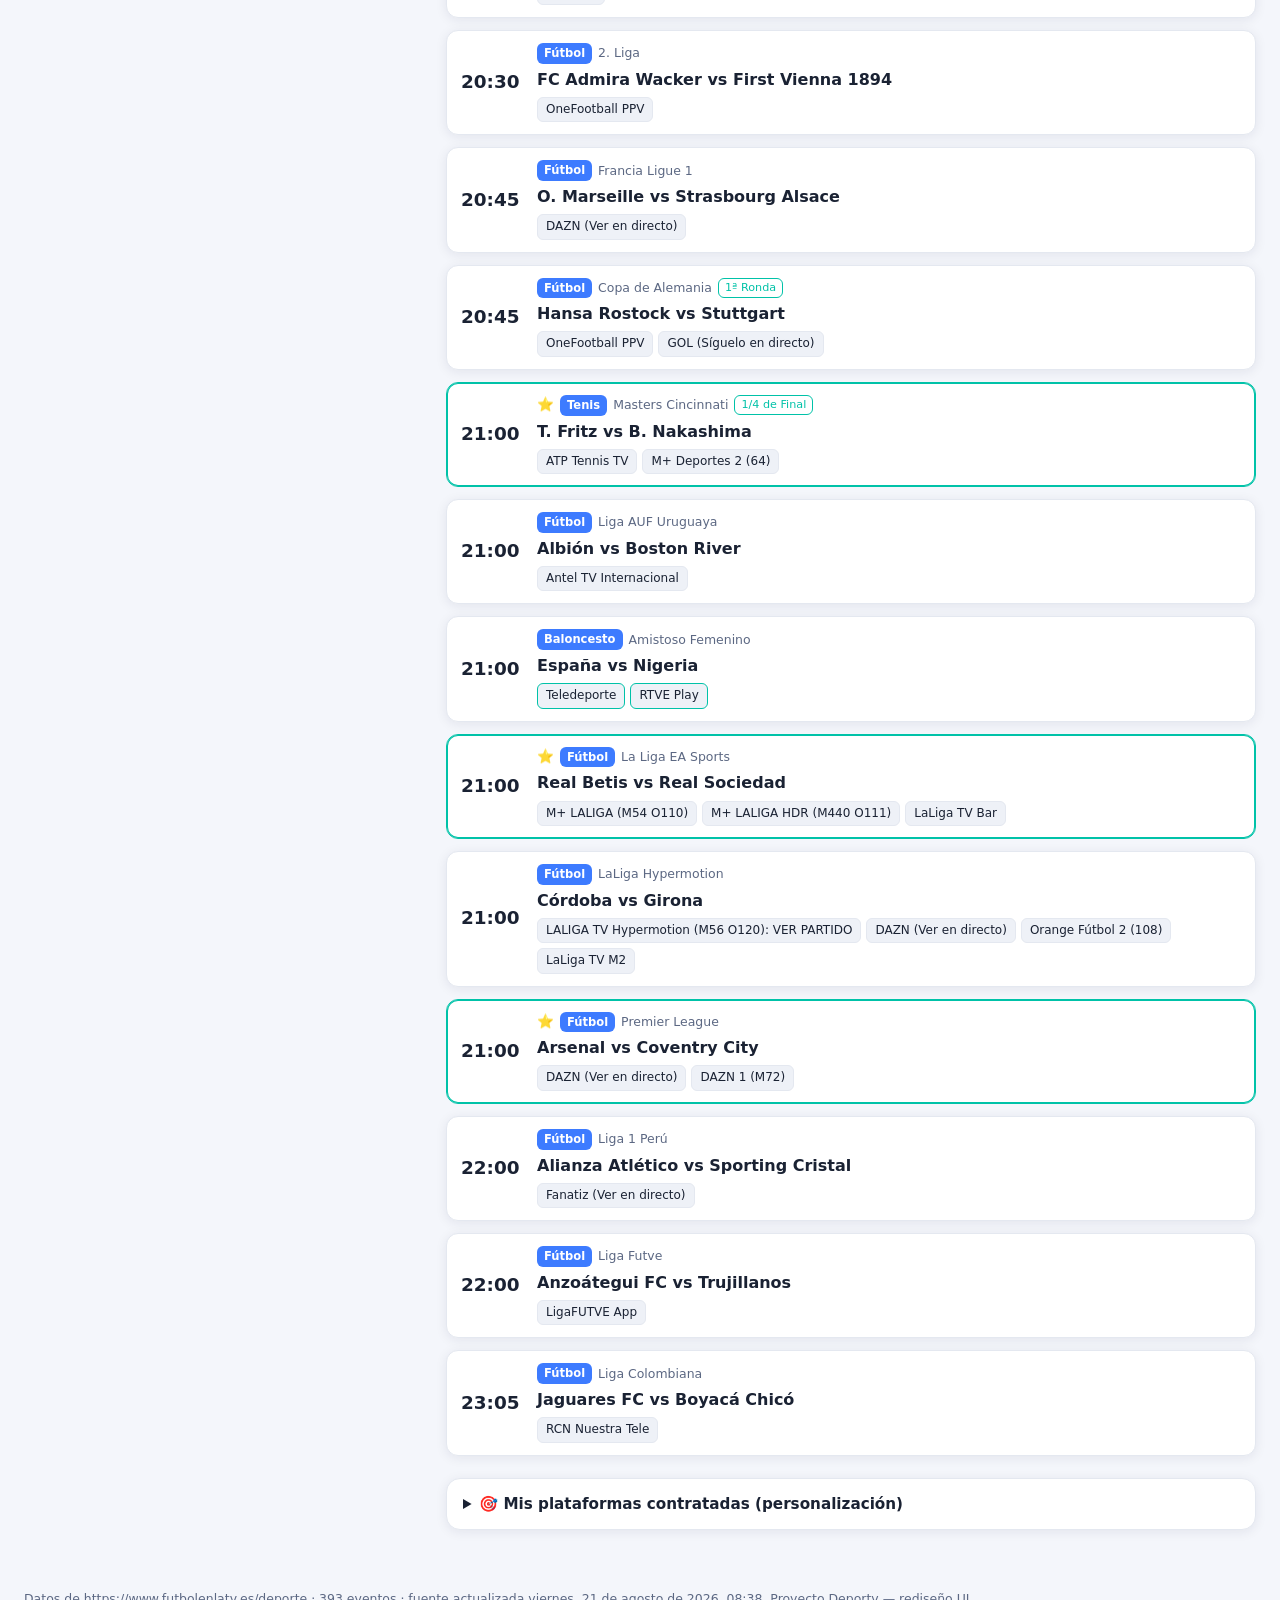
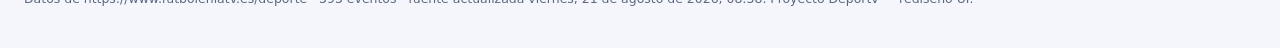
==== commit 23b8ec5b: "Actualización y mejora de bugs v2" ====
--- a/index-v2.html
+++ b/index-v2.html
@@ -47,7 +47,9 @@
     border-radius:9px;padding:9px 10px;font-size:.9rem;width:100%}
   input::placeholder{color:var(--muted);opacity:.8}
   input:focus,select:focus{outline:2px solid var(--accent);outline-offset:0}
-  .switch{display:flex;align-items:center;gap:8px;font-size:.88rem;color:var(--muted);cursor:pointer;user-select:none}
+  input[type="checkbox"]{width:auto;flex:0 0 auto;margin:0;accent-color:var(--accent)}
+  .switch{display:flex;align-items:center;justify-content:flex-start;gap:8px;
+    font-size:.88rem;color:var(--muted);cursor:pointer;user-select:none}
   .acciones{display:flex;gap:10px;flex-wrap:wrap}
   .btn{background:var(--chip);color:var(--txt);border:1px solid var(--line);border-radius:9px;
     padding:9px 12px;font-size:.85rem;cursor:pointer}
@@ -196,7 +198,7 @@
 
 <script>
 /* ===== Datos ===== */
-const DATA_EMBEBIDA  = /*__DATA__*/{
+const DATA_EMBEBIDA    = /*__DATA__*/{
   "meta": {
     "fuente": "https://www.futbolenlatv.es/deporte",
     "generado": "2026-08-21T09:56:39",
@@ -2736,7 +2738,7 @@
     }
   ]
 }/*__END__*/;
-const TIERS_EMBEBIDA = /*__TIERS__*/{
+const TIERS_EMBEBIDA   = /*__TIERS__*/{
   "meta": {
     "descripcion": "Tier list de competiciones y configuracion de puntuacion para 'Destacados de hoy'. Editable a mano.",
     "instrucciones": "tier: S/A/B/C/D. Edita libremente. 'por_revisar':true marca competiciones anadidas automaticamente que conviene revisar; puedes quitar esa marca cuando la valides.",
@@ -2984,18 +2986,56 @@
     }
   }
 }/*__ENDTIERS__*/;
-let DOC   = DATA_EMBEBIDA;
-let TIERS = TIERS_EMBEBIDA;
+const CANALES_EMBEBIDA = /*__CANALES__*/{
+  "meta": {
+    "descripcion": "Canales/plataformas emitidos EN ABIERTO (gratuitos). Editable a mano.",
+    "instrucciones": "La coincidencia es por texto contenido, sin acentos ni mayúsculas (p.ej. 'teledeporte' casa con 'Teledeporte'). Un canal cuenta como abierto si contiene alguna palabra de 'abiertos' Y no contiene ninguna de 'de_pago'. Añade o quita términos con libertad."
+  },
+  "abiertos": [
+    "teledeporte",
+    "rtve play",
+    "la 1",
+    "la 2",
+    "la 8",
+    "aragon",
+    "etb",
+    "tv3",
+    "à punt",
+    "a punt",
+    "canal sur",
+    "telemadrid",
+    "tvg",
+    "tv canaria",
+    "telecartagena",
+    "real madrid tv",
+    "dazn app gratis",
+    "ver gratis",
+    "gratis",
+    "youtube",
+    "twitch"
+  ],
+  "de_pago": [
+    "ppv",
+    "de pago",
+    "premium"
+  ]
+}/*__ENDCANALES__*/;
+let DOC     = DATA_EMBEBIDA;
+let TIERS   = TIERS_EMBEBIDA;
+let CANALES = CANALES_EMBEBIDA;
 
 const GH_USUARIO = "Josekuyt";
 const GH_REPO    = "Deportv";
 const GH_RAMA    = "main";
 
-/* Canales "en abierto" (gratuitos / TDT / free streaming). Editable. */
-const ABIERTO_KEYS = ["la 1","la 2","teledeporte","rtve","gol","youtube","twitch",
-  "gratis","en abierto","tv3","etb","à punt","a punt","aragón","aragon","canal sur",
-  "telemadrid","tvg","la 8","real madrid tv","barça","sevilla fc +","concacaf",
-  "fiba","onefootball"];
+/* Canales "en abierto": la lista vive en canales-abierto.json (editable).
+   Respaldo por defecto si el fichero no está disponible. */
+const CANALES_DEFECTO = {
+  abiertos:["teledeporte","rtve play","la 1","la 2","la 8","aragon","etb","tv3",
+    "à punt","a punt","canal sur","telemadrid","tvg","tv canaria","telecartagena",
+    "real madrid tv","dazn app gratis","ver gratis","gratis","youtube","twitch"],
+  de_pago:["ppv","de pago","premium"],
+};
 
 /* Fondos por deporte para el hero. Si el archivo existe en /assets se usa la
    foto; si no, cae automáticamente al degradado (no se rompe). */
@@ -3246,7 +3286,12 @@
   const m=DOC.meta||{};
   $("#metaSrc").innerHTML=`Fuente actualizada: <b>${fmtSello(m.generado)}</b><br>Número de eventos: <b>${(DOC.eventos||[]).length}</b>`;
 }
-function canalAbierto(c){ const n=norm(c); return ABIERTO_KEYS.some(k=>n.includes(norm(k))); }
+function canalAbierto(c){
+  const n=norm(c);
+  const src=(CANALES&&CANALES.abiertos&&CANALES.abiertos.length)?CANALES:CANALES_DEFECTO;
+  if((src.de_pago||[]).some(k=>n.includes(norm(k)))) return false;   // PPV/premium anula
+  return (src.abiertos||[]).some(k=>n.includes(norm(k)));
+}
 function eventoAbierto(e){ return (e.canales||[]).some(canalAbierto); }
 function pasaFiltros(e){
   const q=norm($("#q").value), dep=$("#fDep").value, comp=$("#fComp").value, canal=$("#fCanal").value;
@@ -3320,9 +3365,11 @@
   }catch(e){} } return null; }
 async function cargarDatos(){
   let ok=false;
-  const [datos,tiers]=await Promise.all([fetchJSON("events.json"),fetchJSON("competiciones.json")]);
+  const [datos,tiers,canales]=await Promise.all([
+    fetchJSON("events.json"), fetchJSON("competiciones.json"), fetchJSON("canales-abierto.json")]);
   if(datos&&datos.eventos&&datos.eventos.length){ DOC=datos; ok=true; }
   if(tiers&&tiers.competiciones){ TIERS=tiers; }
+  if(canales&&canales.abiertos){ CANALES=canales; }
   return ok;
 }
 
